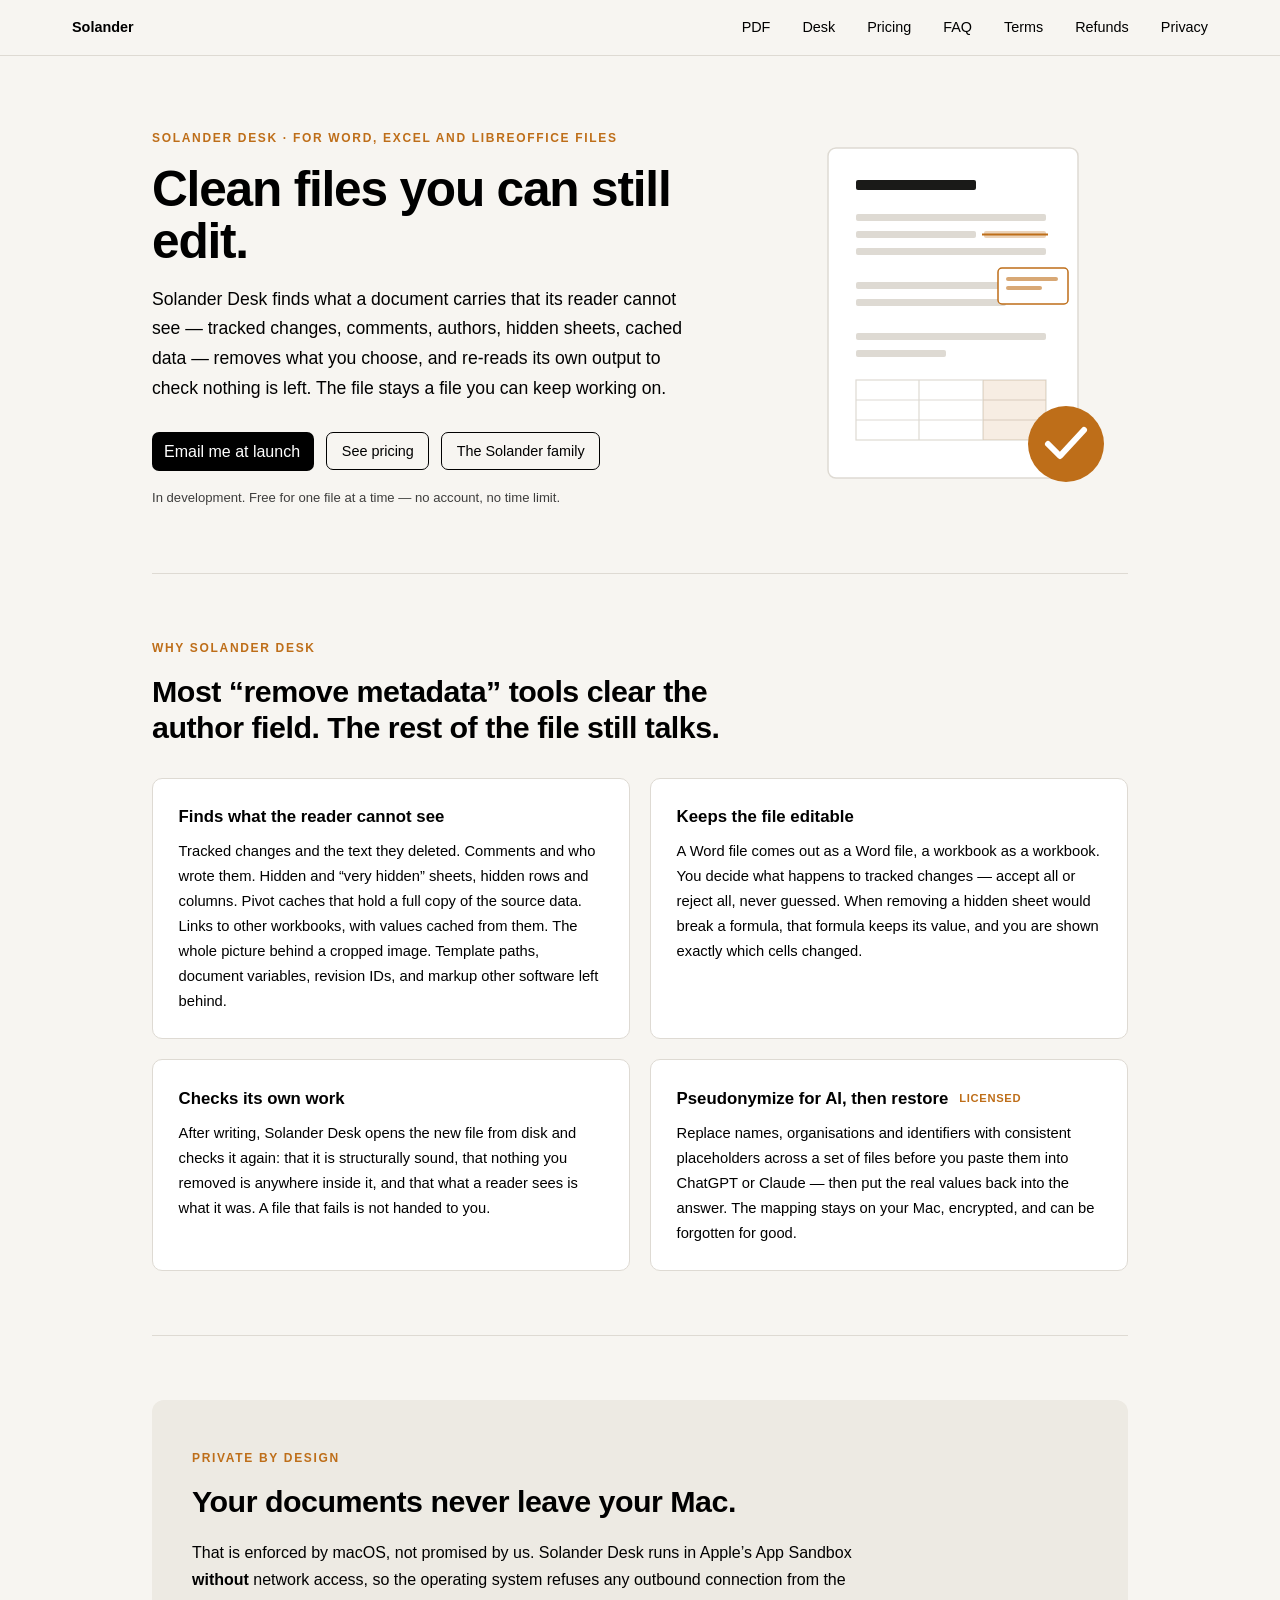
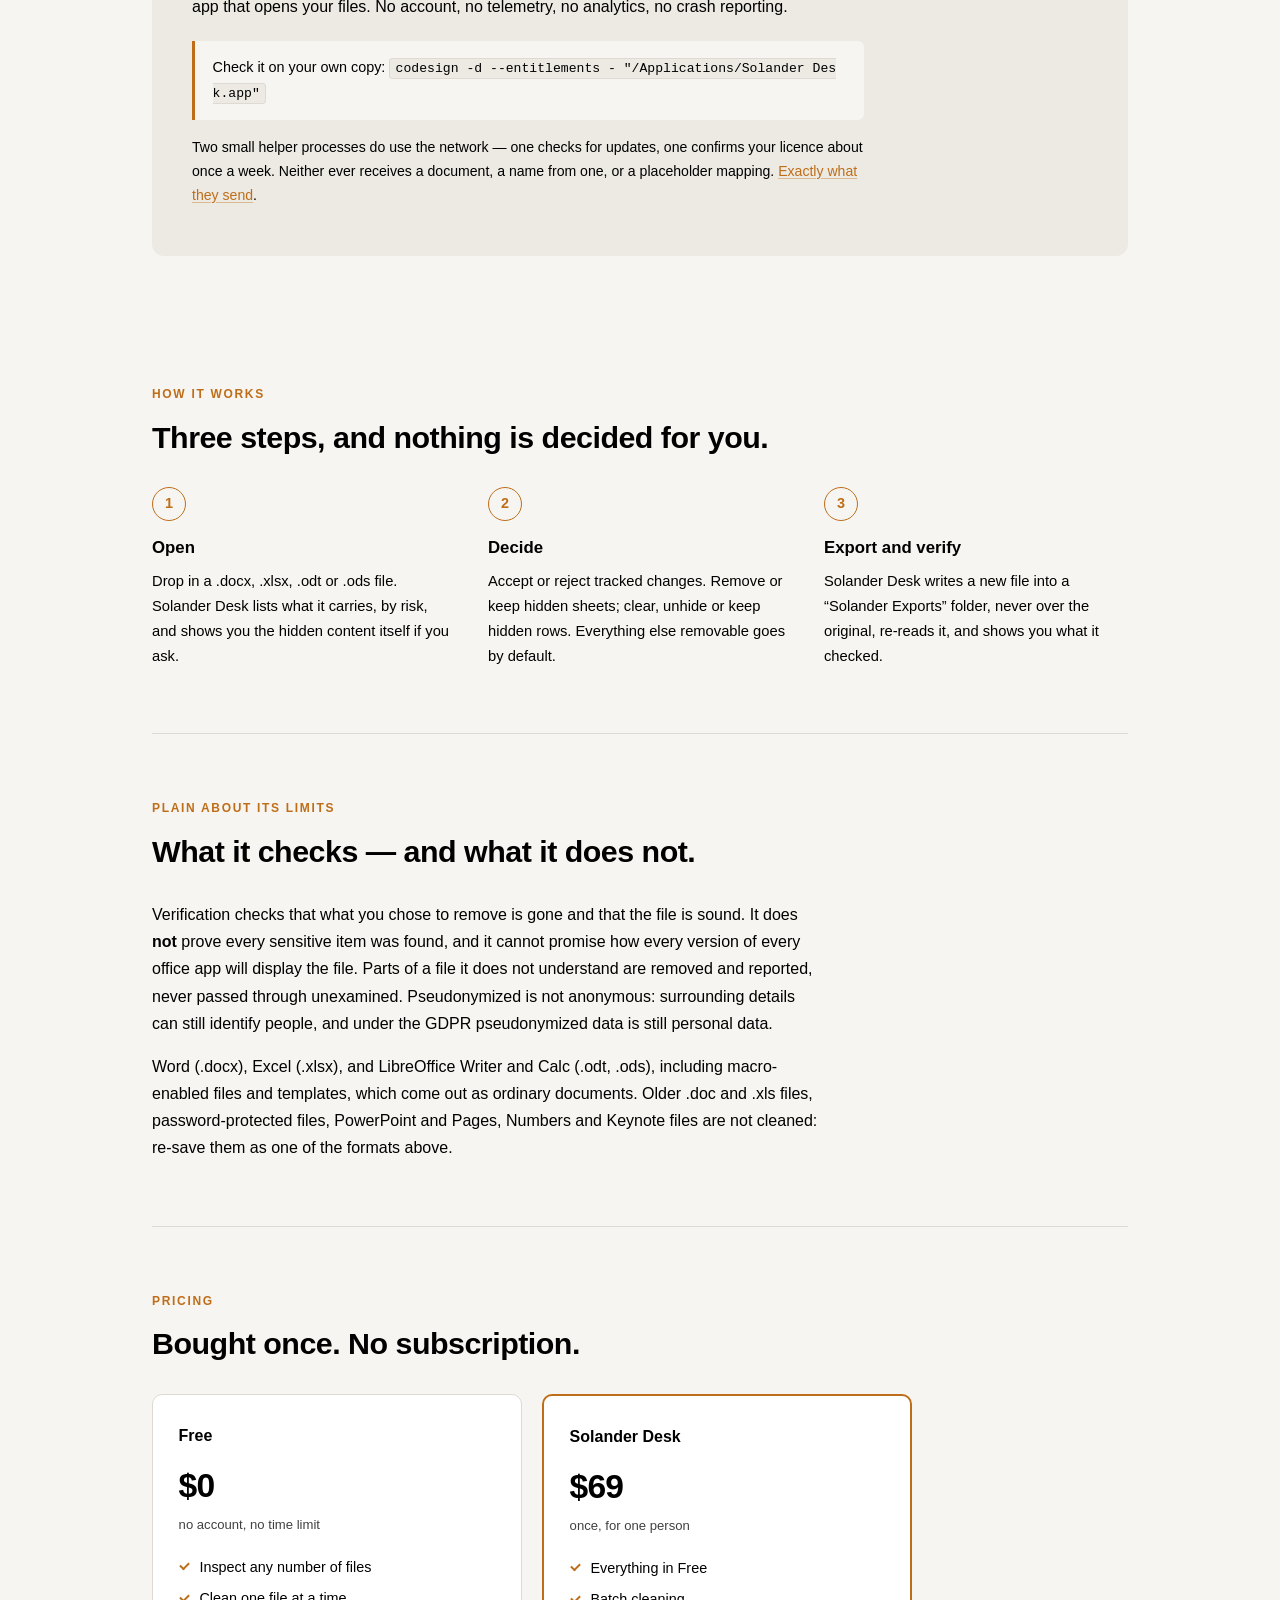
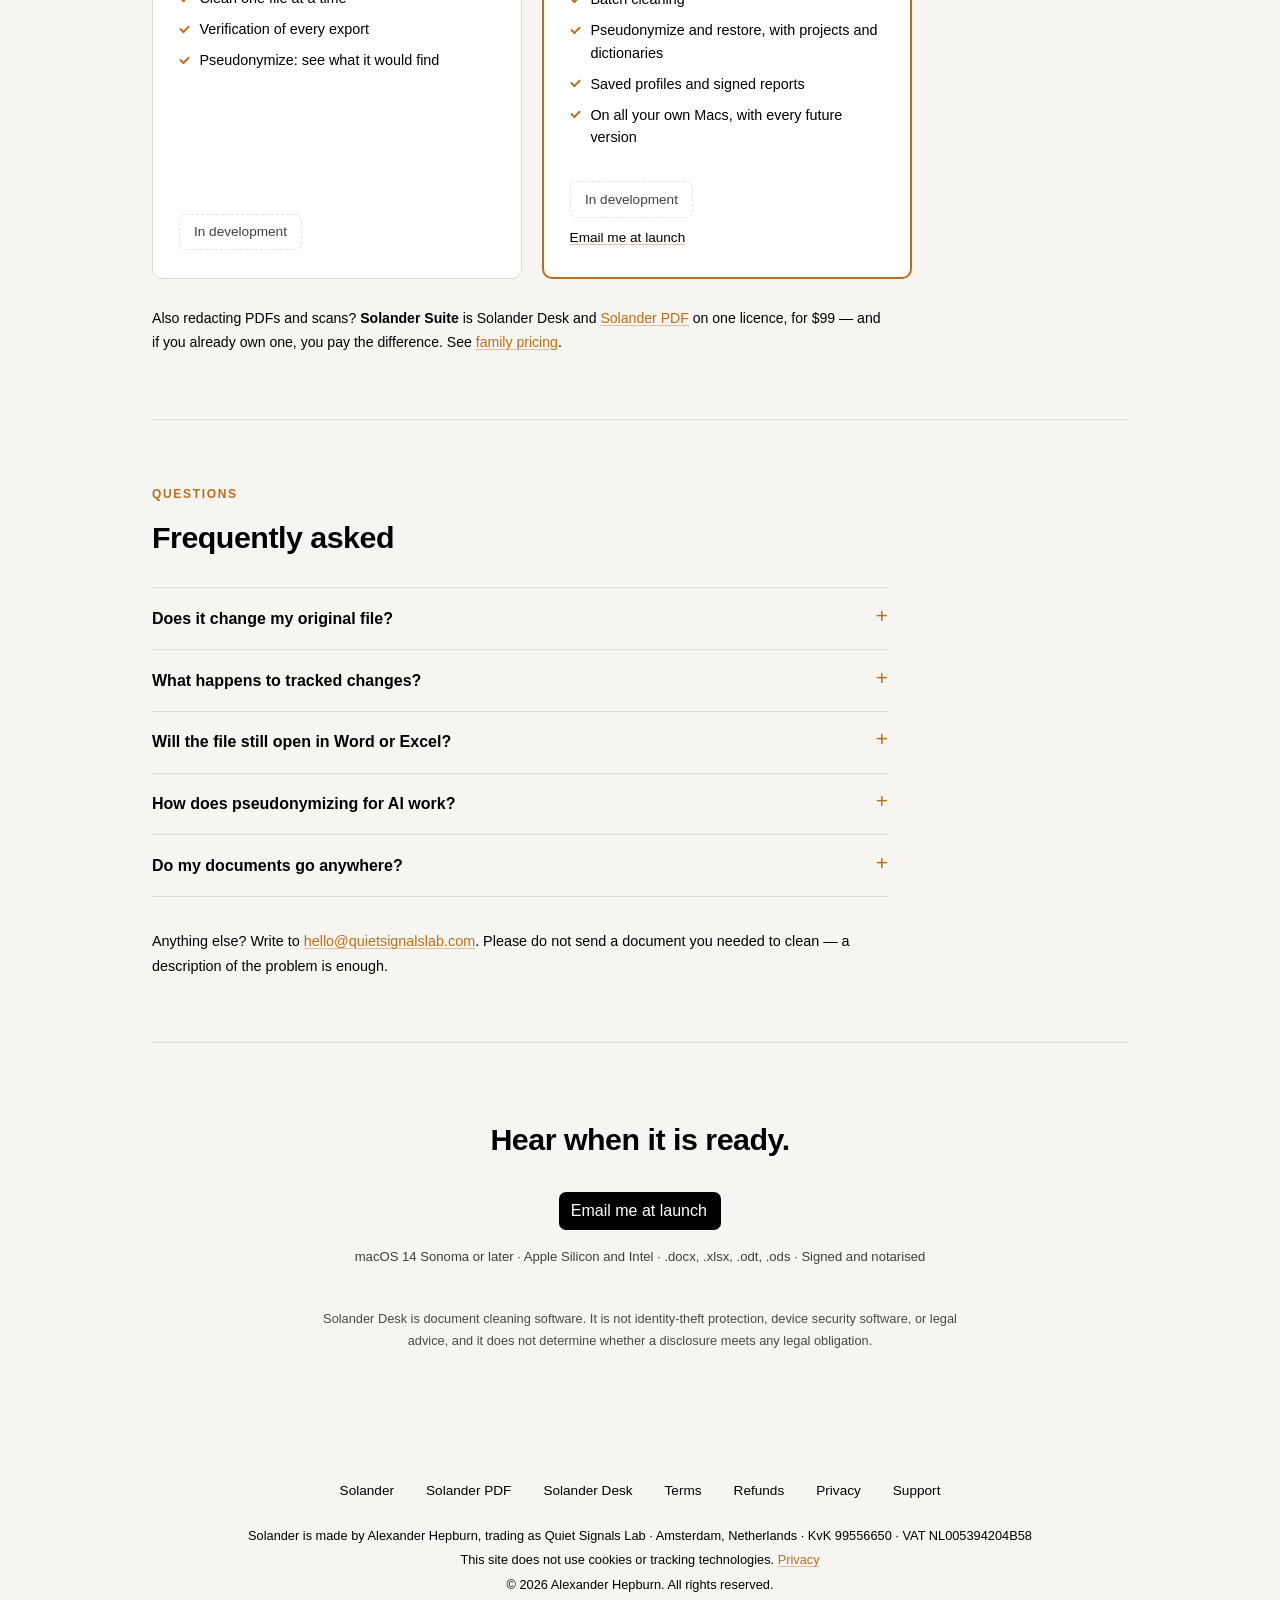
==== desk/index.html @ f5a5cd76 "The Solander family: a landing page, a page per app, and the Suite The site becomes the home of the " ====
<!DOCTYPE html>
<html lang="en">
<head>
    <meta charset="UTF-8">
    <meta name="viewport" content="width=device-width, initial-scale=1.0">
    <meta name="description" content="Solander Desk finds what Word, Excel and LibreOffice files carry that their readers cannot see — tracked changes, comments, authors, hidden sheets, cached data — removes what you choose, keeps the file editable, and checks its own work. On your Mac.">
    <meta name="author" content="Quiet Signals Lab">
    <title>Solander Desk — clean Word, Excel and LibreOffice files, and keep them editable</title>

    <link rel="icon" type="image/svg+xml" href="/assets/favicon.svg">
    <link rel="stylesheet" href="/styles.css">
    <link rel="stylesheet" href="/product.css">
</head>
<body>

<header>
  <nav>
    <a href="/" class="nav-brand">Solander</a>
    <ul class="nav-links">
      <li><a href="/pdf/">PDF</a></li>
      <li><a href="/desk/">Desk</a></li>
      <li><a href="/#pricing">Pricing</a></li>
      <li><a href="/#faq">FAQ</a></li>
      <li><a href="/terms.html">Terms</a></li>
      <li><a href="/refunds.html">Refunds</a></li>
      <li><a href="/privacy.html">Privacy</a></li>
    </ul>
  </nav>
</header>

<main class="sl">

    <!-- Hero -->
    <section class="sl-hero">
        <div>
            <p class="sl-eyebrow">Solander Desk &middot; For Word, Excel and LibreOffice files</p>
            <h1>Clean files you can still edit.</h1>
            <p class="sl-lede">Solander Desk finds what a document carries that its reader cannot see &mdash; tracked changes, comments, authors, hidden sheets, cached data &mdash; removes what you choose, and re-reads its own output to check nothing is left. The file stays a file you can keep working on.</p>
            <div class="sl-cta">
                <!-- AT LAUNCH: once the first release is published, replace the mailto below with
                       <a href="https://github.com/Quiet-Signals-Lab/solander-desk/releases/latest" class="appstore-badge">Download free for macOS</a>
                     There are two Download markers on this page (hero and closing section). -->
                <a href="mailto:hello@quietsignalslab.com?subject=Solander%20Desk%20%E2%80%94%20tell%20me%20when%20it%20launches" class="appstore-badge">Email me at launch</a>
                <a href="#pricing" class="sl-btn-quiet">See pricing</a>
                <a href="/" class="sl-btn-quiet">The Solander family</a>
            </div>
            <p class="sl-fine">In development. Free for one file at a time &mdash; no account, no time limit.</p>
        </div>

        <!-- A draft with a deletion struck through, a comment and a hidden sheet tab, and the
             check. Drawn, not a screenshot, so it cannot misrepresent the interface. -->
        <div class="sl-hero-art" aria-hidden="true">
            <svg viewBox="0 0 330 380" xmlns="http://www.w3.org/2000/svg">
                <rect x="30" y="20" width="250" height="330" rx="8" fill="#fff" stroke="#dedad3" stroke-width="1.5"/>
                <rect x="58" y="52" width="120" height="10" rx="2" fill="#1a1a18"/>
                <g fill="#dedad3">
                    <rect x="58" y="86" width="190" height="7" rx="2"/>
                    <rect x="58" y="103" width="120" height="7" rx="2"/>
                    <rect x="58" y="120" width="190" height="7" rx="2"/>
                    <rect x="58" y="154" width="190" height="7" rx="2"/>
                    <rect x="58" y="171" width="150" height="7" rx="2"/>
                    <rect x="58" y="205" width="190" height="7" rx="2"/>
                    <rect x="58" y="222" width="90" height="7" rx="2"/>
                </g>
                <!-- A tracked deletion, struck through -->
                <rect x="186" y="103" width="62" height="7" rx="2" fill="#be6e19" opacity="0.3"/>
                <line x1="184" y1="106.5" x2="250" y2="106.5" stroke="#be6e19" stroke-width="2"/>
                <!-- A comment in the margin -->
                <rect x="200" y="140" width="70" height="36" rx="4" fill="#fff" stroke="#be6e19" stroke-width="1.5"/>
                <rect x="208" y="149" width="52" height="4" rx="2" fill="#be6e19" opacity="0.6"/>
                <rect x="208" y="158" width="36" height="4" rx="2" fill="#be6e19" opacity="0.6"/>
                <!-- A table with a hidden column -->
                <g stroke="#dedad3" stroke-width="1.2" fill="none">
                    <rect x="58" y="252" width="190" height="60"/>
                    <line x1="58" y1="272" x2="248" y2="272"/>
                    <line x1="58" y1="292" x2="248" y2="292"/>
                    <line x1="121" y1="252" x2="121" y2="312"/>
                    <line x1="185" y1="252" x2="185" y2="312"/>
                </g>
                <rect x="185" y="252" width="63" height="60" fill="#be6e19" opacity="0.12"/>
                <circle cx="268" cy="316" r="38" fill="#be6e19"/>
                <path d="M250 316 l12 12 l24 -26" fill="none" stroke="#fff" stroke-width="6" stroke-linecap="round" stroke-linejoin="round"/>
            </svg>
        </div>
    </section>

    <!-- What it finds and does -->
    <section class="sl-section" id="features">
        <p class="sl-kicker">Why Solander Desk</p>
        <h2>Most &ldquo;remove metadata&rdquo; tools clear the author field. The rest of the file still talks.</h2>
        <div class="sl-grid">
            <article class="sl-card">
                <h3>Finds what the reader cannot see</h3>
                <p>Tracked changes and the text they deleted. Comments and who wrote them. Hidden and &ldquo;very hidden&rdquo; sheets, hidden rows and columns. Pivot caches that hold a full copy of the source data. Links to other workbooks, with values cached from them. The whole picture behind a cropped image. Template paths, document variables, revision IDs, and markup other software left behind.</p>
            </article>
            <article class="sl-card">
                <h3>Keeps the file editable</h3>
                <p>A Word file comes out as a Word file, a workbook as a workbook. You decide what happens to tracked changes &mdash; accept all or reject all, never guessed. When removing a hidden sheet would break a formula, that formula keeps its value, and you are shown exactly which cells changed.</p>
            </article>
            <article class="sl-card">
                <h3>Checks its own work</h3>
                <p>After writing, Solander Desk opens the new file from disk and checks it again: that it is structurally sound, that nothing you removed is anywhere inside it, and that what a reader sees is what it was. A file that fails is not handed to you.</p>
            </article>
            <article class="sl-card">
                <h3>Pseudonymize for AI, then restore <span class="sl-tag">Licensed</span></h3>
                <p>Replace names, organisations and identifiers with consistent placeholders across a set of files before you paste them into ChatGPT or Claude &mdash; then put the real values back into the answer. The mapping stays on your Mac, encrypted, and can be forgotten for good.</p>
            </article>
        </div>
    </section>

    <!-- Privacy -->
    <section class="sl-section sl-band">
        <p class="sl-kicker">Private by design</p>
        <h2>Your documents never leave your Mac.</h2>
        <div class="sl-body">
            <p>That is enforced by macOS, not promised by us. Solander Desk runs in Apple&rsquo;s App Sandbox <strong>without</strong> network access, so the operating system refuses any outbound connection from the app that opens your files. No account, no telemetry, no analytics, no crash reporting.</p>
            <p class="sl-verify">Check it on your own copy: <code>codesign -d --entitlements - &quot;/Applications/Solander Desk.app&quot;</code></p>
            <p class="sl-small">Two small helper processes do use the network &mdash; one checks for updates, one confirms your licence about once a week. Neither ever receives a document, a name from one, or a placeholder mapping. <a href="/privacy.html">Exactly what they send</a>.</p>
        </div>
    </section>

    <!-- How it works -->
    <section class="sl-section" id="how">
        <p class="sl-kicker">How it works</p>
        <h2>Three steps, and nothing is decided for you.</h2>
        <ol class="sl-steps">
            <li>
                <h3>Open</h3>
                <p>Drop in a .docx, .xlsx, .odt or .ods file. Solander Desk lists what it carries, by risk, and shows you the hidden content itself if you ask.</p>
            </li>
            <li>
                <h3>Decide</h3>
                <p>Accept or reject tracked changes. Remove or keep hidden sheets; clear, unhide or keep hidden rows. Everything else removable goes by default.</p>
            </li>
            <li>
                <h3>Export and verify</h3>
                <p>Solander Desk writes a new file into a &ldquo;Solander Exports&rdquo; folder, never over the original, re-reads it, and shows you what it checked.</p>
            </li>
        </ol>
    </section>

    <!-- Honest limits -->
    <section class="sl-section">
        <p class="sl-kicker">Plain about its limits</p>
        <h2>What it checks &mdash; and what it does not.</h2>
        <div class="sl-body">
            <p>Verification checks that what you chose to remove is gone and that the file is sound. It does <strong>not</strong> prove every sensitive item was found, and it cannot promise how every version of every office app will display the file. Parts of a file it does not understand are removed and reported, never passed through unexamined. Pseudonymized is not anonymous: surrounding details can still identify people, and under the GDPR pseudonymized data is still personal data.</p>
            <p>Word (.docx), Excel (.xlsx), and LibreOffice Writer and Calc (.odt, .ods), including macro-enabled files and templates, which come out as ordinary documents. Older .doc and .xls files, password-protected files, PowerPoint and Pages, Numbers and Keynote files are not cleaned: re-save them as one of the formats above.</p>
        </div>
    </section>

    <!-- Pricing -->
    <section class="sl-section" id="pricing">
        <p class="sl-kicker">Pricing</p>
        <h2>Bought once. No subscription.</h2>
        <div class="sl-plans">
            <div class="sl-plan">
                <h3>Free</h3>
                <p class="sl-price">$0</p>
                <p class="sl-price-sub">no account, no time limit</p>
                <ul>
                    <li>Inspect any number of files</li>
                    <li>Clean one file at a time</li>
                    <li>Verification of every export</li>
                    <li>Pseudonymize: see what it would find</li>
                </ul>
                <div class="sl-plan-action">
                    <span class="sl-soon">In development</span>
                </div>
            </div>

            <div class="sl-plan sl-plan-main">
                <h3>Solander Desk</h3>
                <p class="sl-price">$69</p>
                <p class="sl-price-sub">once, for one person</p>
                <ul>
                    <li>Everything in Free</li>
                    <li>Batch cleaning</li>
                    <li>Pseudonymize and restore, with projects and dictionaries</li>
                    <li>Saved profiles and signed reports</li>
                    <li>On all your own Macs, with every future version</li>
                </ul>
                <div class="sl-plan-action">
                    <!-- AT LAUNCH (Paddle): replace the element below with
                           <a href="https://..." class="appstore-badge">Buy $69</a>
                         using the Paddle checkout URL for the Solander Desk price. -->
                    <span class="sl-soon">In development</span>
                    <a href="mailto:hello@quietsignalslab.com?subject=Solander%20Desk%20%E2%80%94%20tell%20me%20when%20it%20launches">Email me at launch</a>
                </div>
            </div>
        </div>

        <p class="sl-note">Also redacting PDFs and scans? <strong>Solander Suite</strong> is Solander Desk and <a href="/pdf/">Solander PDF</a> on one licence, for $99 &mdash; and if you already own one, you pay the difference. See <a href="/#pricing">family pricing</a>.</p>
    </section>

    <!-- FAQ -->
    <section class="sl-section" id="faq">
        <p class="sl-kicker">Questions</p>
        <h2>Frequently asked</h2>
        <div class="sl-faq">
            <details>
                <summary>Does it change my original file?</summary>
                <p>Never. It writes a new file with the same name into a &ldquo;Solander Exports&rdquo; folder, and will not write into the folder the original is in, so the two are never mixed up.</p>
            </details>
            <details>
                <summary>What happens to tracked changes?</summary>
                <p>You choose, per file: accept all, or reject all. Either changes what the document says, so Solander Desk never picks for you, and it will not export until you have chosen.</p>
            </details>
            <details>
                <summary>Will the file still open in Word or Excel?</summary>
                <p>That is the whole point, and it is what we test hardest. Solander Desk rewrites only the parts it has to, leaves the rest byte for byte as it was, and checks the file&rsquo;s structure after writing it.</p>
            </details>
            <details>
                <summary>How does pseudonymizing for AI work?</summary>
                <p>You give Solander Desk the names and terms to replace, and review what it finds. It replaces them with placeholders like (PERSON-1) consistently across every file in a project, and copies the text for you to paste. When the answer comes back, paste it into Restore and the real names go back in &mdash; even if the AI wrote the placeholder a little differently.</p>
            </details>
            <details>
                <summary>Do my documents go anywhere?</summary>
                <p>No. The app that opens them has no network access, enforced by macOS. The placeholder mapping is stored encrypted on your Mac, with its key in your Keychain, and never sent anywhere.</p>
            </details>
        </div>
        <p class="sl-support">Anything else? Write to <a href="mailto:hello@quietsignalslab.com?subject=Solander%20Desk">hello@quietsignalslab.com</a>. Please do not send a document you needed to clean &mdash; a description of the problem is enough.</p>
    </section>

    <!-- Closing call to action -->
    <section class="sl-final">
        <h2>Hear when it is ready.</h2>
        <div class="sl-cta">
            <!-- AT LAUNCH: replace with
                 <a href="https://github.com/Quiet-Signals-Lab/solander-desk/releases/latest" class="appstore-badge">Download free for macOS</a> -->
            <a href="mailto:hello@quietsignalslab.com?subject=Solander%20Desk%20%E2%80%94%20tell%20me%20when%20it%20launches" class="appstore-badge">Email me at launch</a>
        </div>
        <p class="sl-fine">macOS 14 Sonoma or later &middot; Apple Silicon and Intel &middot; .docx, .xlsx, .odt, .ods &middot; Signed and notarised</p>
        <p class="sl-category">Solander Desk is document cleaning software. It is not identity-theft protection, device security software, or legal advice, and it does not determine whether a disclosure meets any legal obligation.</p>
    </section>

</main>

<footer>
  <div class="footer-links">
    <a href="/">Solander</a>
    <a href="/pdf/">Solander PDF</a>
    <a href="/desk/">Solander Desk</a>
    <a href="/terms.html">Terms</a>
    <a href="/refunds.html">Refunds</a>
    <a href="/privacy.html">Privacy</a>
    <a href="mailto:hello@quietsignalslab.com?subject=Solander">Support</a>
  </div>
  <div class="footer-meta">
    <p>Solander is made by Alexander Hepburn, trading as Quiet Signals Lab &middot; Amsterdam, Netherlands &middot; KvK 99556650 &middot; VAT NL005394204B58</p>
    <p>This site does not use cookies or tracking technologies. <a href="/privacy.html">Privacy</a></p>
    <p>&copy; 2026 Alexander Hepburn. All rights reserved.</p>
  </div>
</footer>

</body>
</html>
---- styles.css ----
/* ============ CSS VARIABLES ============ */
:root {
    --primary-bg: #f7f5f1;
    --primary-text: #000000;
    --secondary-text: #000000;
    --accent: #be6e19;
    --border-color: #dedad3;
    --light-bg: #edeae3;

    /* Typography */
    --display-font: 'Avenir Next', 'Avenir', -apple-system, BlinkMacSystemFont, sans-serif;
    --head-font: 'Avenir Next', 'Avenir', -apple-system, BlinkMacSystemFont, sans-serif;
    
    /* Spacing */
    --spacing-xs: 0.5rem;
    --spacing-sm: 1rem;
    --spacing-md: 1.5rem;
    --spacing-lg: 2rem;
    --spacing-xl: 2rem;
    --spacing-2xl: 2.5rem;
    
    /* Container widths */
    --max-width: 1200px;
}

* {
    margin: 0;
    padding: 0;
    box-sizing: border-box;
}

html {
    scroll-behavior: smooth;
    font-size: 16px;
}

body {
    font-family: var(--head-font);
    line-height: 1.6;
    color: var(--primary-text);
    background: var(--primary-bg);
}

/* ============ LINKS ============ */
a {
    color: var(--accent);
    text-decoration-color: color-mix(in srgb, var(--accent) 40%, transparent);
    text-underline-offset: 0.15em;
    transition: text-decoration-color 0.2s;
}

a:hover {
    text-decoration-color: var(--accent);
}

/* ============ HEADER / NAV (privacy, chatbot, and other subpages) ============ */
header {
    position: sticky;
    top: 0;
    background: var(--primary-bg);
    border-bottom: 1px solid var(--border-color);
    z-index: 100;
    backdrop-filter: blur(8px);
    background-color: rgba(247, 245, 241, 0.95);
}

nav {
    max-width: var(--max-width);
    margin: 0 auto;
    display: flex;
    justify-content: space-between;
    align-items: center;
    padding: var(--spacing-sm) var(--spacing-lg);
    font-size: 0.9rem;
}

.nav-brand {
    font-family: var(--head-font);
    font-weight: 600;
    font-size: 0.9rem;
    letter-spacing: 0;
    text-decoration: none;
    color: var(--primary-text);
}

.nav-links {
    display: flex;
    gap: var(--spacing-xl);
    list-style: none;
}

.nav-links a {
    font-family: var(--head-font);
    text-decoration: none;
    color: var(--primary-text);
    transition: color 0.2s;
    font-weight: 500;
    font-size: 0.9rem;
}

.nav-links a:hover {
    color: var(--accent);
}

/* ============ HERO SECTION (TWO-COLUMN) ============ */
.hero {
    max-width: var(--max-width);
    margin: 0 auto;
    padding: 3.5rem var(--spacing-lg) var(--spacing-lg);
    display: grid;
    grid-template-columns: 1fr 1fr;
    gap: var(--spacing-2xl);
    align-items: end;
    border-bottom: 2px solid var(--accent);
}

.hero-left {
    display: flex;
    flex-direction: column;
    justify-content: flex-start;
}

.hero h1 {
    font-family: var(--display-font);
    font-size: 4rem;
    font-weight: 700;
    line-height: 1;
    margin-bottom: var(--spacing-lg);
    letter-spacing: -1.5px;
    color: var(--primary-text);
}

.hero-meta {
    display: flex;
    flex-direction: column;
    gap: var(--spacing-xs);
    font-size: 0.95rem;
    color: var(--secondary-text);
}

.hero-meta .label {
    font-weight: 500;
    color: var(--primary-text);
}

.social-buttons {
    display: flex;
    gap: var(--spacing-sm);
    margin-top: var(--spacing-lg);
}

.social-button {
    display: inline-flex;
    align-items: center;
    justify-content: center;
    width: 44px;
    height: 44px;
    border-radius: 50%;
    background: var(--light-bg);
    border: 1px solid var(--border-color);
    text-decoration: none;
    color: var(--primary-text);
    transition: all 0.3s ease;
    font-size: 1.2rem;
}

.social-button:hover {
    background: var(--accent);
    color: white;
    border-color: var(--accent);
    transform: translateY(-2px);
    box-shadow: 0 4px 12px rgba(11, 139, 139, 0.2);
}

.hero-right {
    display: flex;
    flex-direction: column;
    justify-content: center;
}

.hero-intro {
    font-size: 0.95rem;
    line-height: 1.8;
    color: var(--secondary-text);
    margin-bottom: var(--spacing-lg);
}

.hero-intro p {
    margin-bottom: var(--spacing-md);
}

.hero-intro strong {
    color: var(--primary-text);
    font-weight: 600;
}

/* ============ SERVICES (NOW FIRST) ============ */
.services {
    max-width: var(--max-width);
    margin: 0 auto;
    padding: var(--spacing-2xl) var(--spacing-lg);
    border-bottom: 1px solid var(--border-color);
}

.section-title {
    font-family: var(--head-font);
    font-size: 1rem;
    font-weight: 600;
    letter-spacing: 0.12em;
    text-transform: uppercase;
    color: var(--accent);
    margin-bottom: var(--spacing-lg);
}

.section-title::before {
    content: '';
    display: block;
    width: 1.75rem;
    height: 2px;
    background: currentColor;
    margin-bottom: 0.5rem;
}

/* OLD CARD STYLES - COMMENTED OUT */
/*
.services-grid {
    display: grid;
    grid-template-columns: repeat(auto-fit, minmax(280px, 1fr));
    gap: var(--spacing-xl);
}

.service-card {
    padding: 0;
    border-left: 2px solid var(--accent);
    padding-left: var(--spacing-lg);
    transition: all 0.3s ease;
}

.service-card h3 {
    font-size: 1rem;
    font-weight: 700;
    margin-bottom: var(--spacing-md);
    color: var(--primary-text);
}

.service-card p {
    font-size: 0.9rem;
    color: var(--secondary-text);
    line-height: 1.7;
}
*/

/* ============ ACCORDION STYLES ============ */
.accordion {
    border-top: 1px solid var(--border-color);
    overflow: hidden;
    max-width: 1000px;
    margin: 0 auto;
}

.accordion-item {
    border-bottom: 1px solid var(--border-color);
}

.accordion-item:last-child {
    border-bottom: none;
}

.accordion-button {
    width: 100%;
    padding: 16px 0;
    background: transparent;
    border: none;
    text-align: left;
    cursor: pointer;
    display: flex;
    align-items: flex-start;
    gap: 14px;
    font-family: var(--head-font);
    font-size: 0.95rem;
    font-weight: 500;
    color: var(--primary-text);
    transition: color 200ms ease;
}

.accordion-button:hover {
    color: var(--accent);
}

.accordion-button:focus-visible {
    outline: 2px solid var(--accent);
    outline-offset: -2px;
}

.accordion-icon {
    flex-shrink: 0;
    width: 20px;
    height: 20px;
    display: flex;
    align-items: center;
    justify-content: center;
    font-size: 18px;
    font-weight: 300;
    transition: transform 300ms ease;
    margin-top: 2px;
}

.accordion-button.expanded {
    color: var(--accent);
}

.accordion-button.expanded .accordion-icon {
    transform: rotate(90deg);
}

.accordion-text {
    flex: 1;
}

.accordion-content {
    max-height: 0;
    overflow: hidden;
    transition: max-height 300ms ease, padding 300ms ease;
}

.accordion-content.expanded {
    max-height: 1000px;
}

.accordion-body {
    padding: 0 0 18px 28px;
    font-size: 0.875rem;
    line-height: 1.8;
    color: var(--secondary-text);
}

.accordion-body strong {
    font-weight: 600;
    color: var(--primary-text);
}

.accordion-body ul {
    margin: 12px 0;
    padding-left: 20px;
}

.accordion-body li {
    margin-bottom: 8px;
}

.accordion-body p {
    margin: 14px 0;
}

/* ============ SOFTWARE & WRITING ============ */
.software,
.writing {
    max-width: 900px;
    margin: 0 auto;
    padding: var(--spacing-2xl) var(--spacing-lg);
    border-bottom: 1px solid var(--border-color);
}

.about {
    max-width: 640px;
    margin: 0 auto;
    padding: var(--spacing-2xl) var(--spacing-lg);
    border-bottom: 1px solid var(--border-color);
}

/* ============ FEATURED WORK (NOW SECOND) ============ */
.featured-work {
    max-width: var(--max-width);
    margin: 0 auto;
    padding: var(--spacing-2xl) var(--spacing-lg);
    border-bottom: 1px solid var(--border-color);
}

.projects-grid {
    display: grid;
    grid-template-columns: repeat(auto-fit, minmax(320px, 1fr));
    gap: var(--spacing-lg);
    margin-bottom: var(--spacing-xl);
}

.project-card {
    background: var(--light-bg);
    border: 1px solid var(--border-color);
    border-radius: 8px;
    overflow: hidden;
    transition: all 0.3s ease;
    display: flex;
    flex-direction: column;
}

.project-card:hover {
    border-color: var(--accent);
    box-shadow: 0 8px 24px rgba(0, 0, 0, 0.08);
    transform: translateY(-4px);
}

.project-image {
    width: 100%;
    height: 200px;
    background: linear-gradient(135deg, #f5f5f5 0%, #efefef 100%);
    display: flex;
    align-items: center;
    justify-content: center;
    color: var(--secondary-text);
    font-size: 0.9rem;
}

.project-image img {
    width: 100%;
    height: 100%;
    object-fit: cover;
}

.project-content {
    padding: var(--spacing-lg);
    flex-grow: 1;
    display: flex;
    flex-direction: column;
}

.project-title {
    font-family: var(--head-font);
    font-size: 1.05rem;
    font-weight: 600;
    margin-bottom: var(--spacing-sm);
    color: var(--primary-text);
}

.project-desc {
    font-size: 0.9rem;
    color: var(--secondary-text);
    margin-bottom: var(--spacing-md);
    line-height: 1.6;
    flex-grow: 1;
}

.project-tags {
    display: flex;
    flex-wrap: wrap;
    gap: 0.5rem;
    margin-bottom: var(--spacing-md);
}

.tag {
    display: inline-block;
    background: var(--light-bg);
    color: var(--secondary-text);
    padding: 0.3rem 0.7rem;
    border-radius: 12px;
    font-size: 0.75rem;
    font-weight: 500;
}

.project-link {
    color: var(--accent);
    text-decoration: none;
    font-weight: 600;
    font-size: 0.9rem;
    transition: gap 0.2s;
    display: inline-flex;
    align-items: center;
    gap: 0.5rem;
}

.project-link:hover {
    gap: 0.75rem;
}

/* ============ PROJECT LIST (flat, publication-style) ============ */
.project-list {
    border-top: 1px solid var(--border-color);
    max-width: 1000px;
    margin: 0 auto;
}

.project-item {
    display: grid;
    grid-template-columns: 260px 1fr;
    gap: var(--spacing-xl);
    padding: var(--spacing-lg) 0;
    border-bottom: 1px solid var(--border-color);
    align-items: start;
}

.project-meta .project-title {
    font-family: var(--head-font);
    font-size: 0.95rem;
    font-weight: 600;
    margin-bottom: 0.75rem;
    color: var(--primary-text);
    line-height: 1.4;
}

.project-meta .project-tags {
    margin-bottom: 0.5rem;
}

.project-type {
    display: block;
    font-size: 0.75rem;
    color: var(--secondary-text);
    margin-top: 0.5rem;
    font-style: italic;
}

.project-detail .project-desc {
    margin-bottom: var(--spacing-sm);
    flex-grow: unset;
}

.project-detail .project-link {
    display: inline;
    font-size: 0.85rem;
    font-weight: 500;
    transition: color 0.2s;
}

.project-icon {
    width: 52px;
    height: 52px;
    border-radius: 11px;
    margin-bottom: 0.85rem;
    display: block;
}

.install-cmd {
    background: var(--light-bg);
    border-radius: 7px;
    padding: 0.65rem 0.9rem;
    margin-top: var(--spacing-sm);
    margin-bottom: var(--spacing-sm);
    font-family: ui-monospace, 'SFMono-Regular', Menlo, monospace;
    font-size: 0.78rem;
    color: var(--secondary-text);
    line-height: 1.75;
    white-space: pre;
    overflow-x: auto;
}

.appstore-badge {
    display: inline-flex;
    align-items: center;
    gap: 0.6rem;
    background: #000;
    color: #fff;
    border-radius: 7px;
    padding: 0.4rem 0.9rem 0.4rem 0.75rem;
    text-decoration: none;
    margin-top: 0.6rem;
    user-select: none;
}

.tech-stack {
    max-width: var(--max-width);
    margin: 0 auto;
    padding: var(--spacing-2xl) var(--spacing-lg);
    border-bottom: 1px solid var(--border-color);
}

.tech-grid {
    display: flex;
    flex-wrap: wrap;
    gap: var(--spacing-sm);
}

.tech-pill {
    background: var(--light-bg);
    border: 1px solid var(--border-color);
    color: var(--primary-text);
    padding: 0.5rem 1rem;
    border-radius: 20px;
    font-size: 0.85rem;
    font-weight: 500;
    transition: all 0.2s ease;
}

.tech-pill:hover {
    border-color: var(--accent);
    color: var(--accent);
}

/* ============ BIO SECTION ============ */
.bio-section {
    max-width: var(--max-width);
    margin: 0 auto;
    padding: var(--spacing-2xl) var(--spacing-lg);
    border-bottom: 1px solid var(--border-color);
}

.bio-content {
    display: grid;
    grid-template-columns: 280px 1fr 1fr;
    gap: var(--spacing-xl);
    align-items: start;
}

.bio-image {
    position: relative;
    width: 100%;
    aspect-ratio: 3/4;
    overflow: hidden;
    border-radius: 8px;
    border: 1px solid var(--border-color);
}

.bio-image img {
    width: 100%;
    height: 100%;
    object-fit: cover;
    display: block;
}

.bio-text {
    display: flex;
    flex-direction: column;
    gap: var(--spacing-md);
}

.bio-text .section-title {
    text-align: left;
    margin-bottom: var(--spacing-sm);
}

.bio-text p {
    color: var(--secondary-text);
    line-height: 1.8;
    font-size: 0.95rem;
}

.contact-box {
    display: flex;
    flex-direction: column;
    gap: var(--spacing-md);
}

.contact-box .section-title {
    text-align: left;
    margin-bottom: var(--spacing-sm);
}

.contact-text {
    color: var(--secondary-text);
    line-height: 1.8;
    font-size: 0.95rem;
}

.contact-buttons {
    display: flex;
    flex-direction: column;
    gap: var(--spacing-sm);
}

.contact-buttons .cta-button,
.contact-buttons .cta-secondary {
    display: block;
    text-align: center;
}

/* ============ CTA SECTION ============ */
.cta-section {
    max-width: var(--max-width);
    margin: 0 auto;
    padding: var(--spacing-2xl) var(--spacing-lg);
    text-align: center;
    border-bottom: 1px solid var(--border-color);
}

.cta-text {
    font-size: 1rem;
    color: var(--secondary-text);
    margin-bottom: var(--spacing-xl);
    line-height: 1.8;
    max-width: 700px;
    margin-left: auto;
    margin-right: auto;
}

.cta-buttons {
    display: flex;
    gap: var(--spacing-md);
    justify-content: center;
    flex-wrap: wrap;
}

.cta-button {
    display: inline-block;
    background: var(--accent);
    color: white;
    padding: 0.75rem 1.75rem;
    border-radius: 4px;
    text-decoration: none;
    font-weight: 600;
    font-size: 0.9rem;
    transition: all 0.3s ease;
    border: 1px solid var(--accent);
}

.cta-button:hover {
    background: #086565;
    border-color: #086565;
    transform: translateY(-2px);
    box-shadow: 0 4px 12px rgba(11, 139, 139, 0.15);
}

.cta-secondary {
    display: inline-block;
    border: 1px solid var(--border-color);
    color: var(--primary-text);
    padding: 0.75rem 1.75rem;
    border-radius: 4px;
    text-decoration: none;
    font-weight: 600;
    font-size: 0.9rem;
    transition: all 0.3s ease;
    background: transparent;
}

.cta-secondary:hover {
    border-color: var(--accent);
    color: var(--accent);
    background: rgba(11, 139, 139, 0.02);
}

/* ============ SITE QUOTE ============ */
.site-quote {
    border: none;
    max-width: var(--max-width);
    margin: 0 auto;
    padding: 3.5rem var(--spacing-lg);
    text-align: center;
}

.site-quote p {
    font-family: 'EB Garamond', Georgia, 'Times New Roman', serif;
    font-style: italic;
    font-size: clamp(1.2rem, 2.5vw, 1.6rem);
    color: var(--secondary-text);
    line-height: 1.5;
    margin-bottom: 0.75rem;
}

.site-quote cite {
    font-family: 'EB Garamond', Georgia, 'Times New Roman', serif;
    font-style: italic;
    font-size: 0.9rem;
    color: var(--border-color);
    letter-spacing: 0.03em;
}

/* ============ FOOTER ============ */
footer {
    max-width: var(--max-width);
    margin: 0 auto;
    padding: var(--spacing-lg) var(--spacing-lg);
    text-align: center;
    color: #626262;
    font-size: 0.85rem;
}

/* ============ TAB NAV ============ */
.tab-nav {
    display: flex;
    justify-content: center;
    border-bottom: 1px solid var(--border-color);
    position: sticky;
    top: 0;
    z-index: 100;
    backdrop-filter: blur(8px);
    background-color: rgba(247, 245, 241, 0.95);
}

.tab-btn {
    background: none;
    border: none;
    border-bottom: 2px solid transparent;
    padding: 1rem 1.5rem;
    margin-bottom: -1px;
    font-family: var(--head-font);
    font-size: 1rem;
    font-weight: 500;
    color: var(--secondary-text);
    cursor: pointer;
    transition: color 0.2s ease, border-color 0.2s ease;
    letter-spacing: 0;
    white-space: nowrap;
}

.tab-btn:hover {
    color: var(--primary-text);
}

.tab-btn.active {
    color: var(--accent);
    border-bottom-color: var(--accent);
}

.tab-btn:focus-visible {
    outline: 2px solid var(--accent);
    outline-offset: -2px;
}

/* ============ TAB PANELS ============ */
.tab-panels {
}

.tab-panel {
    display: none;
}

.tab-panel.active {
    display: block;
    animation: panelIn 300ms ease forwards;
}

.tab-panel.exiting {
    display: block;
    animation: panelOut 200ms ease forwards;
    pointer-events: none;
}

@keyframes panelIn {
    from {
        opacity: 0;
        transform: translateY(10px);
    }
    to {
        opacity: 1;
        transform: translateY(0);
    }
}

@keyframes panelOut {
    from {
        opacity: 1;
        transform: translateY(0);
    }
    to {
        opacity: 0;
        transform: translateY(-6px);
    }
}

/* ============ SECTION INTRO ============ */
.section-intro {
    font-size: 0.9rem;
    color: var(--secondary-text);
    line-height: 1.8;
    margin-bottom: var(--spacing-lg);
    max-width: 1000px;
    margin-left: auto;
    margin-right: auto;
}

.footer-links {
    display: flex;
    justify-content: center;
    gap: var(--spacing-lg);
    margin-bottom: var(--spacing-md);
    flex-wrap: wrap;
}

.footer-links a {
    color: var(--primary-text);
    text-decoration: none;
    transition: color 0.2s;
    font-weight: 500;
}

.footer-links a:hover {
    color: var(--accent);
}

.footer-meta {
    color: var(--secondary-text);
    font-size: 0.8rem;
}

.footer-meta p {
    margin-bottom: 0.25rem;
}

@media (max-width: 600px) {
    .tab-nav {
        justify-content: flex-start;
        overflow-x: auto;
        -webkit-overflow-scrolling: touch;
        scrollbar-width: none;
    }
    .tab-nav::-webkit-scrollbar {
        display: none;
    }
    .tab-btn {
        padding: 0.875rem 1.1rem;
    }
}

/* ============ SCROLL ANIMATIONS ============ */
.fade-in {
    opacity: 0;
    transform: translateY(20px);
}

.fade-in.visible {
    opacity: 1;
    transform: translateY(0);
    transition: opacity 0.6s ease, transform 0.6s ease;
}

/* ============ RESPONSIVE ============ */
@media (max-width: 1024px) {
    .hero {
        grid-template-columns: 1fr;
        gap: var(--spacing-xl);
        padding: var(--spacing-xl) var(--spacing-lg);
    }

    .hero h1 {
        font-size: 3.5rem;
    }

    .bio-content {
        grid-template-columns: 1fr 1fr;
        gap: var(--spacing-lg);
    }

    .bio-image {
        grid-column: 1 / -1;
        max-width: 280px;
        margin: 0 auto;
    }
}

@media (max-width: 768px) {
    .hero {
        padding: var(--spacing-xl) var(--spacing-md);
    }

    .hero h1 {
        font-size: 2.5rem;
    }

    .hero-meta {
        font-size: 0.9rem;
    }

    .section-title {
        font-size: 1.5rem;
    }

    .nav-links {
        gap: var(--spacing-lg);
    }

    .projects-grid {
        grid-template-columns: 1fr;
    }

    .project-item {
        grid-template-columns: 1fr;
        gap: var(--spacing-sm);
    }

    .services-grid {
        grid-template-columns: 1fr;
    }

    .cta-buttons {
        flex-direction: column;
        gap: var(--spacing-sm);
    }

    .cta-button,
    .cta-secondary {
        width: 100%;
        text-align: center;
    }

    .bio-content {
        grid-template-columns: 1fr;
    }

    .bio-image {
        max-width: 250px;
    }

    .bio-text .section-title,
    .contact-box .section-title {
        text-align: center;
    }
}

@media (max-width: 480px) {
    header nav {
        flex-direction: column;
        gap: var(--spacing-sm);
        padding: var(--spacing-md);
    }

    .hero {
        padding: var(--spacing-lg) var(--spacing-md);
    }

    .hero h1 {
        font-size: 2rem;
    }

    .hero-meta {
        font-size: 0.85rem;
    }

    .hero-intro {
        font-size: 0.9rem;
    }

    .section-title {
        font-size: 1.2rem;
    }

    .tech-grid {
        gap: 0.4rem;
    }

    .tech-pill {
        padding: 0.4rem 0.8rem;
        font-size: 0.75rem;
    }
}

/* ============ SOLANDER SITE: navigation on small screens ============ */
/* Six links — Features, Pricing, FAQ and the three legal pages — do not fit one line on a
   phone, and the base style never wraps, so they ran off the right edge. The legal links have
   to stay in the header rather than move to a menu: Paddle's domain review asks for Terms,
   Refunds and Privacy to be "clearly accessible via navigation". */
@media (max-width: 720px) {
    nav {
        flex-wrap: wrap;
        row-gap: 0.5rem;
    }

    .nav-links {
        flex-wrap: wrap;
        gap: 0.35rem 1.1rem;
    }
}
---- product.css ----
/* Product pages: the family landing page, Solander PDF and Solander Desk.
 *
 * One stylesheet for all three, so the products look like one family because they are drawn by
 * the same rules, not because three copies were kept in step. Same origin, loaded by <link>:
 * ci/no-external-loads.sh checks nothing comes from anywhere else.
 */

.sl {
    max-width: 1040px;
    margin: 0 auto;
    padding: 0 2rem 4rem;
}

.sl h1, .sl h2, .sl h3 {
    font-family: var(--head-font);
    color: var(--primary-text);
}

.sl p { line-height: 1.7; }

.sl code {
    font-family: ui-monospace, 'SFMono-Regular', Menlo, monospace;
    font-size: 0.82rem;
    background: var(--light-bg);
    border: 1px solid var(--border-color);
    border-radius: 4px;
    padding: 0.15em 0.4em;
    word-break: break-all;
}

/* ---- Buttons ---------------------------------------------------------------- */

.sl-cta {
    display: flex;
    flex-wrap: wrap;
    gap: 0.75rem;
    align-items: center;
    margin-top: 1.75rem;
}

.sl-cta .appstore-badge { margin-top: 0; }

.sl-btn-quiet {
    display: inline-flex;
    align-items: center;
    border: 1px solid var(--primary-text);
    border-radius: 7px;
    padding: 0.4rem 0.9rem;
    font-size: 0.9rem;
    font-weight: 500;
    color: var(--primary-text);
    text-decoration: none;
}

.sl-btn-quiet:hover { border-color: var(--accent); color: var(--accent); }

/* Stands where a Buy or Download button will. Outlined, muted and not a link, so
   nobody clicks it expecting something that is not there yet. */
.sl-soon {
    display: inline-flex;
    align-items: center;
    border: 1px dashed var(--border-color);
    border-radius: 7px;
    padding: 0.4rem 0.9rem;
    font-size: 0.85rem;
    font-weight: 500;
    color: var(--secondary-text);
    opacity: 0.75;
    white-space: nowrap;
    user-select: none;
}

/* ---- Hero ------------------------------------------------------------------- */

.sl-hero {
    display: grid;
    grid-template-columns: 1.35fr 1fr;
    gap: 3rem;
    align-items: center;
    padding: 4.5rem 0 4rem;
    border-bottom: 1px solid var(--border-color);
}

.sl-eyebrow, .sl-kicker {
    font-family: var(--head-font);
    font-size: 0.75rem;
    font-weight: 600;
    letter-spacing: 0.14em;
    text-transform: uppercase;
    color: var(--accent);
    margin-bottom: 0.9rem;
}

.sl-hero h1 {
    font-size: 3.1rem;
    font-weight: 700;
    letter-spacing: -1.2px;
    line-height: 1.05;
    margin-bottom: 1.1rem;
}

.sl-lede {
    font-size: 1.1rem;
    max-width: 34rem;
}

.sl-fine {
    font-size: 0.82rem;
    margin-top: 1rem;
    opacity: 0.75;
}

.sl-hero-art svg {
    width: 100%;
    max-width: 330px;
    height: auto;
    display: block;
    margin-left: auto;
}

/* ---- Sections --------------------------------------------------------------- */

.sl-section {
    padding: 4rem 0;
    border-bottom: 1px solid var(--border-color);
}

.sl-section > h2 {
    font-size: 1.9rem;
    font-weight: 700;
    letter-spacing: -0.5px;
    line-height: 1.2;
    max-width: 40rem;
    margin-bottom: 2rem;
}

.sl-body { max-width: 42rem; font-size: 1rem; }
.sl-body p + p { margin-top: 1rem; }

/* Differentiators */
.sl-grid {
    display: grid;
    grid-template-columns: repeat(2, 1fr);
    gap: 1.25rem;
}

.sl-card {
    background: #fff;
    border: 1px solid var(--border-color);
    border-radius: 10px;
    padding: 1.6rem 1.6rem 1.5rem;
}

.sl-card h3 {
    font-size: 1.05rem;
    font-weight: 600;
    margin-bottom: 0.5rem;
}

.sl-card p { font-size: 0.92rem; }

.sl-tag {
    display: inline-block;
    font-size: 0.7rem;
    font-weight: 600;
    letter-spacing: 0.06em;
    text-transform: uppercase;
    color: var(--accent);
    margin-left: 0.4rem;
    vertical-align: 0.15em;
}

/* Privacy band */
.sl-band {
    background: var(--light-bg);
    border-radius: 12px;
    border-bottom: none;
    padding: 3rem 2.5rem;
    margin: 4rem 0;
}

.sl-band > h2 { margin-bottom: 1.25rem; }

.sl-verify {
    margin-top: 1.25rem !important;
    padding: 0.9rem 1.1rem;
    background: var(--primary-bg);
    border-left: 3px solid var(--accent);
    border-radius: 0 6px 6px 0;
    font-size: 0.9rem;
}

.sl-small { font-size: 0.88rem; }

/* How it works */
.sl-steps {
    list-style: none;
    display: grid;
    grid-template-columns: repeat(3, 1fr);
    gap: 2rem;
    counter-reset: step;
}

.sl-steps li { counter-increment: step; }

.sl-steps li::before {
    content: counter(step);
    display: flex;
    align-items: center;
    justify-content: center;
    width: 2rem;
    height: 2rem;
    border-radius: 50%;
    border: 1.5px solid var(--accent);
    color: var(--accent);
    font-family: var(--head-font);
    font-weight: 600;
    font-size: 0.9rem;
    margin-bottom: 0.9rem;
}

.sl-steps h3 { font-size: 1.05rem; font-weight: 600; margin-bottom: 0.4rem; }
.sl-steps p { font-size: 0.92rem; }

/* Pricing */
.sl-plans {
    display: grid;
    grid-template-columns: repeat(2, 1fr);
    gap: 1.25rem;
    align-items: stretch;
    max-width: 760px;
}

.sl-plan {
    display: flex;
    flex-direction: column;
    background: #fff;
    border: 1px solid var(--border-color);
    border-radius: 10px;
    padding: 1.75rem 1.6rem;
}

.sl-plan-main { border: 2px solid var(--accent); }

.sl-plan h3 { font-size: 1rem; font-weight: 600; }

.sl-price {
    font-family: var(--head-font);
    font-size: 2.1rem;
    font-weight: 700;
    letter-spacing: -0.8px;
    line-height: 1.1;
    margin-top: 0.5rem;
}

.sl-price-sub { font-size: 0.82rem; opacity: 0.75; margin-bottom: 1.25rem; }

.sl-plan ul {
    list-style: none;
    font-size: 0.9rem;
    line-height: 1.55;
    flex: 1;
    margin-bottom: 1.5rem;
}

.sl-plan li {
    padding-left: 1.3rem;
    position: relative;
    margin-bottom: 0.55rem;
}

.sl-plan li::before {
    content: '';
    position: absolute;
    left: 0.1rem;
    top: 0.45em;
    width: 0.45rem;
    height: 0.25rem;
    border-left: 2px solid var(--accent);
    border-bottom: 2px solid var(--accent);
    transform: rotate(-45deg);
}

.sl-plan-action { display: flex; flex-direction: column; align-items: flex-start; gap: 0.6rem; }
.sl-plan-action .appstore-badge { margin-top: 0; }
.sl-plan-action a:not([class]) { font-size: 0.85rem; color: var(--primary-text); }

.sl-note {
    font-size: 0.88rem;
    max-width: 46rem;
    margin-top: 1.75rem;
}

/* FAQ */
.sl-faq { max-width: 46rem; }

.sl-faq details {
    border-top: 1px solid var(--border-color);
    padding: 1.1rem 0;
}

.sl-faq details:last-of-type { border-bottom: 1px solid var(--border-color); }

.sl-faq summary {
    cursor: pointer;
    font-weight: 600;
    font-size: 1rem;
    list-style: none;
    display: flex;
    justify-content: space-between;
    gap: 1rem;
}

.sl-faq summary::-webkit-details-marker { display: none; }
.sl-faq summary::after { content: '+'; color: var(--accent); font-weight: 400; font-size: 1.3rem; line-height: 1; }
.sl-faq details[open] summary::after { content: '−'; }
.sl-faq details p { font-size: 0.93rem; margin-top: 0.7rem; }

.sl-support { font-size: 0.9rem; margin-top: 2rem; max-width: 46rem; }

/* Closing call to action */
.sl-final {
    text-align: center;
    padding: 4.5rem 0 2rem;
}

.sl-final h2 { font-size: 1.9rem; font-weight: 700; letter-spacing: -0.5px; }
.sl-final .sl-cta { justify-content: center; }

.sl-category {
    font-size: 0.8rem;
    opacity: 0.7;
    text-align: center;
    max-width: 40rem;
    margin: 2.5rem auto 0;
}

a:focus-visible, summary:focus-visible {
    outline: 2px solid var(--accent);
    outline-offset: 3px;
    border-radius: 4px;
}

@media (max-width: 860px) {
    .sl-hero { grid-template-columns: 1fr; padding: 3rem 0; gap: 2rem; }
    .sl-hero-art svg { max-width: 220px; margin: 0 auto; }
    .sl-plans, .sl-steps { grid-template-columns: 1fr; }
}

@media (max-width: 640px) {
    .sl { padding: 0 1rem 3rem; }
    .sl-hero h1 { font-size: 2.3rem; }
    .sl-section { padding: 3rem 0; }
    .sl-section > h2, .sl-final h2 { font-size: 1.5rem; }
    .sl-grid { grid-template-columns: 1fr; }
    .sl-band { padding: 2rem 1.25rem; margin: 3rem 0; }
}


/* ---- Family -------------------------------------------------------------------- */

/* Four plans side by side on the family page: Free, PDF, Desk, Suite. */
.sl-plans-wide { grid-template-columns: repeat(4, 1fr); max-width: none; }

.sl-card-link {
    display: inline-block;
    margin-top: 1rem;
    font-size: 0.9rem;
    font-weight: 600;
    color: var(--accent);
    text-decoration: none;
}
.sl-card-link:hover { text-decoration: underline; }

.sl-card .sl-eyebrow { margin-bottom: 0.5rem; }
.sl-card-main { border: 2px solid var(--accent); }

/* "Which one?" table. */
.sl-which { width: 100%; max-width: 46rem; border-collapse: collapse; font-size: 0.93rem; }
.sl-which th, .sl-which td { text-align: left; padding: 0.75rem 0.5rem; border-top: 1px solid var(--border-color); vertical-align: top; }
.sl-which th { font-family: var(--head-font); font-weight: 600; font-size: 0.8rem; letter-spacing: 0.06em; text-transform: uppercase; color: var(--accent); border-top: none; }
.sl-which td:last-child { white-space: nowrap; font-weight: 600; }

@media (max-width: 1000px) {
    .sl-plans-wide { grid-template-columns: repeat(2, 1fr); }
}
@media (max-width: 860px) {
    .sl-plans-wide { grid-template-columns: 1fr; }
    .sl-which td:last-child { white-space: normal; }
}
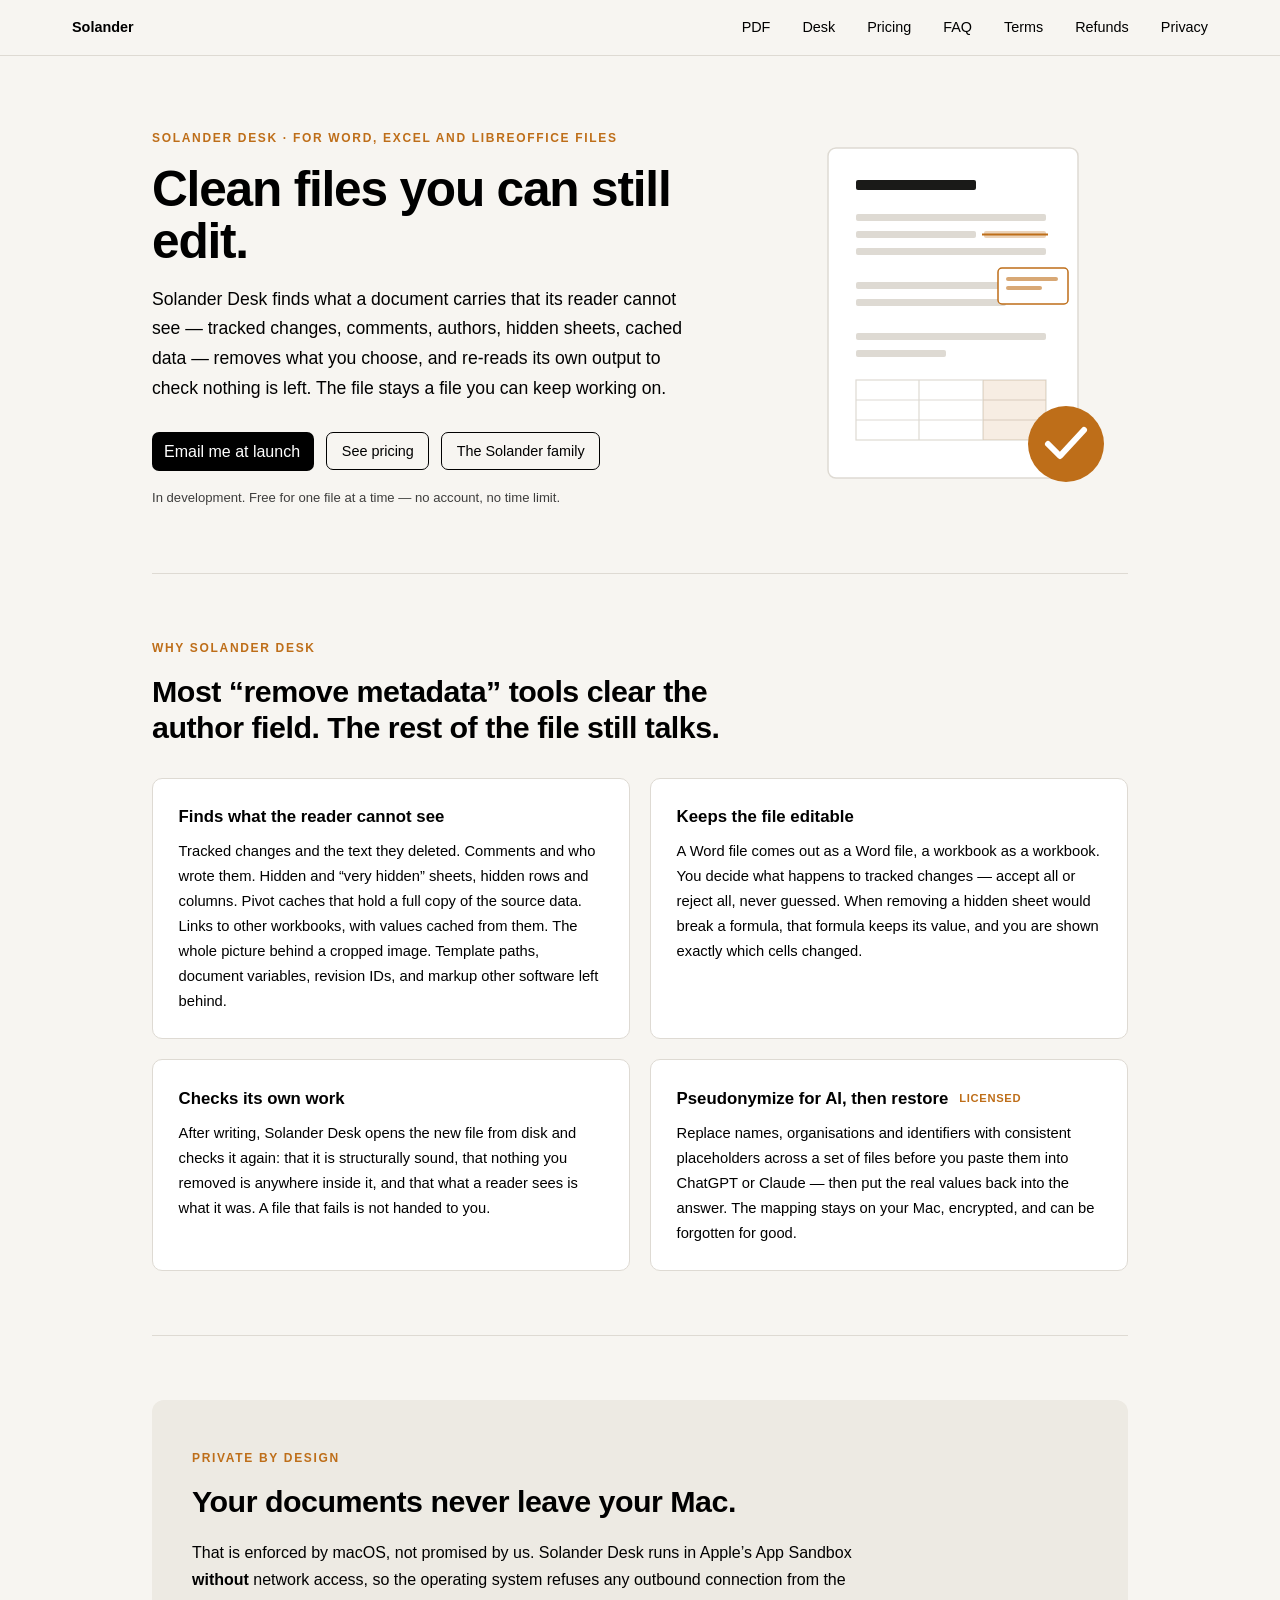
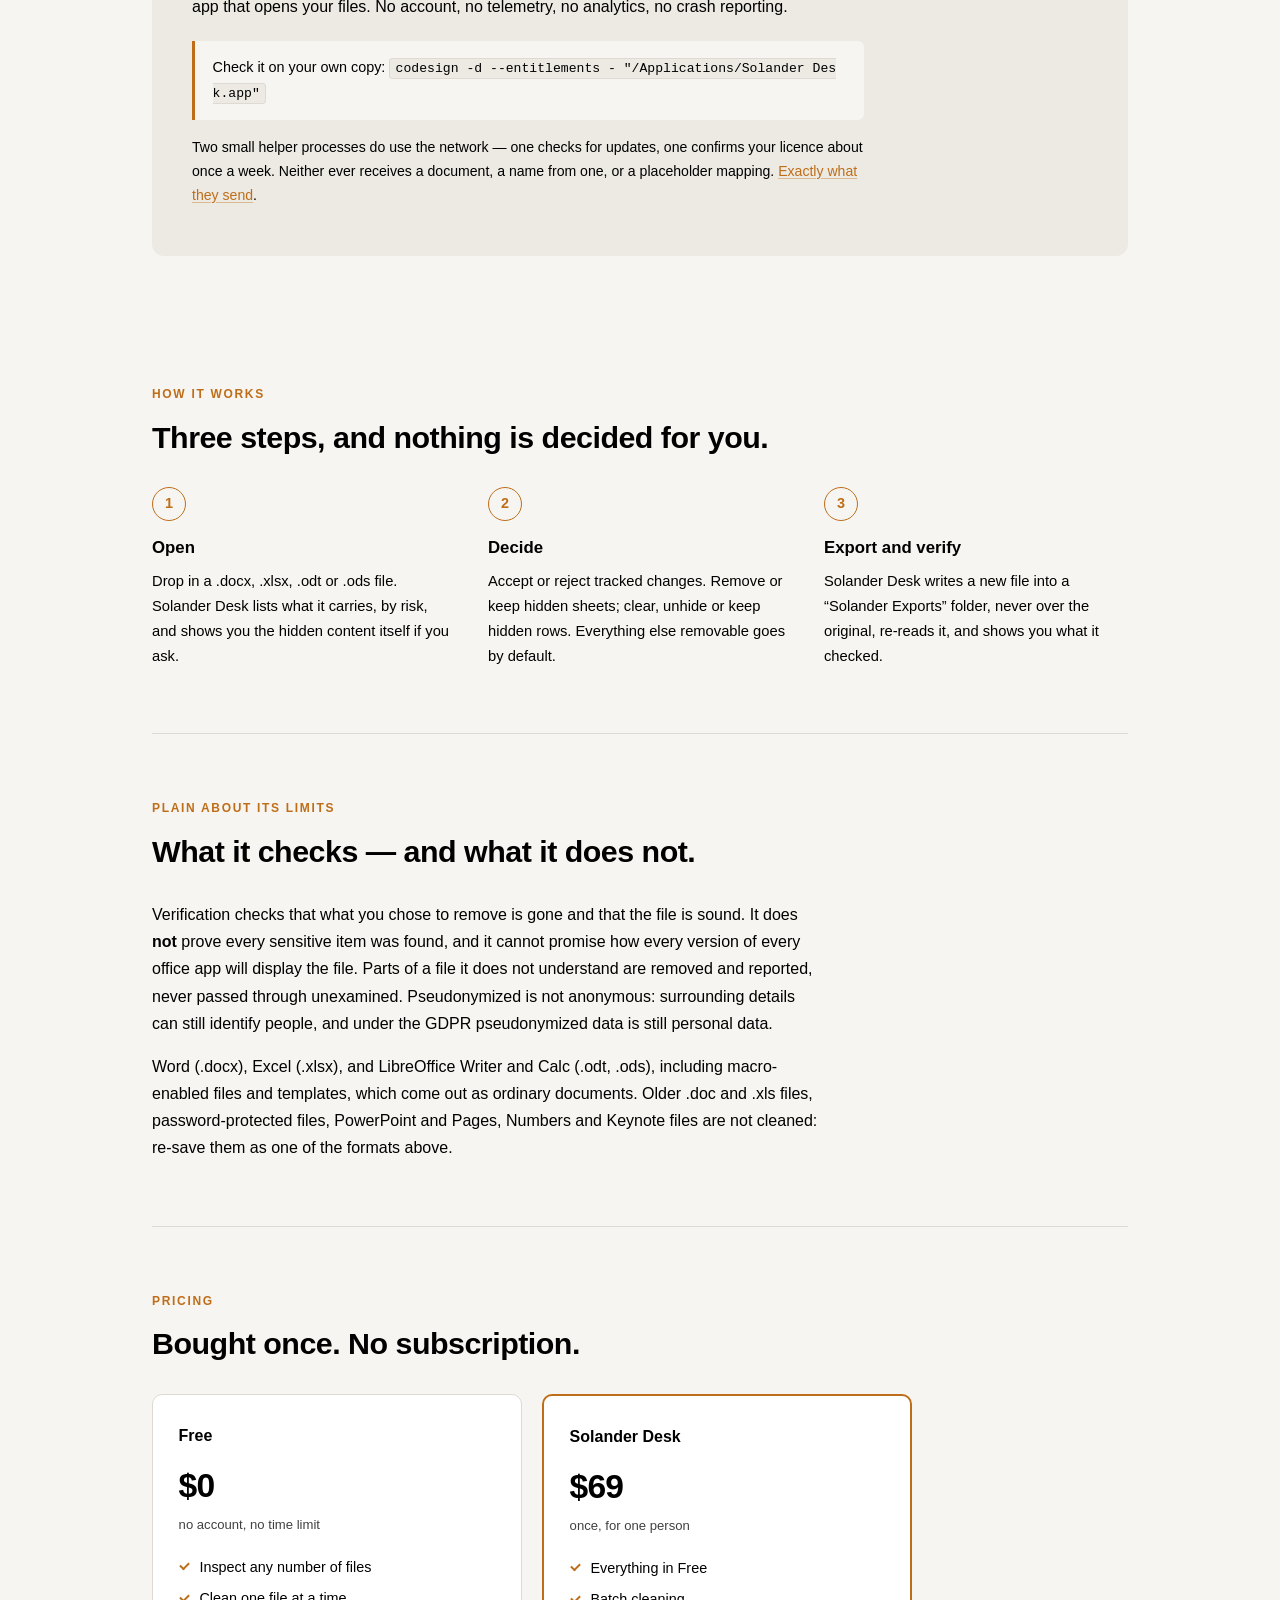
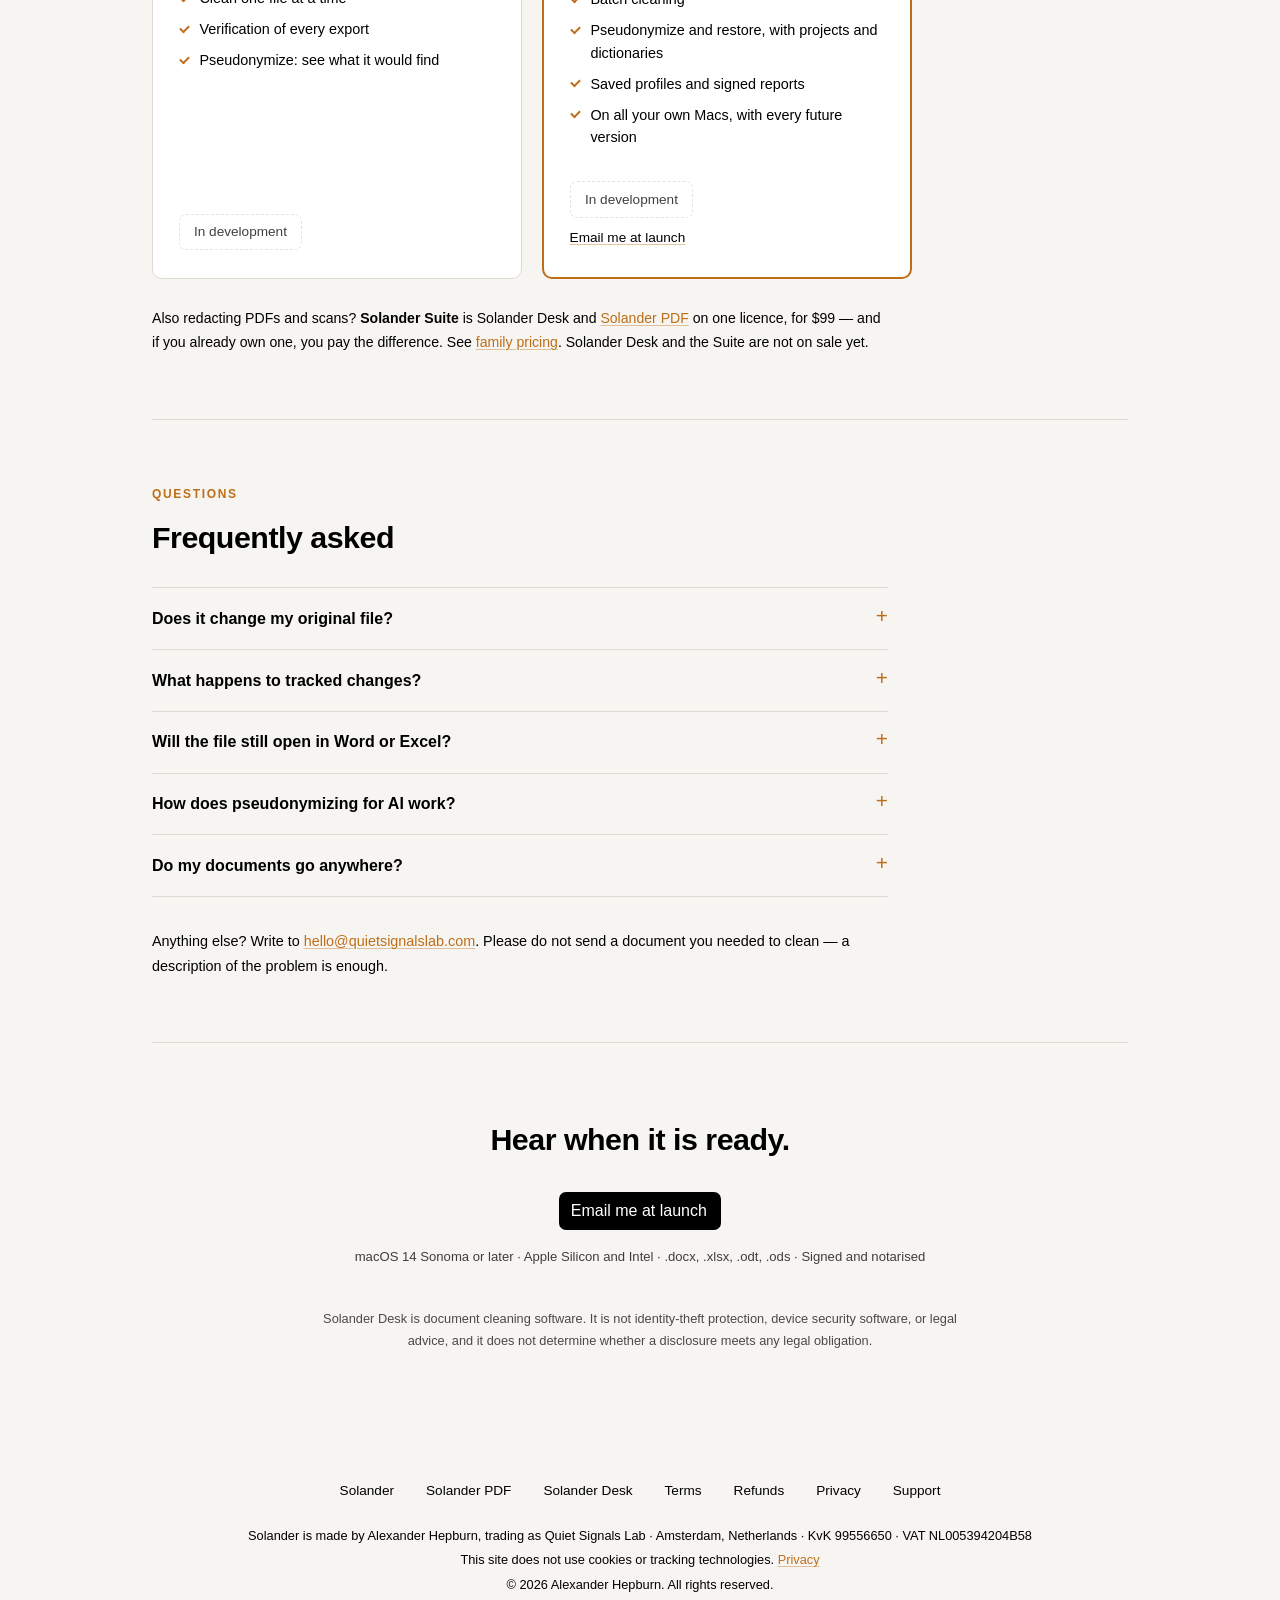
==== commit cd0c97a3: "Paddle review: sale status for Desk and the Suite, the upgrade form on this domain, family privacy a" ====
--- a/desk/index.html
+++ b/desk/index.html
@@ -183,14 +183,14 @@
                 <div class="sl-plan-action">
                     <!-- AT LAUNCH (Paddle): replace the element below with
                            <a href="https://..." class="appstore-badge">Buy $69</a>
-                         using the Paddle checkout URL for the Solander Desk price. -->
+                         using the Paddle hosted checkout link plus ?price_id=<id> for the Solander Desk price. -->
                     <span class="sl-soon">In development</span>
                     <a href="mailto:hello@quietsignalslab.com?subject=Solander%20Desk%20%E2%80%94%20tell%20me%20when%20it%20launches">Email me at launch</a>
                 </div>
             </div>
         </div>
 
-        <p class="sl-note">Also redacting PDFs and scans? <strong>Solander Suite</strong> is Solander Desk and <a href="/pdf/">Solander PDF</a> on one licence, for $99 &mdash; and if you already own one, you pay the difference. See <a href="/#pricing">family pricing</a>.</p>
+        <p class="sl-note">Also redacting PDFs and scans? <strong>Solander Suite</strong> is Solander Desk and <a href="/pdf/">Solander PDF</a> on one licence, for $99 &mdash; and if you already own one, you pay the difference. See <a href="/#pricing">family pricing</a>. Solander Desk and the Suite are not on sale yet.</p>
     </section>
 
     <!-- FAQ -->
--- a/product.css
+++ b/product.css
@@ -388,3 +388,12 @@
     .sl-plans-wide { grid-template-columns: 1fr; }
     .sl-which td:last-child { white-space: normal; }
 }
+
+/* Upgrade form. */
+.sl-form { display: grid; gap: 0.5rem; max-width: 26rem; margin-top: 2rem; }
+.sl-form label { font-size: 0.85rem; font-weight: 600; margin-top: 0.5rem; }
+.sl-form input { font: inherit; padding: 0.6rem 0.75rem; border: 1px solid var(--border-color); border-radius: 4px; background: #fff; color: var(--primary-text); }
+.sl-form input:focus { outline: 2px solid var(--accent); outline-offset: 1px; }
+.sl-form button { border: 0; justify-self: start; margin-top: 1rem; cursor: pointer; font: inherit; }
+.sl-form button:disabled { opacity: 0.6; cursor: default; }
+.sl-form [role="alert"] { color: #8c2f1e; font-size: 0.9rem; }
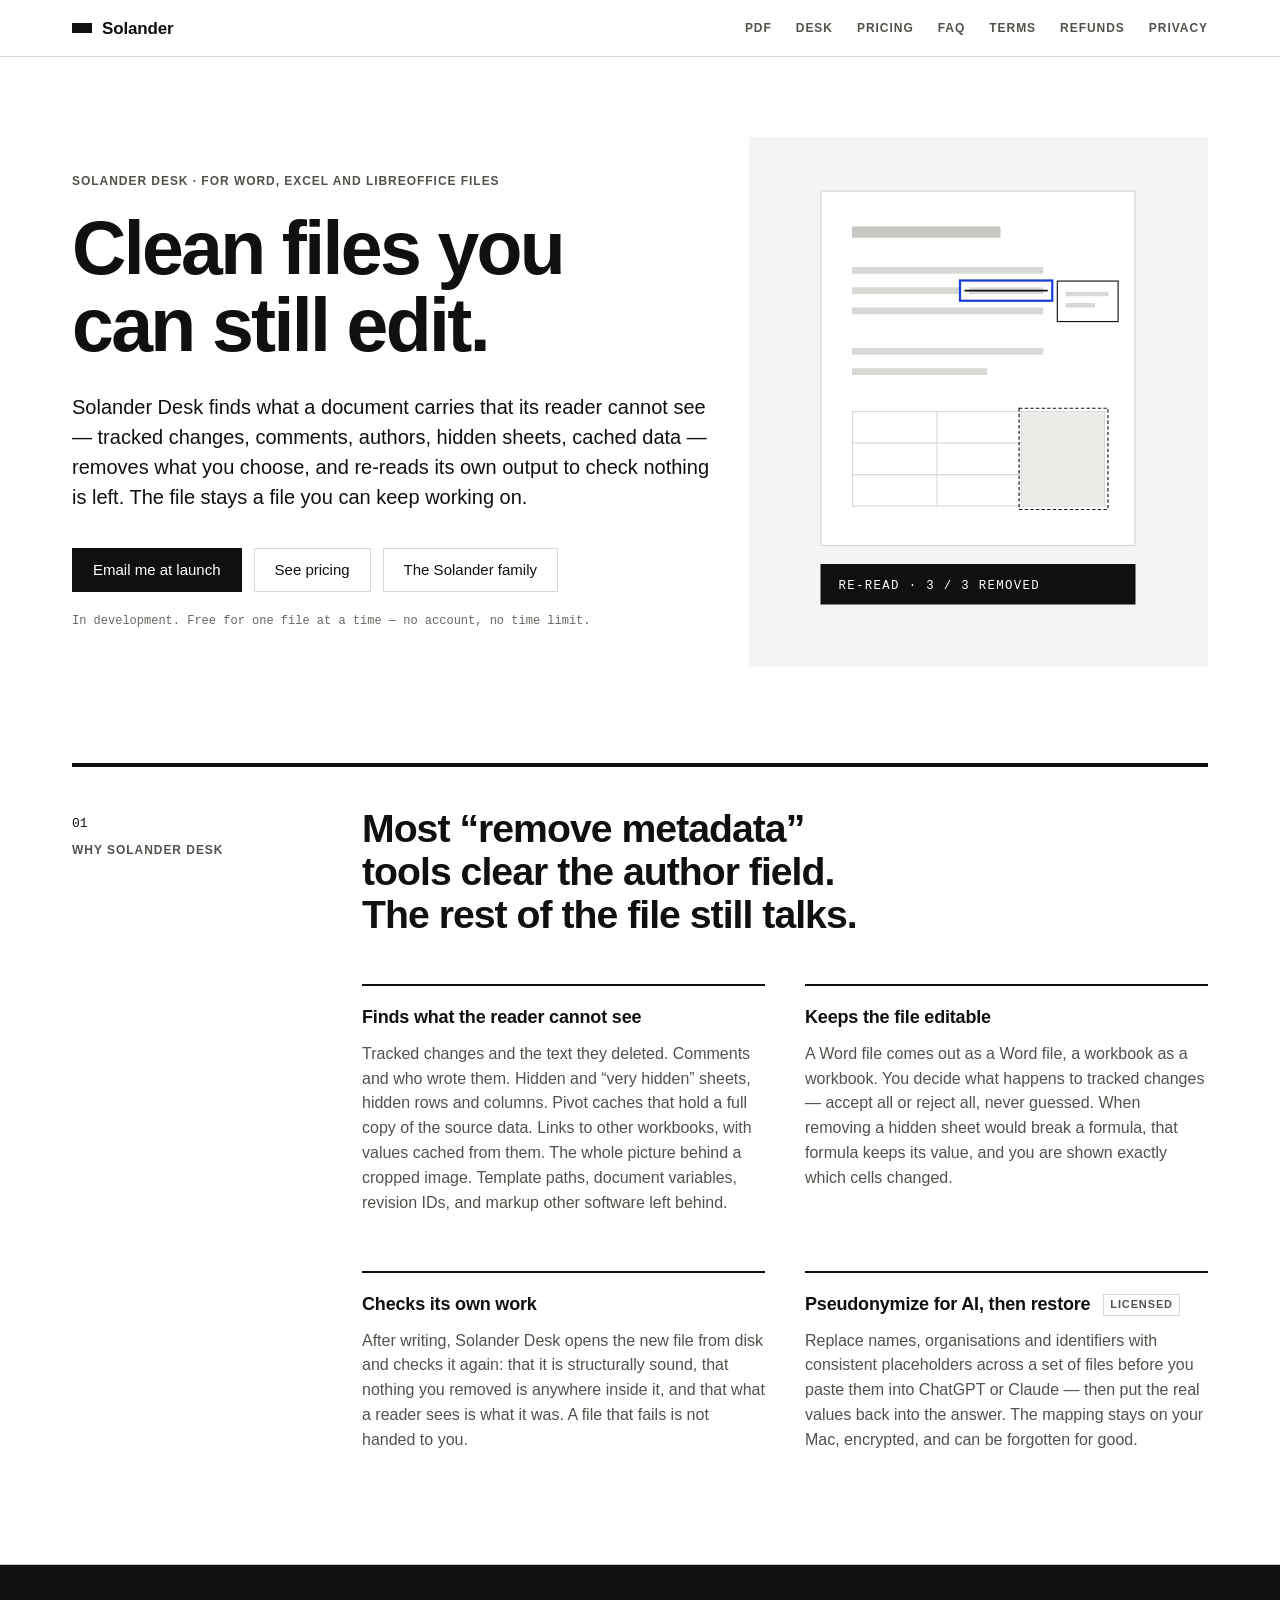
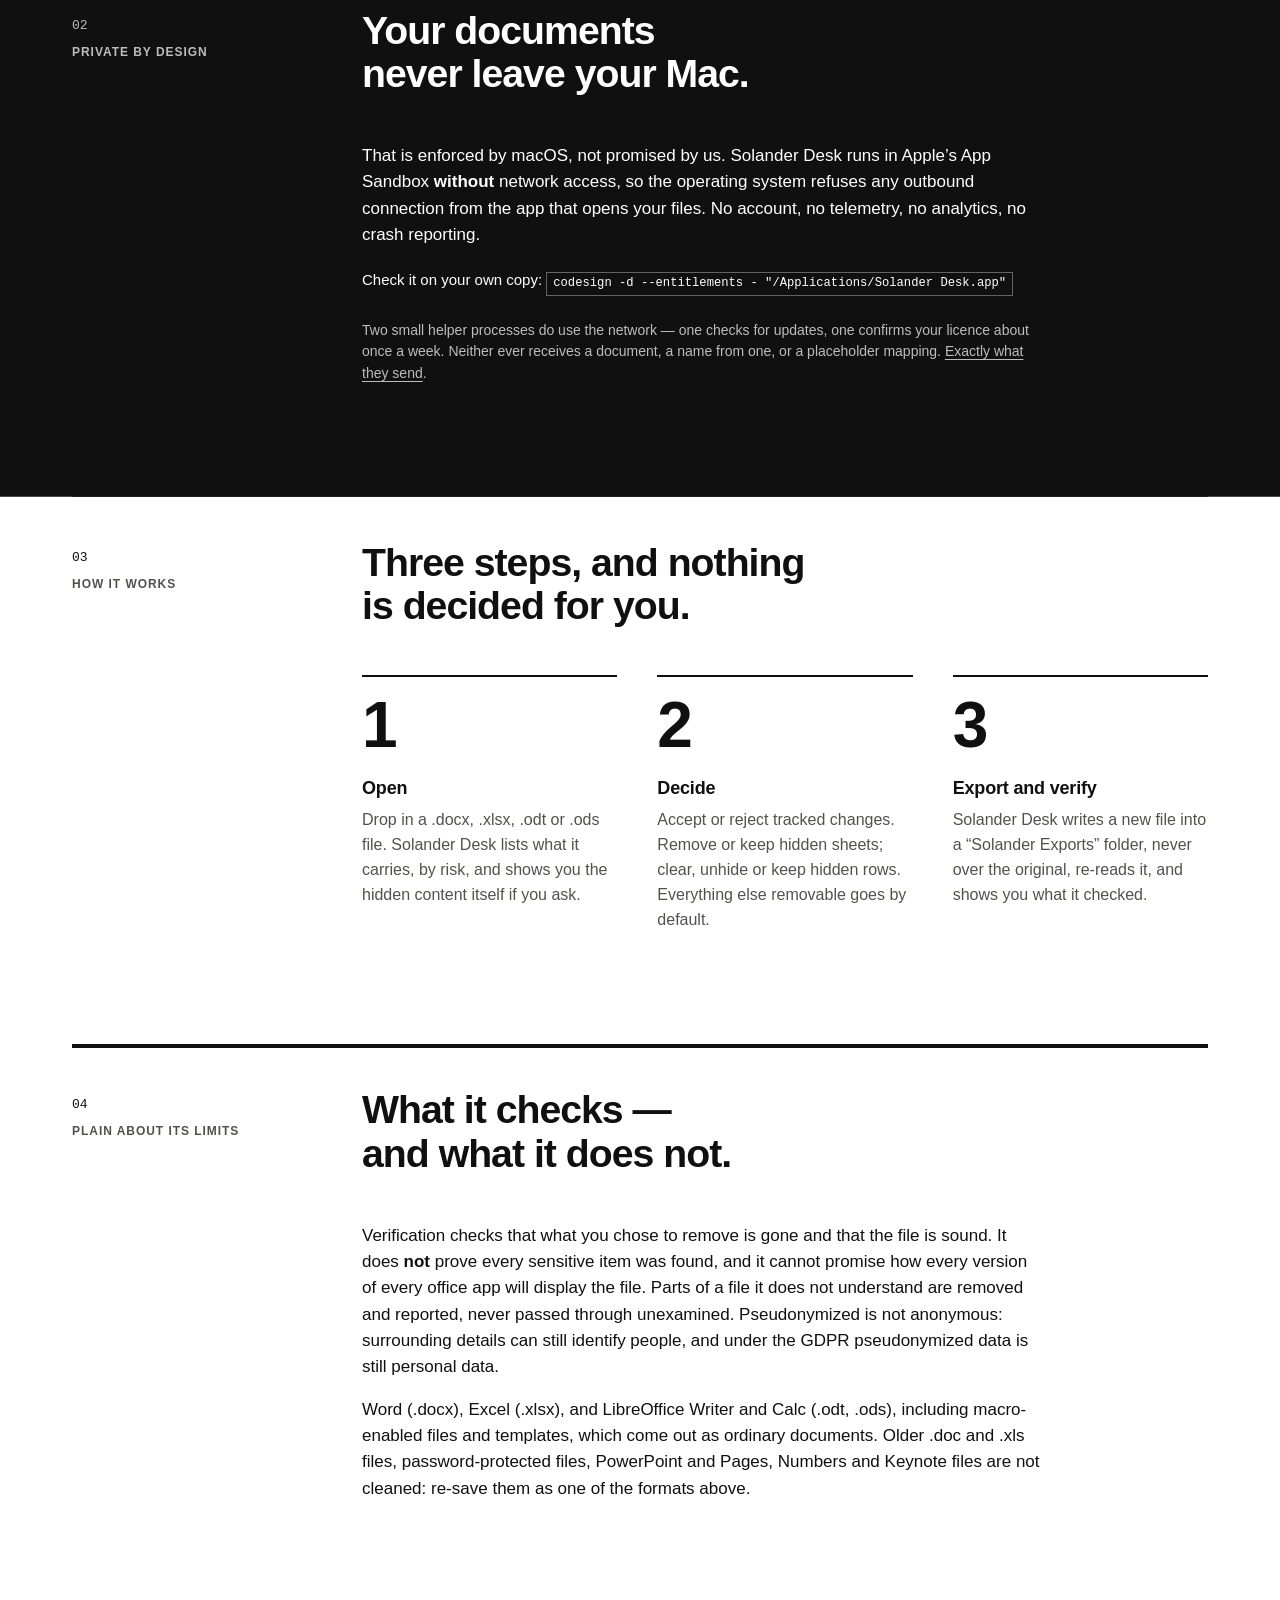
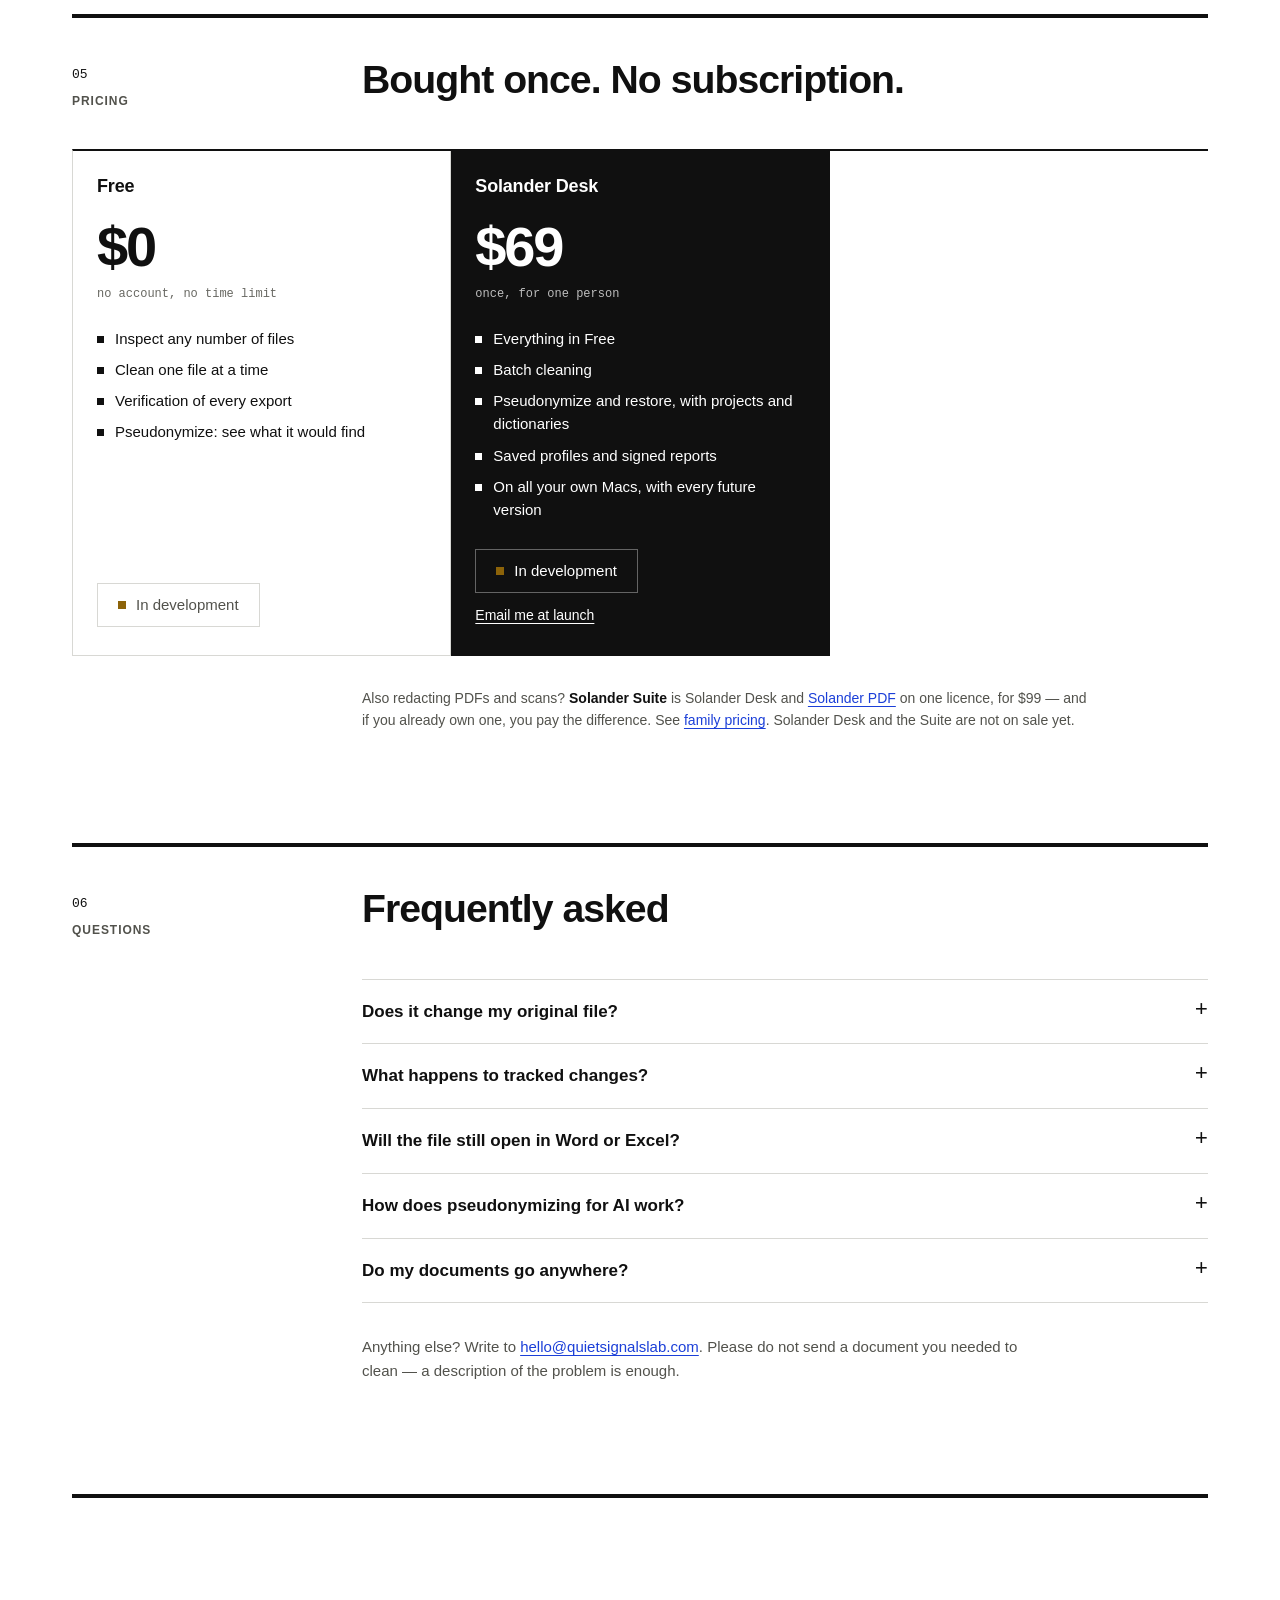
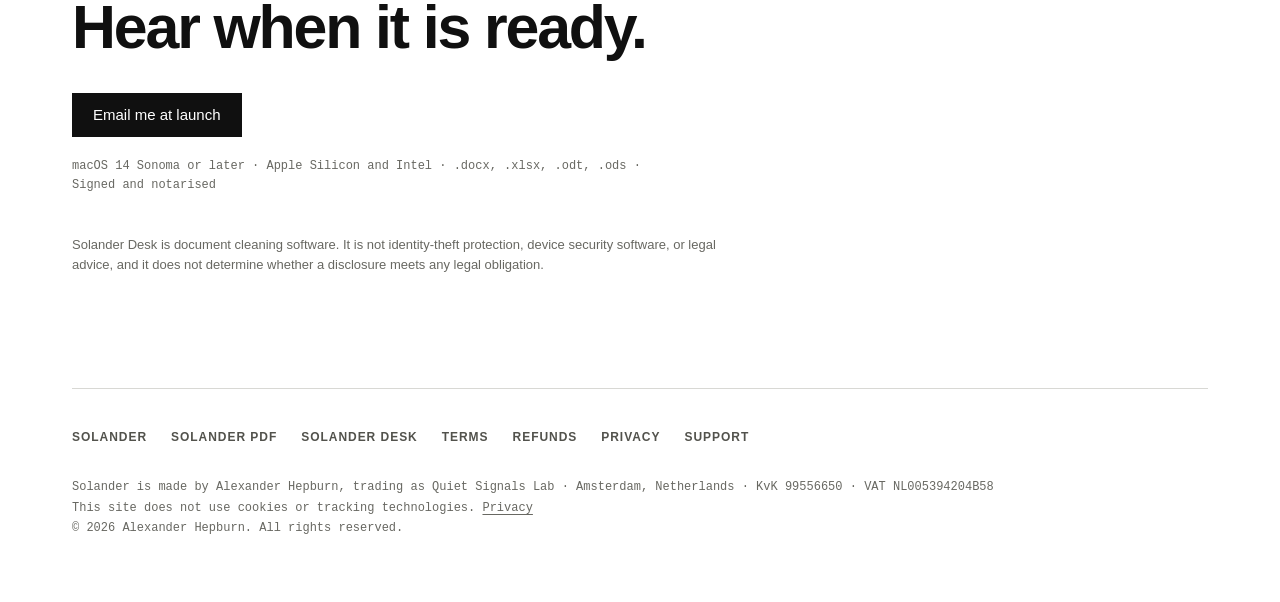
==== commit 046765a0: "The site speaks the app's design language, and Download buttons link the DMG Design: one stylesheet " ====
--- a/desk/index.html
+++ b/desk/index.html
@@ -9,7 +9,6 @@
 
     <link rel="icon" type="image/svg+xml" href="/assets/favicon.svg">
     <link rel="stylesheet" href="/styles.css">
-    <link rel="stylesheet" href="/product.css">
 </head>
 <body>
 
@@ -38,7 +37,10 @@
             <p class="sl-lede">Solander Desk finds what a document carries that its reader cannot see &mdash; tracked changes, comments, authors, hidden sheets, cached data &mdash; removes what you choose, and re-reads its own output to check nothing is left. The file stays a file you can keep working on.</p>
             <div class="sl-cta">
                 <!-- AT LAUNCH: once the first release is published, replace the mailto below with
-                       <a href="https://github.com/Quiet-Signals-Lab/solander-desk/releases/latest" class="appstore-badge">Download free for macOS</a>
+                       <a href="https://github.com/Quiet-Signals-Lab/solander/releases/download/desk-v<version>/SolanderDesk-<version>.dmg" class="appstore-badge">Download free for macOS</a>
+                     using the newest enclosure URL in desk/appcast.xml: the button downloads the DMG
+                     itself. ci/download-links.sh fails the deploy if they ever differ, so each
+                     release updates the appcast and these links in the same commit.
                      There are two Download markers on this page (hero and closing section). -->
                 <a href="mailto:hello@quietsignalslab.com?subject=Solander%20Desk%20%E2%80%94%20tell%20me%20when%20it%20launches" class="appstore-badge">Email me at launch</a>
                 <a href="#pricing" class="sl-btn-quiet">See pricing</a>
@@ -50,36 +52,37 @@
         <!-- A draft with a deletion struck through, a comment and a hidden sheet tab, and the
              check. Drawn, not a screenshot, so it cannot misrepresent the interface. -->
         <div class="sl-hero-art" aria-hidden="true">
-            <svg viewBox="0 0 330 380" xmlns="http://www.w3.org/2000/svg">
-                <rect x="30" y="20" width="250" height="330" rx="8" fill="#fff" stroke="#dedad3" stroke-width="1.5"/>
-                <rect x="58" y="52" width="120" height="10" rx="2" fill="#1a1a18"/>
-                <g fill="#dedad3">
-                    <rect x="58" y="86" width="190" height="7" rx="2"/>
-                    <rect x="58" y="103" width="120" height="7" rx="2"/>
-                    <rect x="58" y="120" width="190" height="7" rx="2"/>
-                    <rect x="58" y="154" width="190" height="7" rx="2"/>
-                    <rect x="58" y="171" width="150" height="7" rx="2"/>
-                    <rect x="58" y="205" width="190" height="7" rx="2"/>
-                    <rect x="58" y="222" width="90" height="7" rx="2"/>
+            <svg viewBox="0 0 320 400" xmlns="http://www.w3.org/2000/svg">
+                <rect x="20.5" y="12.5" width="279" height="315" fill="#FFFFFF" stroke="#D8D8D4"/>
+                <rect x="48" y="44" width="132" height="10" fill="#C8C8C3"/>
+                <g fill="#D8D8D4">
+                    <rect x="48" y="80" width="170" height="6"/>
+                    <rect x="48" y="98" width="96" height="6"/>
+                    <rect x="48" y="116" width="170" height="6"/>
+                    <rect x="48" y="152" width="170" height="6"/>
+                    <rect x="48" y="170" width="120" height="6"/>
                 </g>
-                <!-- A tracked deletion, struck through -->
-                <rect x="186" y="103" width="62" height="7" rx="2" fill="#be6e19" opacity="0.3"/>
-                <line x1="184" y1="106.5" x2="250" y2="106.5" stroke="#be6e19" stroke-width="2"/>
+                <!-- A tracked deletion: the text it removed is still in the file -->
+                <rect x="152" y="98" width="66" height="6" fill="#D8D8D4"/>
+                <line x1="148" y1="101" x2="222" y2="101" stroke="#101010" stroke-width="1.5"/>
                 <!-- A comment in the margin -->
-                <rect x="200" y="140" width="70" height="36" rx="4" fill="#fff" stroke="#be6e19" stroke-width="1.5"/>
-                <rect x="208" y="149" width="52" height="4" rx="2" fill="#be6e19" opacity="0.6"/>
-                <rect x="208" y="158" width="36" height="4" rx="2" fill="#be6e19" opacity="0.6"/>
-                <!-- A table with a hidden column -->
-                <g stroke="#dedad3" stroke-width="1.2" fill="none">
-                    <rect x="58" y="252" width="190" height="60"/>
-                    <line x1="58" y1="272" x2="248" y2="272"/>
-                    <line x1="58" y1="292" x2="248" y2="292"/>
-                    <line x1="121" y1="252" x2="121" y2="312"/>
-                    <line x1="185" y1="252" x2="185" y2="312"/>
+                <rect x="230.5" y="92.5" width="54" height="36" fill="#FFFFFF" stroke="#101010"/>
+                <rect x="238" y="102" width="38" height="4" fill="#D8D8D4"/>
+                <rect x="238" y="112" width="26" height="4" fill="#D8D8D4"/>
+                <!-- A table with a hidden column, found and not yet decided -->
+                <g stroke="#D8D8D4" fill="none">
+                    <rect x="48.5" y="208.5" width="224" height="84"/>
+                    <line x1="48" y1="236.5" x2="272" y2="236.5"/>
+                    <line x1="48" y1="264.5" x2="272" y2="264.5"/>
+                    <line x1="123.5" y1="208" x2="123.5" y2="292"/>
+                    <line x1="198.5" y1="208" x2="198.5" y2="292"/>
                 </g>
-                <rect x="185" y="252" width="63" height="60" fill="#be6e19" opacity="0.12"/>
-                <circle cx="268" cy="316" r="38" fill="#be6e19"/>
-                <path d="M250 316 l12 12 l24 -26" fill="none" stroke="#fff" stroke-width="6" stroke-linecap="round" stroke-linejoin="round"/>
+                <rect x="199" y="209" width="73" height="83" fill="#ECECE8"/>
+                <rect x="196.5" y="205.5" width="79" height="90" fill="none" stroke="#101010" stroke-dasharray="3 2"/>
+                <!-- Your selection -->
+                <rect x="144" y="92" width="82" height="18" fill="none" stroke="#1B3FD8" stroke-width="2"/>
+                <rect x="20" y="344" width="280" height="36" fill="#101010"/>
+                <text x="36" y="366" fill="#FFFFFF" font-family="ui-monospace, SF Mono, Menlo, monospace" font-size="11" letter-spacing="1.2">RE-READ &#183; 3 / 3 REMOVED</text>
             </svg>
         </div>
     </section>
@@ -227,7 +230,7 @@
         <h2>Hear when it is ready.</h2>
         <div class="sl-cta">
             <!-- AT LAUNCH: replace with
-                 <a href="https://github.com/Quiet-Signals-Lab/solander-desk/releases/latest" class="appstore-badge">Download free for macOS</a> -->
+                 <a href="https://github.com/Quiet-Signals-Lab/solander/releases/download/desk-v<version>/SolanderDesk-<version>.dmg" class="appstore-badge">Download free for macOS</a> -->
             <a href="mailto:hello@quietsignalslab.com?subject=Solander%20Desk%20%E2%80%94%20tell%20me%20when%20it%20launches" class="appstore-badge">Email me at launch</a>
         </div>
         <p class="sl-fine">macOS 14 Sonoma or later &middot; Apple Silicon and Intel &middot; .docx, .xlsx, .odt, .ods &middot; Signed and notarised</p>
--- a/styles.css
+++ b/styles.css
@@ -1,1049 +1,468 @@
-/* ============ CSS VARIABLES ============ */
+/* Solander — the site's one stylesheet.
+ *
+ * The site speaks the app's design language (Apps/Shared/DesignSystem.swift in the source
+ * repo), so the tokens below are the app's, value for value, in both appearances. Change one
+ * there, change it here.
+ *
+ * The rules, carried over from the app and read through Bauhaus:
+ * - Colour carries meaning, never mood. Ink and paper do the work. Blue is what you can act on
+ *   (links, focus; in the app, your selection). Amber is "look at this, not yet" (in the app,
+ *   text nobody could read). Red is a failure and appears only when something failed.
+ * - One grid: twelve columns, and a 4px module under every dimension.
+ * - Type from the system, as in the app: SF Pro for words, SF Mono for machine data and
+ *   numbers. Hierarchy from weight, case and space. Nothing loaded from anywhere.
+ * - No ornament: no shadows, gradients or rounded corners. Planes are separated by rules: a
+ *   heavy ink rule opens a section, a hairline divides within one.
+ * - The motif is the redaction itself: a black rectangle. The square marker is the app's
+ *   finding marker.
+ */
+
 :root {
-    --primary-bg: #f7f5f1;
-    --primary-text: #000000;
-    --secondary-text: #000000;
-    --accent: #be6e19;
-    --border-color: #dedad3;
-    --light-bg: #edeae3;
-
-    /* Typography */
-    --display-font: 'Avenir Next', 'Avenir', -apple-system, BlinkMacSystemFont, sans-serif;
-    --head-font: 'Avenir Next', 'Avenir', -apple-system, BlinkMacSystemFont, sans-serif;
-    
-    /* Spacing */
-    --spacing-xs: 0.5rem;
-    --spacing-sm: 1rem;
-    --spacing-md: 1.5rem;
-    --spacing-lg: 2rem;
-    --spacing-xl: 2rem;
-    --spacing-2xl: 2.5rem;
-    
-    /* Container widths */
-    --max-width: 1200px;
-}
-
-* {
-    margin: 0;
-    padding: 0;
-    box-sizing: border-box;
-}
-
-html {
-    scroll-behavior: smooth;
-    font-size: 16px;
-}
+    color-scheme: light dark;
+
+    --ink: #101010;
+    --ink-2: #52524C;
+    --ink-3: #686862;
+    --paper: #FFFFFF;
+    --ground: #F4F4F2;
+    --panel: #FAFAF8;
+    --rule: #D8D8D4;
+    --highlight: #ECECE8;
+    --selected: #1B3FD8;
+    --failure: #C81E1E;
+    --attention: #8C6309;
+
+    --sans: -apple-system, BlinkMacSystemFont, "SF Pro Text", "Helvetica Neue", Helvetica, Arial, sans-serif;
+    --display: -apple-system, BlinkMacSystemFont, "SF Pro Display", "Helvetica Neue", Helvetica, Arial, sans-serif;
+    --mono: ui-monospace, "SF Mono", SFMono-Regular, Menlo, Consolas, monospace;
+
+    --gutter: 32px;
+    --max: 1200px;
+    --heavy: 4px;
+}
+
+@media (prefers-color-scheme: dark) {
+    :root {
+        --ink: #F0F0EC;
+        --ink-2: #B0B0A9;
+        --ink-3: #8C8C85;
+        --paper: #1A1A19;
+        --ground: #0E0E0D;
+        --panel: #161615;
+        --rule: #343432;
+        --highlight: #242422;
+        --selected: #6B86F5;
+        --failure: #F06A6A;
+        --attention: #E8B92E;
+    }
+}
+
+/* ---- Base ------------------------------------------------------------------------ */
+
+*, *::before, *::after { box-sizing: border-box; margin: 0; padding: 0; }
+
+html { -webkit-text-size-adjust: 100%; scroll-behavior: smooth; }
 
 body {
-    font-family: var(--head-font);
-    line-height: 1.6;
-    color: var(--primary-text);
-    background: var(--primary-bg);
-}
-
-/* ============ LINKS ============ */
-a {
-    color: var(--accent);
-    text-decoration-color: color-mix(in srgb, var(--accent) 40%, transparent);
-    text-underline-offset: 0.15em;
-    transition: text-decoration-color 0.2s;
-}
-
-a:hover {
-    text-decoration-color: var(--accent);
-}
-
-/* ============ HEADER / NAV (privacy, chatbot, and other subpages) ============ */
-header {
-    position: sticky;
-    top: 0;
-    background: var(--primary-bg);
-    border-bottom: 1px solid var(--border-color);
-    z-index: 100;
-    backdrop-filter: blur(8px);
-    background-color: rgba(247, 245, 241, 0.95);
-}
+    background: var(--paper);
+    color: var(--ink);
+    font: 400 17px/1.55 var(--sans);
+    -webkit-font-smoothing: antialiased;
+}
+
+a { color: var(--selected); text-decoration: underline; text-underline-offset: 3px; text-decoration-thickness: 1px; }
+a:hover { text-decoration-thickness: 2px; }
+:focus-visible { outline: 2px solid var(--selected); outline-offset: 2px; }
+
+strong { font-weight: 600; }
+
+code, .sc-mono {
+    font-family: var(--mono);
+    font-size: 0.8125em;
+    background: var(--ground);
+    border: 1px solid var(--rule);
+    padding: 1px 6px;
+    overflow-wrap: anywhere;
+}
+
+/* The app's section label: uppercase, tracked, semibold, secondary ink. */
+.sl-kicker, .sl-eyebrow, .page-label, .nav-links a, .footer-links a, .sl-which th, .sl-tag {
+    font: 600 12px/1.4 var(--sans);
+    letter-spacing: 0.08em;
+    text-transform: uppercase;
+    color: var(--ink-2);
+}
+
+/* ---- Header ---------------------------------------------------------------------- */
+
+header { border-bottom: 1px solid var(--rule); background: var(--paper); }
 
 nav {
-    max-width: var(--max-width);
+    max-width: var(--max);
     margin: 0 auto;
+    padding: 0 var(--gutter);
+    min-height: 56px;
+    display: flex;
+    align-items: center;
+    justify-content: space-between;
+    gap: 8px 32px;
+    flex-wrap: wrap;
+}
+
+.nav-brand {
+    display: inline-flex;
+    align-items: center;
+    gap: 10px;
+    font: 700 17px/1 var(--display);
+    letter-spacing: -0.01em;
+    color: var(--ink);
+    text-decoration: none;
+}
+/* A redaction: the brand mark is the thing the product makes. */
+.nav-brand::before { content: ""; width: 20px; height: 10px; background: var(--ink); }
+
+.nav-links { list-style: none; display: flex; flex-wrap: wrap; gap: 4px 24px; }
+.nav-links a { text-decoration: none; display: inline-block; padding: 8px 0; }
+.nav-links a:hover { color: var(--ink); }
+
+/* ---- Page frame ------------------------------------------------------------------ */
+
+main.sl {
+    max-width: var(--max);
+    margin: 0 auto;
+    padding: 0 var(--gutter);
+    counter-reset: section;
+}
+
+h1, h2, h3 { font-family: var(--display); color: inherit; text-wrap: balance; }
+
+h1 {
+    font-size: clamp(2.5rem, 1.5rem + 4vw, 4.75rem);
+    font-weight: 700;
+    line-height: 1.02;
+    letter-spacing: -0.035em;
+}
+
+h2 {
+    font-size: clamp(1.75rem, 1.25rem + 1.5vw, 2.5rem);
+    font-weight: 700;
+    line-height: 1.1;
+    letter-spacing: -0.025em;
+    max-width: 26ch;
+}
+
+h3 { font-size: 1.125rem; font-weight: 600; line-height: 1.3; letter-spacing: -0.01em; }
+
+/* ---- Hero ------------------------------------------------------------------------ */
+
+.sl-hero {
+    display: grid;
+    grid-template-columns: repeat(12, minmax(0, 1fr));
+    column-gap: 24px;
+    align-items: center;
+    padding: 80px 0 96px;
+}
+.sl-hero > :first-child { grid-column: 1 / 8; }
+.sl-hero-art { grid-column: 8 / -1; }
+
+.sl-eyebrow { margin-bottom: 20px; }
+.sl-hero h1 { margin-bottom: 28px; }
+
+.sl-lede { font-size: 1.25rem; line-height: 1.5; max-width: 34em; }
+
+.sl-cta { display: flex; flex-wrap: wrap; gap: 12px; margin-top: 36px; }
+
+.sl-fine {
+    font: 400 12px/1.6 var(--mono);
+    color: var(--ink-3);
+    margin-top: 20px;
+    max-width: 48em;
+}
+
+/* The drawn page sits on the ground, as a document sits on the app's canvas. */
+.sl-hero-art {
+    background: var(--ground);
+    padding: 40px 32px;
+    display: flex;
+    justify-content: center;
+}
+.sl-hero-art svg { width: 100%; max-width: 360px; height: auto; display: block; }
+
+/* ---- Buttons --------------------------------------------------------------------- */
+
+/* Square, flat, one weight of border: the app's SolanderButtonStyle at a size a finger
+ * can hit. `.appstore-badge` is the prominent one. */
+.appstore-badge, .sl-btn-quiet, .sl-soon {
+    display: inline-flex;
+    align-items: center;
+    gap: 10px;
+    min-height: 44px;
+    padding: 0 20px;
+    font: 500 15px/1.2 var(--sans);
+    text-decoration: none;
+    border: 1px solid var(--ink);
+}
+.appstore-badge { background: var(--ink); color: var(--paper); }
+.appstore-badge:hover { text-decoration: none; opacity: 0.85; }
+.sl-btn-quiet { background: var(--paper); color: var(--ink); border-color: var(--rule); }
+.sl-btn-quiet:hover { border-color: var(--ink); }
+
+/* Where a Buy or Download button will stand. Not a link. Amber, the app's "not yet
+ * resolved" colour, on the marker only. */
+.sl-soon { border-color: var(--rule); color: var(--ink-2); cursor: default; }
+.sl-soon::before { content: ""; width: 8px; height: 8px; background: var(--attention); flex: none; }
+
+/* ---- Sections -------------------------------------------------------------------- */
+
+/* Asymmetric: the numbered label holds the left quarter, the content the rest. */
+.sl-section {
+    display: grid;
+    grid-template-columns: repeat(12, minmax(0, 1fr));
+    column-gap: 24px;
+    border-top: var(--heavy) solid var(--ink);
+    padding: 40px 0 112px;
+    counter-increment: section;
+}
+/* A page with no hero (the upgrade page) still needs air between the nav and the rule. */
+main.sl > .sl-section:first-child { margin-top: 64px; }
+.sl-section > * { grid-column: 4 / -1; }
+.sl-section > .sl-kicker { grid-column: 1 / 4; padding-top: 10px; padding-right: 24px; }
+.sl-section > h2 { margin-bottom: 48px; }
+
+.sl-kicker::before {
+    content: counter(section, decimal-leading-zero);
+    display: block;
+    font: 500 13px/1 var(--mono);
+    letter-spacing: 0;
+    color: var(--ink);
+    margin-bottom: 12px;
+}
+
+.sl-body { max-width: 40em; }
+.sl-body p + p { margin-top: 16px; }
+
+/* Features: columns under a rule, no boxes. */
+.sl-grid { display: grid; grid-template-columns: repeat(2, minmax(0, 1fr)); gap: 56px 40px; }
+.sl-card { border-top: 2px solid var(--ink); padding-top: 20px; }
+.sl-card .sl-eyebrow { margin-bottom: 12px; font-size: 12px; color: var(--ink-2); }
+.sl-card h3 { margin-bottom: 12px; }
+.sl-card p { color: var(--ink-2); font-size: 16px; }
+.sl-card-link { display: inline-block; margin-top: 20px; font-weight: 500; }
+
+.sl-tag {
+    display: inline-block;
+    font-size: 11px;
+    border: 1px solid var(--rule);
+    padding: 2px 6px;
+    margin-left: 8px;
+    vertical-align: 2px;
+}
+
+/* "Which one do I need?" */
+.sl-which { width: 100%; border-collapse: collapse; font-size: 16px; }
+.sl-which th { text-align: left; padding: 0 0 12px; border-bottom: 2px solid var(--ink); }
+.sl-which td { padding: 16px 0; border-bottom: 1px solid var(--rule); vertical-align: top; }
+.sl-which th:last-child, .sl-which td:last-child { padding-left: 24px; }
+.sl-which td:last-child { font-weight: 600; white-space: nowrap; }
+
+/* Private by design: the one inverted plane, ink edge to edge. */
+.sl-band {
+    background: var(--ink);
+    color: var(--paper);
+    border-top-color: var(--ink);
+    box-shadow: 0 0 0 100vmax var(--ink);
+    clip-path: inset(0 -100vmax);
+}
+.sl-band .sl-kicker, .sl-band .sl-kicker::before, .sl-band .sl-small { color: inherit; }
+.sl-band .sl-kicker, .sl-band .sl-small { opacity: 0.72; }
+.sl-band a { color: inherit; }
+/* The band's own edge divides it from what follows; a rule under it would only notch it. */
+.sl-band + .sl-section { border-top-color: transparent; }
+.sl-band code { background: transparent; border-color: color-mix(in srgb, var(--paper) 35%, var(--ink)); }
+
+.sl-verify { font-size: 15px; line-height: 2.1; margin: 24px 0; }
+/* A command is copied whole, so it scrolls inside its box rather than breaking. */
+.sl-verify code { display: inline-block; max-width: 100%; overflow-x: auto; white-space: nowrap; vertical-align: bottom; line-height: 1.6; }
+.sl-small { font-size: 14px; color: var(--ink-2); }
+
+/* How it works: numbered like a poster. */
+.sl-steps { list-style: none; counter-reset: step; display: grid; grid-template-columns: repeat(3, minmax(0, 1fr)); gap: 40px; }
+.sl-steps li { counter-increment: step; border-top: 2px solid var(--ink); padding-top: 16px; }
+.sl-steps li::before {
+    content: counter(step);
+    display: block;
+    font: 700 64px/1 var(--display);
+    letter-spacing: -0.04em;
+    margin-bottom: 20px;
+}
+.sl-steps h3 { margin-bottom: 8px; }
+.sl-steps p { color: var(--ink-2); font-size: 16px; }
+
+/* ---- Pricing --------------------------------------------------------------------- */
+
+.sl-section > .sl-plans { grid-column: 1 / -1; }
+.sl-plans {
+    display: grid;
+    grid-template-columns: repeat(3, minmax(0, 1fr));
+    border-top: 2px solid var(--ink);
+    border-left: 1px solid var(--rule);
+}
+.sl-plans-wide { grid-template-columns: repeat(4, minmax(0, 1fr)); }
+
+.sl-plan {
+    display: flex;
+    flex-direction: column;
+    padding: 24px 24px 28px;
+    border-right: 1px solid var(--rule);
+    border-bottom: 1px solid var(--rule);
+}
+.sl-price {
+    font: 700 56px/1 var(--display);
+    letter-spacing: -0.04em;
+    font-variant-numeric: tabular-nums;
+    margin-top: 20px;
+}
+.sl-price-sub { font: 400 12px/1.5 var(--mono); color: var(--ink-3); margin: 10px 0 24px; }
+
+.sl-plan ul { list-style: none; font-size: 15px; }
+.sl-plan li { position: relative; padding-left: 18px; }
+.sl-plan li + li { margin-top: 8px; }
+.sl-plan li::before { content: ""; position: absolute; left: 0; top: 0.6em; width: 7px; height: 7px; background: currentColor; }
+
+.sl-plan-action { margin-top: auto; padding-top: 28px; display: flex; flex-direction: column; align-items: flex-start; gap: 12px; }
+.sl-plan-action a:not([class]) { font-size: 14px; }
+
+/* The Suite: the inverted column. */
+.sl-plan-main { background: var(--ink); color: var(--paper); border-color: var(--ink); }
+.sl-plan-main .sl-price-sub { color: inherit; opacity: 0.72; }
+.sl-plan-main a:not([class]) { color: inherit; }
+.sl-plan-main .appstore-badge { background: var(--paper); color: var(--ink); border-color: var(--paper); }
+.sl-plan-main .sl-soon { color: inherit; border-color: color-mix(in srgb, var(--paper) 35%, var(--ink)); }
+
+.sl-note { font-size: 14px; color: var(--ink-2); max-width: 52em; margin-top: 32px; }
+.sl-note strong { color: var(--ink); }
+
+/* ---- FAQ ------------------------------------------------------------------------- */
+
+.sl-faq details { border-top: 1px solid var(--rule); }
+.sl-faq details:last-of-type { border-bottom: 1px solid var(--rule); }
+.sl-faq summary {
+    list-style: none;
+    cursor: pointer;
     display: flex;
     justify-content: space-between;
-    align-items: center;
-    padding: var(--spacing-sm) var(--spacing-lg);
-    font-size: 0.9rem;
-}
-
-.nav-brand {
-    font-family: var(--head-font);
-    font-weight: 600;
-    font-size: 0.9rem;
-    letter-spacing: 0;
-    text-decoration: none;
-    color: var(--primary-text);
-}
-
-.nav-links {
-    display: flex;
-    gap: var(--spacing-xl);
-    list-style: none;
-}
-
-.nav-links a {
-    font-family: var(--head-font);
-    text-decoration: none;
-    color: var(--primary-text);
-    transition: color 0.2s;
-    font-weight: 500;
-    font-size: 0.9rem;
-}
-
-.nav-links a:hover {
-    color: var(--accent);
-}
-
-/* ============ HERO SECTION (TWO-COLUMN) ============ */
-.hero {
-    max-width: var(--max-width);
-    margin: 0 auto;
-    padding: 3.5rem var(--spacing-lg) var(--spacing-lg);
-    display: grid;
-    grid-template-columns: 1fr 1fr;
-    gap: var(--spacing-2xl);
-    align-items: end;
-    border-bottom: 2px solid var(--accent);
-}
-
-.hero-left {
-    display: flex;
-    flex-direction: column;
-    justify-content: flex-start;
-}
-
-.hero h1 {
-    font-family: var(--display-font);
-    font-size: 4rem;
-    font-weight: 700;
-    line-height: 1;
-    margin-bottom: var(--spacing-lg);
-    letter-spacing: -1.5px;
-    color: var(--primary-text);
-}
-
-.hero-meta {
-    display: flex;
-    flex-direction: column;
-    gap: var(--spacing-xs);
-    font-size: 0.95rem;
-    color: var(--secondary-text);
-}
-
-.hero-meta .label {
-    font-weight: 500;
-    color: var(--primary-text);
-}
-
-.social-buttons {
-    display: flex;
-    gap: var(--spacing-sm);
-    margin-top: var(--spacing-lg);
-}
-
-.social-button {
-    display: inline-flex;
-    align-items: center;
-    justify-content: center;
-    width: 44px;
-    height: 44px;
-    border-radius: 50%;
-    background: var(--light-bg);
-    border: 1px solid var(--border-color);
-    text-decoration: none;
-    color: var(--primary-text);
-    transition: all 0.3s ease;
-    font-size: 1.2rem;
-}
-
-.social-button:hover {
-    background: var(--accent);
-    color: white;
-    border-color: var(--accent);
-    transform: translateY(-2px);
-    box-shadow: 0 4px 12px rgba(11, 139, 139, 0.2);
-}
-
-.hero-right {
-    display: flex;
-    flex-direction: column;
-    justify-content: center;
-}
-
-.hero-intro {
-    font-size: 0.95rem;
-    line-height: 1.8;
-    color: var(--secondary-text);
-    margin-bottom: var(--spacing-lg);
-}
-
-.hero-intro p {
-    margin-bottom: var(--spacing-md);
-}
-
-.hero-intro strong {
-    color: var(--primary-text);
-    font-weight: 600;
-}
-
-/* ============ SERVICES (NOW FIRST) ============ */
-.services {
-    max-width: var(--max-width);
-    margin: 0 auto;
-    padding: var(--spacing-2xl) var(--spacing-lg);
-    border-bottom: 1px solid var(--border-color);
-}
-
-.section-title {
-    font-family: var(--head-font);
-    font-size: 1rem;
-    font-weight: 600;
-    letter-spacing: 0.12em;
+    gap: 24px;
+    padding: 20px 0;
+    font: 600 17px/1.4 var(--display);
+}
+.sl-faq summary::-webkit-details-marker { display: none; }
+.sl-faq summary::after { content: "+"; font: 400 22px/1 var(--mono); }
+.sl-faq details[open] summary::after { content: "\2212"; }
+.sl-faq details p { color: var(--ink-2); max-width: 44em; padding-bottom: 24px; }
+.sl-support { font-size: 15px; color: var(--ink-2); margin-top: 32px; max-width: 46em; }
+
+/* ---- Closing --------------------------------------------------------------------- */
+
+.sl-final { border-top: var(--heavy) solid var(--ink); padding: 96px 0 112px; }
+.sl-final h2 { font-size: clamp(2.25rem, 1.4rem + 3vw, 4rem); letter-spacing: -0.035em; max-width: 18ch; }
+.sl-final .sl-cta { margin-top: 32px; }
+.sl-category { font-size: 13px; color: var(--ink-3); max-width: 52em; margin-top: 40px; }
+
+/* ---- Forms (the upgrade page) ---------------------------------------------------- */
+
+.sl-form { display: grid; gap: 8px; max-width: 26rem; margin-top: 40px; }
+.sl-form label { font-size: 14px; font-weight: 600; margin-top: 12px; }
+.sl-form input {
+    font: 400 16px/1.4 var(--sans);
+    padding: 11px 12px;
+    border: 1px solid var(--rule);
+    border-radius: 0;
+    background: var(--paper);
+    color: var(--ink);
+}
+.sl-form input:focus { outline: 2px solid var(--selected); outline-offset: -1px; border-color: var(--selected); }
+.sl-form button { justify-self: start; margin-top: 20px; cursor: pointer; }
+.sl-form button:disabled { opacity: 0.6; cursor: default; }
+.sl-form [role="alert"] { color: var(--failure); font-size: 15px; margin-top: 8px; }
+
+/* ---- Legal pages ----------------------------------------------------------------- */
+
+.prose { max-width: var(--max); margin: 0 auto; padding: 64px var(--gutter) 112px; }
+.prose > * { max-width: 44rem; }
+.prose .page-label { margin-bottom: 16px; }
+.prose h1 { font-size: clamp(2.25rem, 1.6rem + 2.4vw, 3.5rem); margin-bottom: 16px; max-width: 16em; }
+.prose .page-meta {
+    font: 400 12px/1.6 var(--mono);
+    color: var(--ink-3);
+    padding-bottom: 32px;
+    border-bottom: var(--heavy) solid var(--ink);
+    max-width: none;
+    margin-bottom: 40px;
+}
+.prose .lede { font-size: 1.1875rem; line-height: 1.55; margin-bottom: 16px; }
+/* The app's SectionLabel: uppercase, tracked, hairline beneath. */
+.prose h2 {
+    font: 600 12px/1.4 var(--sans);
+    letter-spacing: 0.08em;
     text-transform: uppercase;
-    color: var(--accent);
-    margin-bottom: var(--spacing-lg);
-}
-
-.section-title::before {
-    content: '';
-    display: block;
-    width: 1.75rem;
-    height: 2px;
-    background: currentColor;
-    margin-bottom: 0.5rem;
-}
-
-/* OLD CARD STYLES - COMMENTED OUT */
-/*
-.services-grid {
-    display: grid;
-    grid-template-columns: repeat(auto-fit, minmax(280px, 1fr));
-    gap: var(--spacing-xl);
-}
-
-.service-card {
-    padding: 0;
-    border-left: 2px solid var(--accent);
-    padding-left: var(--spacing-lg);
-    transition: all 0.3s ease;
-}
-
-.service-card h3 {
-    font-size: 1rem;
-    font-weight: 700;
-    margin-bottom: var(--spacing-md);
-    color: var(--primary-text);
-}
-
-.service-card p {
-    font-size: 0.9rem;
-    color: var(--secondary-text);
-    line-height: 1.7;
-}
-*/
-
-/* ============ ACCORDION STYLES ============ */
-.accordion {
-    border-top: 1px solid var(--border-color);
-    overflow: hidden;
-    max-width: 1000px;
-    margin: 0 auto;
-}
-
-.accordion-item {
-    border-bottom: 1px solid var(--border-color);
-}
-
-.accordion-item:last-child {
-    border-bottom: none;
-}
-
-.accordion-button {
-    width: 100%;
-    padding: 16px 0;
-    background: transparent;
-    border: none;
-    text-align: left;
-    cursor: pointer;
-    display: flex;
-    align-items: flex-start;
-    gap: 14px;
-    font-family: var(--head-font);
-    font-size: 0.95rem;
-    font-weight: 500;
-    color: var(--primary-text);
-    transition: color 200ms ease;
-}
-
-.accordion-button:hover {
-    color: var(--accent);
-}
-
-.accordion-button:focus-visible {
-    outline: 2px solid var(--accent);
-    outline-offset: -2px;
-}
-
-.accordion-icon {
-    flex-shrink: 0;
-    width: 20px;
-    height: 20px;
-    display: flex;
-    align-items: center;
-    justify-content: center;
-    font-size: 18px;
-    font-weight: 300;
-    transition: transform 300ms ease;
-    margin-top: 2px;
-}
-
-.accordion-button.expanded {
-    color: var(--accent);
-}
-
-.accordion-button.expanded .accordion-icon {
-    transform: rotate(90deg);
-}
-
-.accordion-text {
-    flex: 1;
-}
-
-.accordion-content {
-    max-height: 0;
-    overflow: hidden;
-    transition: max-height 300ms ease, padding 300ms ease;
-}
-
-.accordion-content.expanded {
-    max-height: 1000px;
-}
-
-.accordion-body {
-    padding: 0 0 18px 28px;
-    font-size: 0.875rem;
-    line-height: 1.8;
-    color: var(--secondary-text);
-}
-
-.accordion-body strong {
-    font-weight: 600;
-    color: var(--primary-text);
-}
-
-.accordion-body ul {
-    margin: 12px 0;
-    padding-left: 20px;
-}
-
-.accordion-body li {
-    margin-bottom: 8px;
-}
-
-.accordion-body p {
-    margin: 14px 0;
-}
-
-/* ============ SOFTWARE & WRITING ============ */
-.software,
-.writing {
-    max-width: 900px;
-    margin: 0 auto;
-    padding: var(--spacing-2xl) var(--spacing-lg);
-    border-bottom: 1px solid var(--border-color);
-}
-
-.about {
-    max-width: 640px;
-    margin: 0 auto;
-    padding: var(--spacing-2xl) var(--spacing-lg);
-    border-bottom: 1px solid var(--border-color);
-}
-
-/* ============ FEATURED WORK (NOW SECOND) ============ */
-.featured-work {
-    max-width: var(--max-width);
-    margin: 0 auto;
-    padding: var(--spacing-2xl) var(--spacing-lg);
-    border-bottom: 1px solid var(--border-color);
-}
-
-.projects-grid {
-    display: grid;
-    grid-template-columns: repeat(auto-fit, minmax(320px, 1fr));
-    gap: var(--spacing-lg);
-    margin-bottom: var(--spacing-xl);
-}
-
-.project-card {
-    background: var(--light-bg);
-    border: 1px solid var(--border-color);
-    border-radius: 8px;
-    overflow: hidden;
-    transition: all 0.3s ease;
-    display: flex;
-    flex-direction: column;
-}
-
-.project-card:hover {
-    border-color: var(--accent);
-    box-shadow: 0 8px 24px rgba(0, 0, 0, 0.08);
-    transform: translateY(-4px);
-}
-
-.project-image {
-    width: 100%;
-    height: 200px;
-    background: linear-gradient(135deg, #f5f5f5 0%, #efefef 100%);
-    display: flex;
-    align-items: center;
-    justify-content: center;
-    color: var(--secondary-text);
-    font-size: 0.9rem;
-}
-
-.project-image img {
-    width: 100%;
-    height: 100%;
-    object-fit: cover;
-}
-
-.project-content {
-    padding: var(--spacing-lg);
-    flex-grow: 1;
-    display: flex;
-    flex-direction: column;
-}
-
-.project-title {
-    font-family: var(--head-font);
-    font-size: 1.05rem;
-    font-weight: 600;
-    margin-bottom: var(--spacing-sm);
-    color: var(--primary-text);
-}
-
-.project-desc {
-    font-size: 0.9rem;
-    color: var(--secondary-text);
-    margin-bottom: var(--spacing-md);
-    line-height: 1.6;
-    flex-grow: 1;
-}
-
-.project-tags {
+    color: var(--ink-2);
+    padding-bottom: 8px;
+    border-bottom: 1px solid var(--rule);
+    margin: 48px 0 16px;
+}
+.prose p { line-height: 1.65; margin-bottom: 16px; }
+.prose ul, .prose ol { margin: 0 0 16px 20px; line-height: 1.65; }
+
+.constraint-box {
+    background: var(--ground);
+    border-left: var(--heavy) solid var(--ink);
+    padding: 16px 20px;
+    margin: 24px 0;
+    font-size: 15px;
+    line-height: 1.65;
+}
+.constraint-box strong { display: block; margin-bottom: 4px; }
+.constraint-box code { background: var(--paper); }
+
+/* ---- Footer ---------------------------------------------------------------------- */
+
+footer { max-width: var(--max); margin: 0 auto; padding: 0 var(--gutter) 64px; }
+.footer-links {
     display: flex;
     flex-wrap: wrap;
-    gap: 0.5rem;
-    margin-bottom: var(--spacing-md);
-}
-
-.tag {
-    display: inline-block;
-    background: var(--light-bg);
-    color: var(--secondary-text);
-    padding: 0.3rem 0.7rem;
-    border-radius: 12px;
-    font-size: 0.75rem;
-    font-weight: 500;
-}
-
-.project-link {
-    color: var(--accent);
-    text-decoration: none;
-    font-weight: 600;
-    font-size: 0.9rem;
-    transition: gap 0.2s;
-    display: inline-flex;
-    align-items: center;
-    gap: 0.5rem;
-}
-
-.project-link:hover {
-    gap: 0.75rem;
-}
-
-/* ============ PROJECT LIST (flat, publication-style) ============ */
-.project-list {
-    border-top: 1px solid var(--border-color);
-    max-width: 1000px;
-    margin: 0 auto;
-}
-
-.project-item {
-    display: grid;
-    grid-template-columns: 260px 1fr;
-    gap: var(--spacing-xl);
-    padding: var(--spacing-lg) 0;
-    border-bottom: 1px solid var(--border-color);
-    align-items: start;
-}
-
-.project-meta .project-title {
-    font-family: var(--head-font);
-    font-size: 0.95rem;
-    font-weight: 600;
-    margin-bottom: 0.75rem;
-    color: var(--primary-text);
-    line-height: 1.4;
-}
-
-.project-meta .project-tags {
-    margin-bottom: 0.5rem;
-}
-
-.project-type {
-    display: block;
-    font-size: 0.75rem;
-    color: var(--secondary-text);
-    margin-top: 0.5rem;
-    font-style: italic;
-}
-
-.project-detail .project-desc {
-    margin-bottom: var(--spacing-sm);
-    flex-grow: unset;
-}
-
-.project-detail .project-link {
-    display: inline;
-    font-size: 0.85rem;
-    font-weight: 500;
-    transition: color 0.2s;
-}
-
-.project-icon {
-    width: 52px;
-    height: 52px;
-    border-radius: 11px;
-    margin-bottom: 0.85rem;
-    display: block;
-}
-
-.install-cmd {
-    background: var(--light-bg);
-    border-radius: 7px;
-    padding: 0.65rem 0.9rem;
-    margin-top: var(--spacing-sm);
-    margin-bottom: var(--spacing-sm);
-    font-family: ui-monospace, 'SFMono-Regular', Menlo, monospace;
-    font-size: 0.78rem;
-    color: var(--secondary-text);
-    line-height: 1.75;
-    white-space: pre;
-    overflow-x: auto;
-}
-
-.appstore-badge {
-    display: inline-flex;
-    align-items: center;
-    gap: 0.6rem;
-    background: #000;
-    color: #fff;
-    border-radius: 7px;
-    padding: 0.4rem 0.9rem 0.4rem 0.75rem;
-    text-decoration: none;
-    margin-top: 0.6rem;
-    user-select: none;
-}
-
-.tech-stack {
-    max-width: var(--max-width);
-    margin: 0 auto;
-    padding: var(--spacing-2xl) var(--spacing-lg);
-    border-bottom: 1px solid var(--border-color);
-}
-
-.tech-grid {
-    display: flex;
-    flex-wrap: wrap;
-    gap: var(--spacing-sm);
-}
-
-.tech-pill {
-    background: var(--light-bg);
-    border: 1px solid var(--border-color);
-    color: var(--primary-text);
-    padding: 0.5rem 1rem;
-    border-radius: 20px;
-    font-size: 0.85rem;
-    font-weight: 500;
-    transition: all 0.2s ease;
-}
-
-.tech-pill:hover {
-    border-color: var(--accent);
-    color: var(--accent);
-}
-
-/* ============ BIO SECTION ============ */
-.bio-section {
-    max-width: var(--max-width);
-    margin: 0 auto;
-    padding: var(--spacing-2xl) var(--spacing-lg);
-    border-bottom: 1px solid var(--border-color);
-}
-
-.bio-content {
-    display: grid;
-    grid-template-columns: 280px 1fr 1fr;
-    gap: var(--spacing-xl);
-    align-items: start;
-}
-
-.bio-image {
-    position: relative;
-    width: 100%;
-    aspect-ratio: 3/4;
-    overflow: hidden;
-    border-radius: 8px;
-    border: 1px solid var(--border-color);
-}
-
-.bio-image img {
-    width: 100%;
-    height: 100%;
-    object-fit: cover;
-    display: block;
-}
-
-.bio-text {
-    display: flex;
-    flex-direction: column;
-    gap: var(--spacing-md);
-}
-
-.bio-text .section-title {
-    text-align: left;
-    margin-bottom: var(--spacing-sm);
-}
-
-.bio-text p {
-    color: var(--secondary-text);
-    line-height: 1.8;
-    font-size: 0.95rem;
-}
-
-.contact-box {
-    display: flex;
-    flex-direction: column;
-    gap: var(--spacing-md);
-}
-
-.contact-box .section-title {
-    text-align: left;
-    margin-bottom: var(--spacing-sm);
-}
-
-.contact-text {
-    color: var(--secondary-text);
-    line-height: 1.8;
-    font-size: 0.95rem;
-}
-
-.contact-buttons {
-    display: flex;
-    flex-direction: column;
-    gap: var(--spacing-sm);
-}
-
-.contact-buttons .cta-button,
-.contact-buttons .cta-secondary {
-    display: block;
-    text-align: center;
-}
-
-/* ============ CTA SECTION ============ */
-.cta-section {
-    max-width: var(--max-width);
-    margin: 0 auto;
-    padding: var(--spacing-2xl) var(--spacing-lg);
-    text-align: center;
-    border-bottom: 1px solid var(--border-color);
-}
-
-.cta-text {
-    font-size: 1rem;
-    color: var(--secondary-text);
-    margin-bottom: var(--spacing-xl);
-    line-height: 1.8;
-    max-width: 700px;
-    margin-left: auto;
-    margin-right: auto;
-}
-
-.cta-buttons {
-    display: flex;
-    gap: var(--spacing-md);
-    justify-content: center;
-    flex-wrap: wrap;
-}
-
-.cta-button {
-    display: inline-block;
-    background: var(--accent);
-    color: white;
-    padding: 0.75rem 1.75rem;
-    border-radius: 4px;
-    text-decoration: none;
-    font-weight: 600;
-    font-size: 0.9rem;
-    transition: all 0.3s ease;
-    border: 1px solid var(--accent);
-}
-
-.cta-button:hover {
-    background: #086565;
-    border-color: #086565;
-    transform: translateY(-2px);
-    box-shadow: 0 4px 12px rgba(11, 139, 139, 0.15);
-}
-
-.cta-secondary {
-    display: inline-block;
-    border: 1px solid var(--border-color);
-    color: var(--primary-text);
-    padding: 0.75rem 1.75rem;
-    border-radius: 4px;
-    text-decoration: none;
-    font-weight: 600;
-    font-size: 0.9rem;
-    transition: all 0.3s ease;
-    background: transparent;
-}
-
-.cta-secondary:hover {
-    border-color: var(--accent);
-    color: var(--accent);
-    background: rgba(11, 139, 139, 0.02);
-}
-
-/* ============ SITE QUOTE ============ */
-.site-quote {
-    border: none;
-    max-width: var(--max-width);
-    margin: 0 auto;
-    padding: 3.5rem var(--spacing-lg);
-    text-align: center;
-}
-
-.site-quote p {
-    font-family: 'EB Garamond', Georgia, 'Times New Roman', serif;
-    font-style: italic;
-    font-size: clamp(1.2rem, 2.5vw, 1.6rem);
-    color: var(--secondary-text);
-    line-height: 1.5;
-    margin-bottom: 0.75rem;
-}
-
-.site-quote cite {
-    font-family: 'EB Garamond', Georgia, 'Times New Roman', serif;
-    font-style: italic;
-    font-size: 0.9rem;
-    color: var(--border-color);
-    letter-spacing: 0.03em;
-}
-
-/* ============ FOOTER ============ */
-footer {
-    max-width: var(--max-width);
-    margin: 0 auto;
-    padding: var(--spacing-lg) var(--spacing-lg);
-    text-align: center;
-    color: #626262;
-    font-size: 0.85rem;
-}
-
-/* ============ TAB NAV ============ */
-.tab-nav {
-    display: flex;
-    justify-content: center;
-    border-bottom: 1px solid var(--border-color);
-    position: sticky;
-    top: 0;
-    z-index: 100;
-    backdrop-filter: blur(8px);
-    background-color: rgba(247, 245, 241, 0.95);
-}
-
-.tab-btn {
-    background: none;
-    border: none;
-    border-bottom: 2px solid transparent;
-    padding: 1rem 1.5rem;
-    margin-bottom: -1px;
-    font-family: var(--head-font);
-    font-size: 1rem;
-    font-weight: 500;
-    color: var(--secondary-text);
-    cursor: pointer;
-    transition: color 0.2s ease, border-color 0.2s ease;
-    letter-spacing: 0;
-    white-space: nowrap;
-}
-
-.tab-btn:hover {
-    color: var(--primary-text);
-}
-
-.tab-btn.active {
-    color: var(--accent);
-    border-bottom-color: var(--accent);
-}
-
-.tab-btn:focus-visible {
-    outline: 2px solid var(--accent);
-    outline-offset: -2px;
-}
-
-/* ============ TAB PANELS ============ */
-.tab-panels {
-}
-
-.tab-panel {
-    display: none;
-}
-
-.tab-panel.active {
-    display: block;
-    animation: panelIn 300ms ease forwards;
-}
-
-.tab-panel.exiting {
-    display: block;
-    animation: panelOut 200ms ease forwards;
-    pointer-events: none;
-}
-
-@keyframes panelIn {
-    from {
-        opacity: 0;
-        transform: translateY(10px);
-    }
-    to {
-        opacity: 1;
-        transform: translateY(0);
-    }
-}
-
-@keyframes panelOut {
-    from {
-        opacity: 1;
-        transform: translateY(0);
-    }
-    to {
-        opacity: 0;
-        transform: translateY(-6px);
-    }
-}
-
-/* ============ SECTION INTRO ============ */
-.section-intro {
-    font-size: 0.9rem;
-    color: var(--secondary-text);
-    line-height: 1.8;
-    margin-bottom: var(--spacing-lg);
-    max-width: 1000px;
-    margin-left: auto;
-    margin-right: auto;
-}
-
-.footer-links {
-    display: flex;
-    justify-content: center;
-    gap: var(--spacing-lg);
-    margin-bottom: var(--spacing-md);
-    flex-wrap: wrap;
-}
-
-.footer-links a {
-    color: var(--primary-text);
-    text-decoration: none;
-    transition: color 0.2s;
-    font-weight: 500;
-}
-
-.footer-links a:hover {
-    color: var(--accent);
-}
-
-.footer-meta {
-    color: var(--secondary-text);
-    font-size: 0.8rem;
-}
-
-.footer-meta p {
-    margin-bottom: 0.25rem;
+    gap: 4px 24px;
+    margin-bottom: 24px;
+    padding-top: 32px;
+    border-top: 1px solid var(--rule);
+}
+.footer-links a { text-decoration: none; display: inline-block; padding: 8px 0; }
+.footer-links a:hover { color: var(--ink); }
+.footer-meta { font: 400 12px/1.7 var(--mono); color: var(--ink-3); }
+.footer-meta a { color: inherit; }
+
+/* ---- Narrow ---------------------------------------------------------------------- */
+
+@media (max-width: 1100px) {
+    .sl-plans-wide { grid-template-columns: repeat(2, minmax(0, 1fr)); }
+}
+
+@media (max-width: 860px) {
+    .sl-hero { padding: 48px 0 64px; row-gap: 48px; }
+    .sl-hero > :first-child, .sl-hero-art,
+    .sl-section > *, .sl-section > .sl-kicker { grid-column: 1 / -1; }
+    .sl-section { padding: 32px 0 80px; }
+    .sl-section > .sl-kicker { padding: 0 0 16px; }
+    .sl-section > h2 { margin-bottom: 32px; }
+    .sl-grid, .sl-steps { grid-template-columns: 1fr; gap: 40px; }
+    .sl-plans, .sl-plans-wide { grid-template-columns: 1fr; }
+    .sl-which td:last-child { white-space: normal; }
+    .sl-final { padding: 64px 0 80px; }
 }
 
 @media (max-width: 600px) {
-    .tab-nav {
-        justify-content: flex-start;
-        overflow-x: auto;
-        -webkit-overflow-scrolling: touch;
-        scrollbar-width: none;
-    }
-    .tab-nav::-webkit-scrollbar {
-        display: none;
-    }
-    .tab-btn {
-        padding: 0.875rem 1.1rem;
-    }
-}
-
-/* ============ SCROLL ANIMATIONS ============ */
-.fade-in {
-    opacity: 0;
-    transform: translateY(20px);
-}
-
-.fade-in.visible {
-    opacity: 1;
-    transform: translateY(0);
-    transition: opacity 0.6s ease, transform 0.6s ease;
-}
-
-/* ============ RESPONSIVE ============ */
-@media (max-width: 1024px) {
-    .hero {
-        grid-template-columns: 1fr;
-        gap: var(--spacing-xl);
-        padding: var(--spacing-xl) var(--spacing-lg);
-    }
-
-    .hero h1 {
-        font-size: 3.5rem;
-    }
-
-    .bio-content {
-        grid-template-columns: 1fr 1fr;
-        gap: var(--spacing-lg);
-    }
-
-    .bio-image {
-        grid-column: 1 / -1;
-        max-width: 280px;
-        margin: 0 auto;
-    }
-}
-
-@media (max-width: 768px) {
-    .hero {
-        padding: var(--spacing-xl) var(--spacing-md);
-    }
-
-    .hero h1 {
-        font-size: 2.5rem;
-    }
-
-    .hero-meta {
-        font-size: 0.9rem;
-    }
-
-    .section-title {
-        font-size: 1.5rem;
-    }
-
-    .nav-links {
-        gap: var(--spacing-lg);
-    }
-
-    .projects-grid {
-        grid-template-columns: 1fr;
-    }
-
-    .project-item {
-        grid-template-columns: 1fr;
-        gap: var(--spacing-sm);
-    }
-
-    .services-grid {
-        grid-template-columns: 1fr;
-    }
-
-    .cta-buttons {
-        flex-direction: column;
-        gap: var(--spacing-sm);
-    }
-
-    .cta-button,
-    .cta-secondary {
-        width: 100%;
-        text-align: center;
-    }
-
-    .bio-content {
-        grid-template-columns: 1fr;
-    }
-
-    .bio-image {
-        max-width: 250px;
-    }
-
-    .bio-text .section-title,
-    .contact-box .section-title {
-        text-align: center;
-    }
-}
-
-@media (max-width: 480px) {
-    header nav {
-        flex-direction: column;
-        gap: var(--spacing-sm);
-        padding: var(--spacing-md);
-    }
-
-    .hero {
-        padding: var(--spacing-lg) var(--spacing-md);
-    }
-
-    .hero h1 {
-        font-size: 2rem;
-    }
-
-    .hero-meta {
-        font-size: 0.85rem;
-    }
-
-    .hero-intro {
-        font-size: 0.9rem;
-    }
-
-    .section-title {
-        font-size: 1.2rem;
-    }
-
-    .tech-grid {
-        gap: 0.4rem;
-    }
-
-    .tech-pill {
-        padding: 0.4rem 0.8rem;
-        font-size: 0.75rem;
-    }
-}
-
-/* ============ SOLANDER SITE: navigation on small screens ============ */
-/* Six links — Features, Pricing, FAQ and the three legal pages — do not fit one line on a
-   phone, and the base style never wraps, so they ran off the right edge. The legal links have
-   to stay in the header rather than move to a menu: Paddle's domain review asks for Terms,
-   Refunds and Privacy to be "clearly accessible via navigation". */
-@media (max-width: 720px) {
-    nav {
-        flex-wrap: wrap;
-        row-gap: 0.5rem;
-    }
-
-    .nav-links {
-        flex-wrap: wrap;
-        gap: 0.35rem 1.1rem;
-    }
-}
+    :root { --gutter: 16px; }
+    body { font-size: 16px; }
+    .sl-lede { font-size: 1.125rem; }
+    .sl-hero-art { padding: 24px 16px; }
+    .prose { padding-top: 40px; }
+}
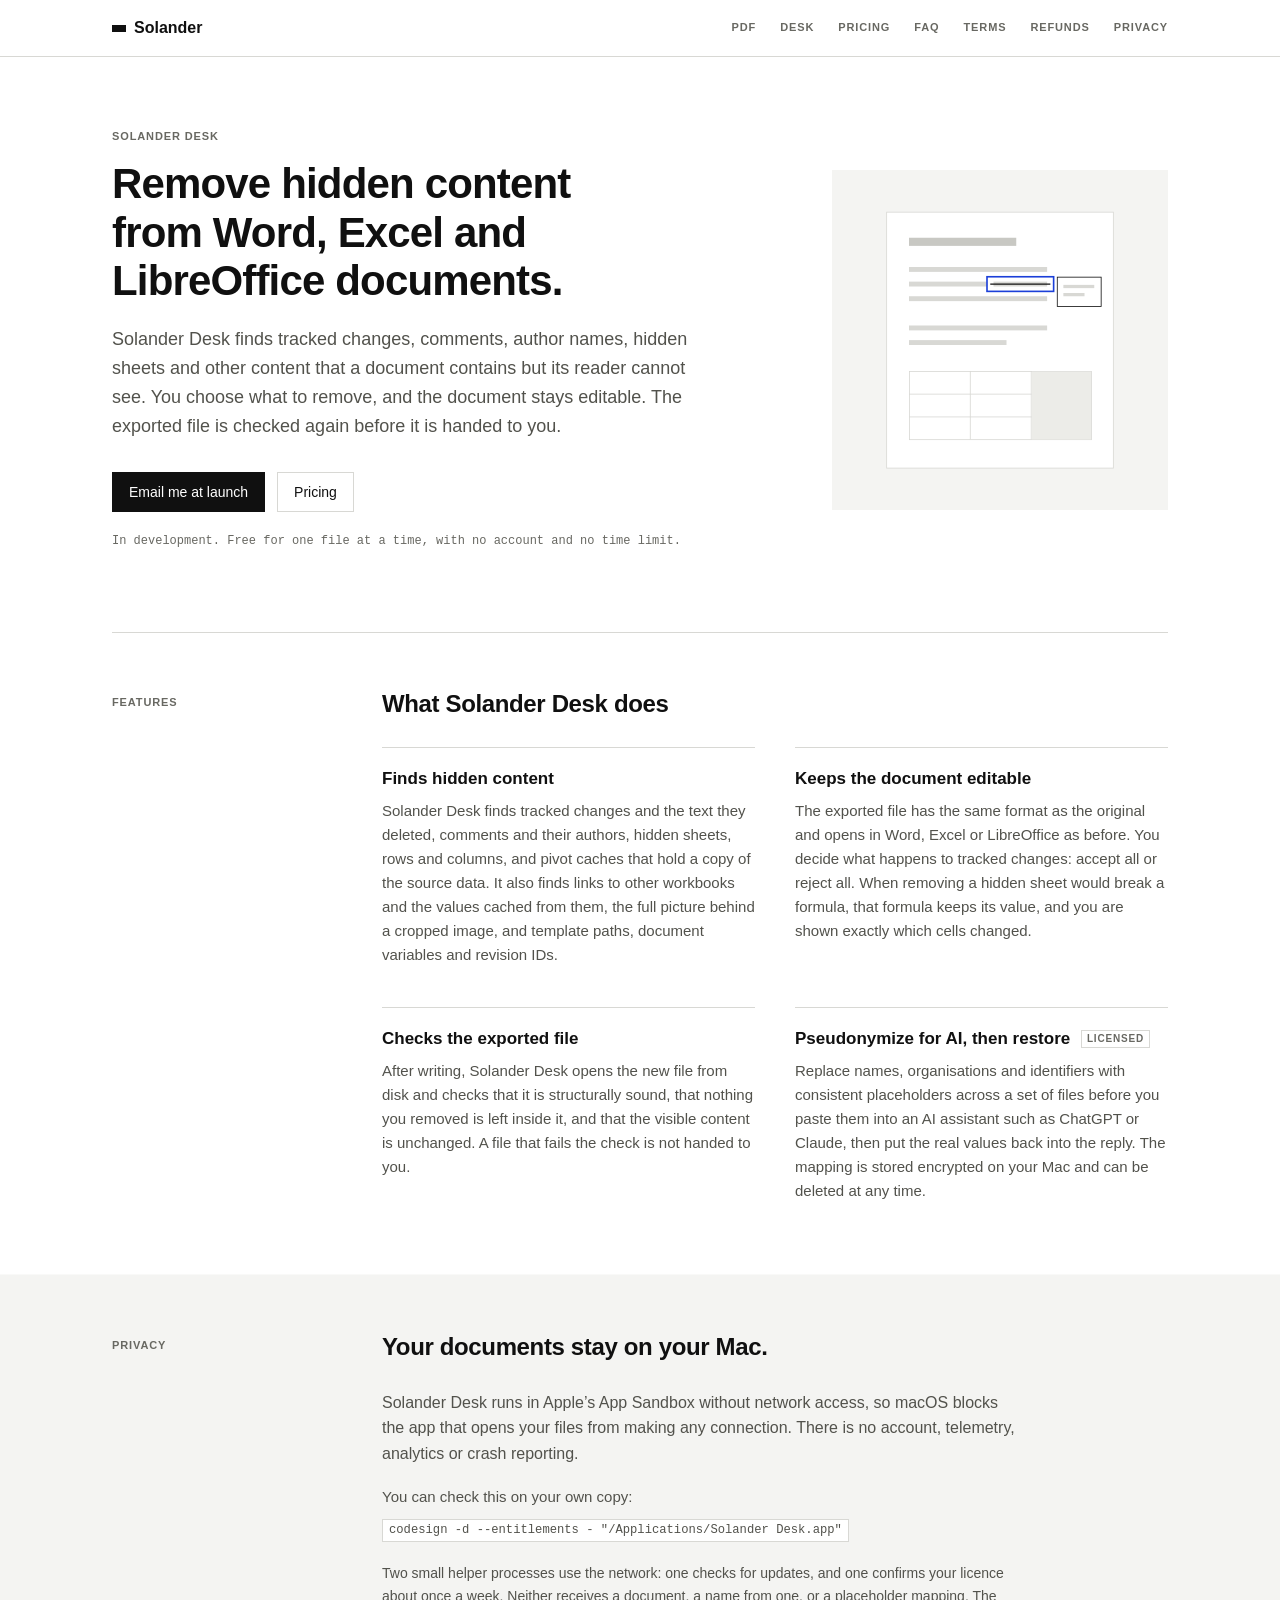
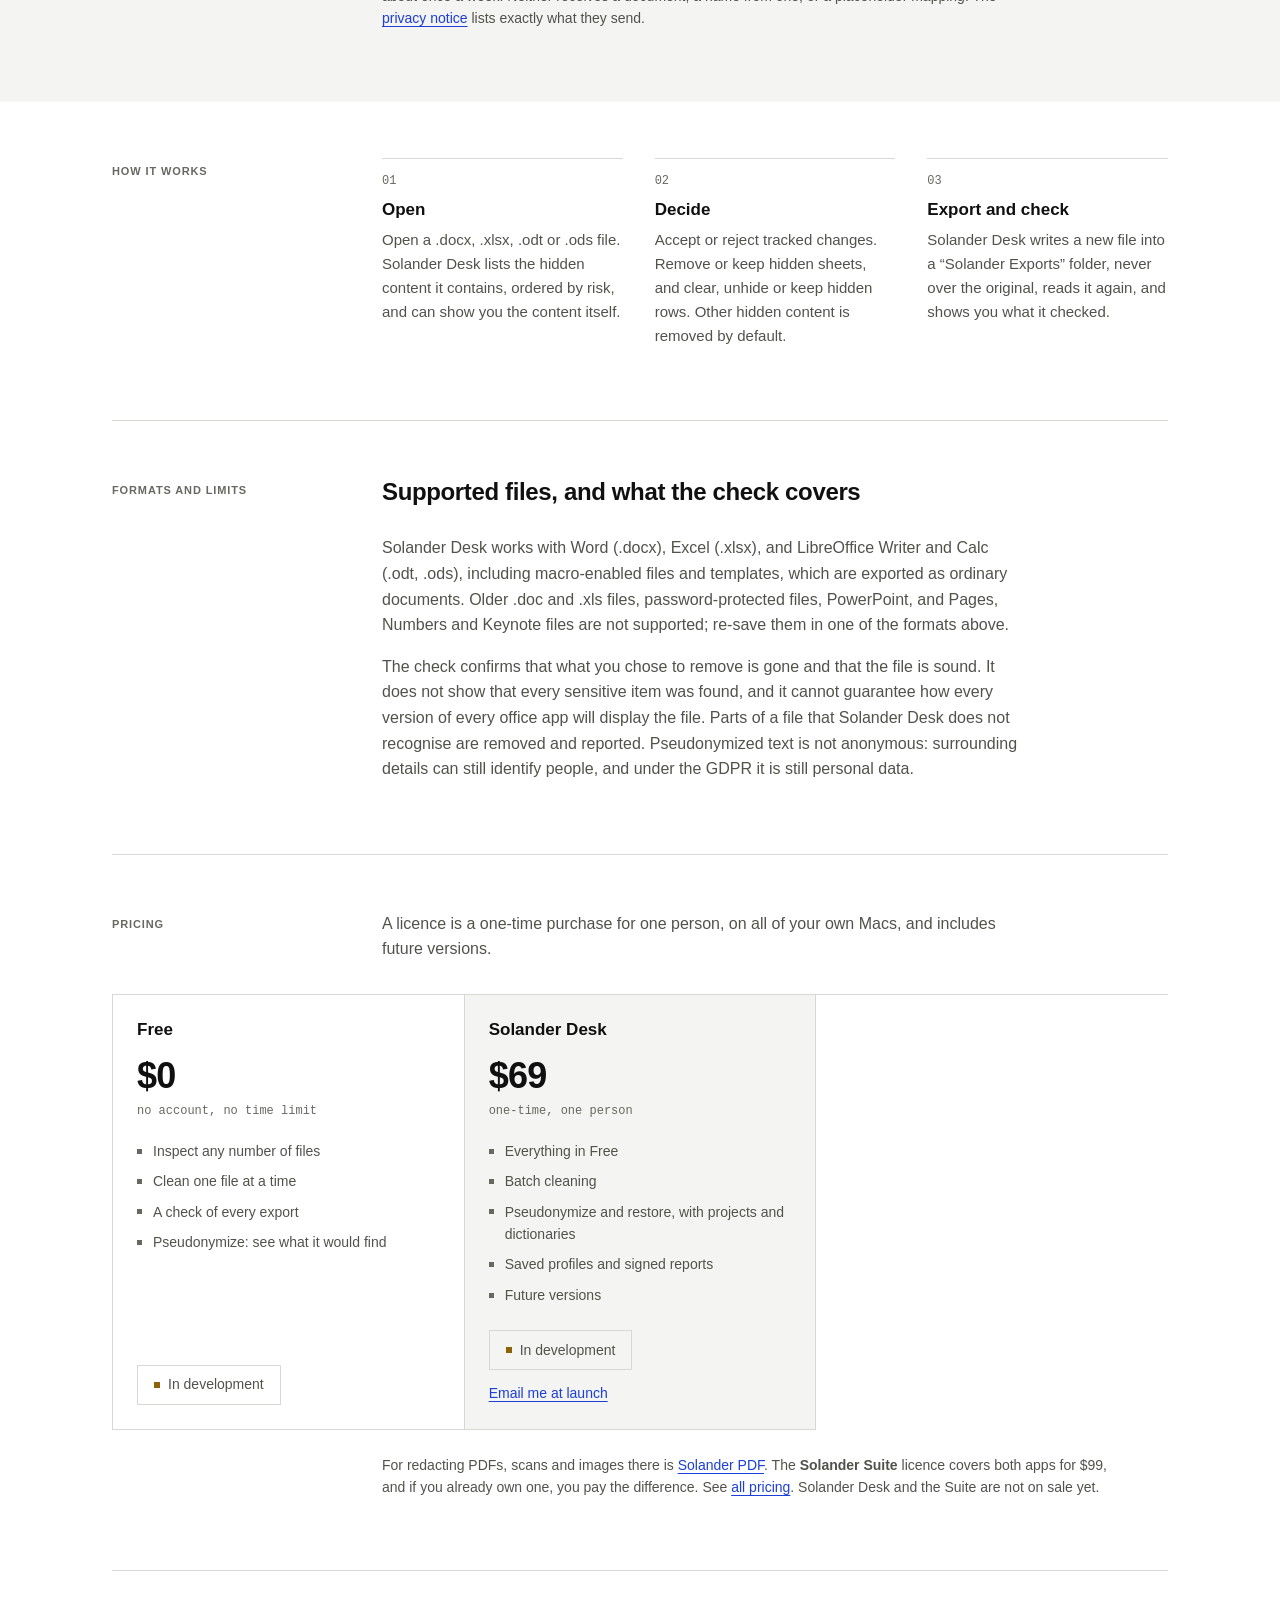
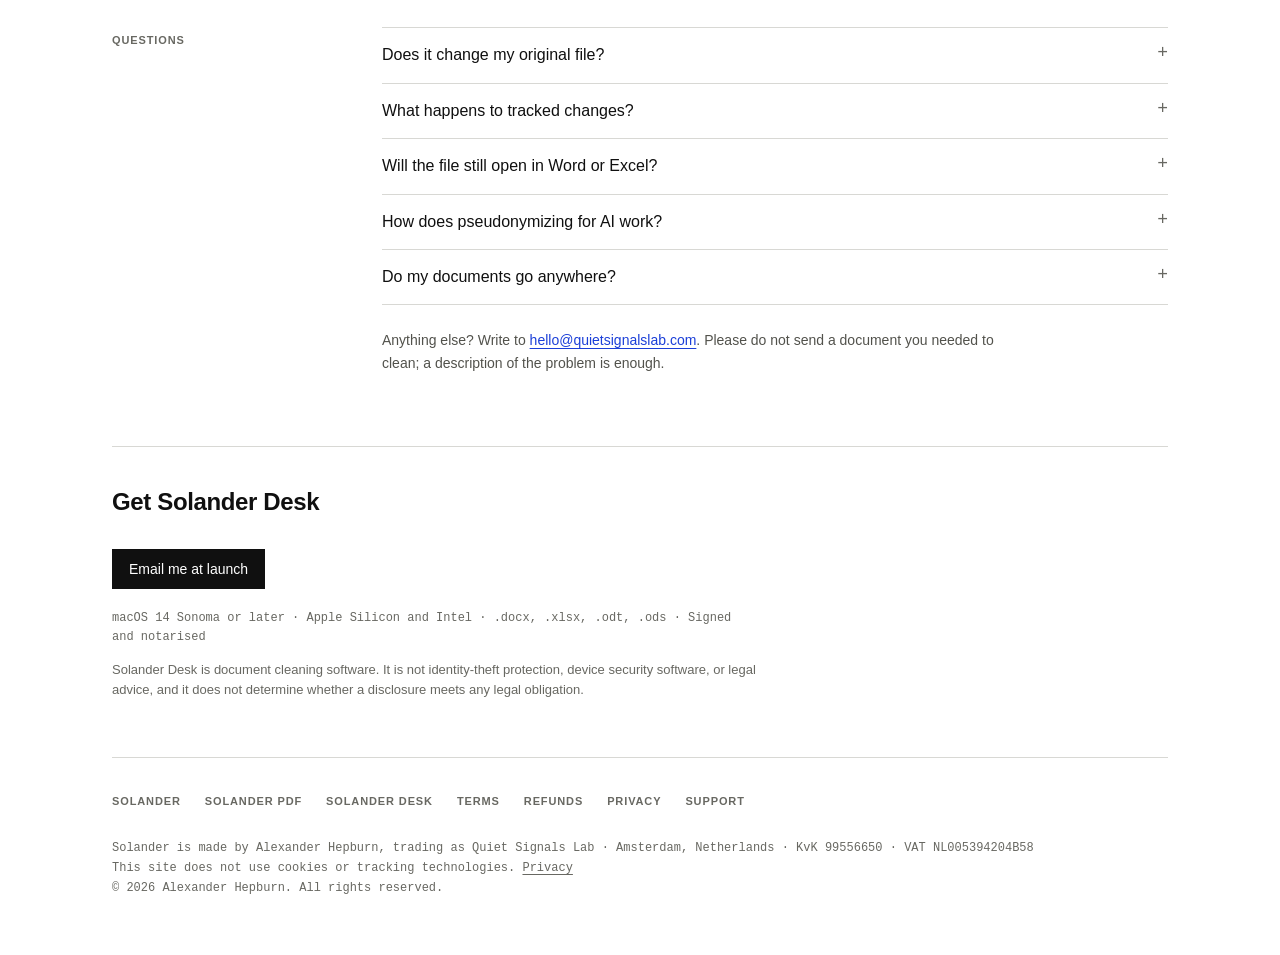
==== commit 7c49ecdf: "Plain descriptions and a quieter design Copy: simple descriptive sentences instead of slogans. Solan" ====
--- a/desk/index.html
+++ b/desk/index.html
@@ -3,9 +3,9 @@
 <head>
     <meta charset="UTF-8">
     <meta name="viewport" content="width=device-width, initial-scale=1.0">
-    <meta name="description" content="Solander Desk finds what Word, Excel and LibreOffice files carry that their readers cannot see — tracked changes, comments, authors, hidden sheets, cached data — removes what you choose, keeps the file editable, and checks its own work. On your Mac.">
+    <meta name="description" content="Solander Desk removes hidden content from Word, Excel and LibreOffice documents on your Mac: tracked changes, comments, author names, hidden sheets and cached data. You choose what to remove, the document stays editable, and the exported file is checked.">
     <meta name="author" content="Quiet Signals Lab">
-    <title>Solander Desk — clean Word, Excel and LibreOffice files, and keep them editable</title>
+    <title>Solander Desk — remove hidden content from Word, Excel and LibreOffice documents</title>
 
     <link rel="icon" type="image/svg+xml" href="/assets/favicon.svg">
     <link rel="stylesheet" href="/styles.css">
@@ -32,9 +32,9 @@
     <!-- Hero -->
     <section class="sl-hero">
         <div>
-            <p class="sl-eyebrow">Solander Desk &middot; For Word, Excel and LibreOffice files</p>
-            <h1>Clean files you can still edit.</h1>
-            <p class="sl-lede">Solander Desk finds what a document carries that its reader cannot see &mdash; tracked changes, comments, authors, hidden sheets, cached data &mdash; removes what you choose, and re-reads its own output to check nothing is left. The file stays a file you can keep working on.</p>
+            <p class="sl-eyebrow">Solander Desk</p>
+            <h1>Remove hidden content from Word, Excel and LibreOffice documents.</h1>
+            <p class="sl-lede">Solander Desk finds tracked changes, comments, author names, hidden sheets and other content that a document contains but its reader cannot see. You choose what to remove, and the document stays editable. The exported file is checked again before it is handed to you.</p>
             <div class="sl-cta">
                 <!-- AT LAUNCH: once the first release is published, replace the mailto below with
                        <a href="https://github.com/Quiet-Signals-Lab/solander/releases/download/desk-v<version>/SolanderDesk-<version>.dmg" class="appstore-badge">Download free for macOS</a>
@@ -43,16 +43,15 @@
                      release updates the appcast and these links in the same commit.
                      There are two Download markers on this page (hero and closing section). -->
                 <a href="mailto:hello@quietsignalslab.com?subject=Solander%20Desk%20%E2%80%94%20tell%20me%20when%20it%20launches" class="appstore-badge">Email me at launch</a>
-                <a href="#pricing" class="sl-btn-quiet">See pricing</a>
-                <a href="/" class="sl-btn-quiet">The Solander family</a>
+                <a href="#pricing" class="sl-btn-quiet">Pricing</a>
             </div>
-            <p class="sl-fine">In development. Free for one file at a time &mdash; no account, no time limit.</p>
+            <p class="sl-fine">In development. Free for one file at a time, with no account and no time limit.</p>
         </div>
 
         <!-- A draft with a deletion struck through, a comment and a hidden sheet tab, and the
              check. Drawn, not a screenshot, so it cannot misrepresent the interface. -->
         <div class="sl-hero-art" aria-hidden="true">
-            <svg viewBox="0 0 320 400" xmlns="http://www.w3.org/2000/svg">
+            <svg viewBox="0 0 320 340" xmlns="http://www.w3.org/2000/svg">
                 <rect x="20.5" y="12.5" width="279" height="315" fill="#FFFFFF" stroke="#D8D8D4"/>
                 <rect x="48" y="44" width="132" height="10" fill="#C8C8C3"/>
                 <g fill="#D8D8D4">
@@ -78,84 +77,80 @@
                     <line x1="198.5" y1="208" x2="198.5" y2="292"/>
                 </g>
                 <rect x="199" y="209" width="73" height="83" fill="#ECECE8"/>
-                <rect x="196.5" y="205.5" width="79" height="90" fill="none" stroke="#101010" stroke-dasharray="3 2"/>
                 <!-- Your selection -->
                 <rect x="144" y="92" width="82" height="18" fill="none" stroke="#1B3FD8" stroke-width="2"/>
-                <rect x="20" y="344" width="280" height="36" fill="#101010"/>
-                <text x="36" y="366" fill="#FFFFFF" font-family="ui-monospace, SF Mono, Menlo, monospace" font-size="11" letter-spacing="1.2">RE-READ &#183; 3 / 3 REMOVED</text>
             </svg>
         </div>
     </section>
 
     <!-- What it finds and does -->
     <section class="sl-section" id="features">
-        <p class="sl-kicker">Why Solander Desk</p>
-        <h2>Most &ldquo;remove metadata&rdquo; tools clear the author field. The rest of the file still talks.</h2>
+        <p class="sl-kicker">Features</p>
+        <h2>What Solander Desk does</h2>
         <div class="sl-grid">
             <article class="sl-card">
-                <h3>Finds what the reader cannot see</h3>
-                <p>Tracked changes and the text they deleted. Comments and who wrote them. Hidden and &ldquo;very hidden&rdquo; sheets, hidden rows and columns. Pivot caches that hold a full copy of the source data. Links to other workbooks, with values cached from them. The whole picture behind a cropped image. Template paths, document variables, revision IDs, and markup other software left behind.</p>
-            </article>
-            <article class="sl-card">
-                <h3>Keeps the file editable</h3>
-                <p>A Word file comes out as a Word file, a workbook as a workbook. You decide what happens to tracked changes &mdash; accept all or reject all, never guessed. When removing a hidden sheet would break a formula, that formula keeps its value, and you are shown exactly which cells changed.</p>
-            </article>
-            <article class="sl-card">
-                <h3>Checks its own work</h3>
-                <p>After writing, Solander Desk opens the new file from disk and checks it again: that it is structurally sound, that nothing you removed is anywhere inside it, and that what a reader sees is what it was. A file that fails is not handed to you.</p>
+                <h3>Finds hidden content</h3>
+                <p>Solander Desk finds tracked changes and the text they deleted, comments and their authors, hidden sheets, rows and columns, and pivot caches that hold a copy of the source data. It also finds links to other workbooks and the values cached from them, the full picture behind a cropped image, and template paths, document variables and revision IDs.</p>
+            </article>
+            <article class="sl-card">
+                <h3>Keeps the document editable</h3>
+                <p>The exported file has the same format as the original and opens in Word, Excel or LibreOffice as before. You decide what happens to tracked changes: accept all or reject all. When removing a hidden sheet would break a formula, that formula keeps its value, and you are shown exactly which cells changed.</p>
+            </article>
+            <article class="sl-card">
+                <h3>Checks the exported file</h3>
+                <p>After writing, Solander Desk opens the new file from disk and checks that it is structurally sound, that nothing you removed is left inside it, and that the visible content is unchanged. A file that fails the check is not handed to you.</p>
             </article>
             <article class="sl-card">
                 <h3>Pseudonymize for AI, then restore <span class="sl-tag">Licensed</span></h3>
-                <p>Replace names, organisations and identifiers with consistent placeholders across a set of files before you paste them into ChatGPT or Claude &mdash; then put the real values back into the answer. The mapping stays on your Mac, encrypted, and can be forgotten for good.</p>
+                <p>Replace names, organisations and identifiers with consistent placeholders across a set of files before you paste them into an AI assistant such as ChatGPT or Claude, then put the real values back into the reply. The mapping is stored encrypted on your Mac and can be deleted at any time.</p>
             </article>
         </div>
     </section>
 
     <!-- Privacy -->
     <section class="sl-section sl-band">
-        <p class="sl-kicker">Private by design</p>
-        <h2>Your documents never leave your Mac.</h2>
+        <p class="sl-kicker">Privacy</p>
+        <h2>Your documents stay on your Mac.</h2>
         <div class="sl-body">
-            <p>That is enforced by macOS, not promised by us. Solander Desk runs in Apple&rsquo;s App Sandbox <strong>without</strong> network access, so the operating system refuses any outbound connection from the app that opens your files. No account, no telemetry, no analytics, no crash reporting.</p>
-            <p class="sl-verify">Check it on your own copy: <code>codesign -d --entitlements - &quot;/Applications/Solander Desk.app&quot;</code></p>
-            <p class="sl-small">Two small helper processes do use the network &mdash; one checks for updates, one confirms your licence about once a week. Neither ever receives a document, a name from one, or a placeholder mapping. <a href="/privacy.html">Exactly what they send</a>.</p>
+            <p>Solander Desk runs in Apple&rsquo;s App Sandbox without network access, so macOS blocks the app that opens your files from making any connection. There is no account, telemetry, analytics or crash reporting.</p>
+            <p class="sl-verify">You can check this on your own copy: <code>codesign -d --entitlements - &quot;/Applications/Solander Desk.app&quot;</code></p>
+            <p class="sl-small">Two small helper processes use the network: one checks for updates, and one confirms your licence about once a week. Neither receives a document, a name from one, or a placeholder mapping. The <a href="/privacy.html">privacy notice</a> lists exactly what they send.</p>
         </div>
     </section>
 
     <!-- How it works -->
     <section class="sl-section" id="how">
         <p class="sl-kicker">How it works</p>
-        <h2>Three steps, and nothing is decided for you.</h2>
         <ol class="sl-steps">
             <li>
                 <h3>Open</h3>
-                <p>Drop in a .docx, .xlsx, .odt or .ods file. Solander Desk lists what it carries, by risk, and shows you the hidden content itself if you ask.</p>
+                <p>Open a .docx, .xlsx, .odt or .ods file. Solander Desk lists the hidden content it contains, ordered by risk, and can show you the content itself.</p>
             </li>
             <li>
                 <h3>Decide</h3>
-                <p>Accept or reject tracked changes. Remove or keep hidden sheets; clear, unhide or keep hidden rows. Everything else removable goes by default.</p>
+                <p>Accept or reject tracked changes. Remove or keep hidden sheets, and clear, unhide or keep hidden rows. Other hidden content is removed by default.</p>
             </li>
             <li>
-                <h3>Export and verify</h3>
-                <p>Solander Desk writes a new file into a &ldquo;Solander Exports&rdquo; folder, never over the original, re-reads it, and shows you what it checked.</p>
+                <h3>Export and check</h3>
+                <p>Solander Desk writes a new file into a &ldquo;Solander Exports&rdquo; folder, never over the original, reads it again, and shows you what it checked.</p>
             </li>
         </ol>
     </section>
 
     <!-- Honest limits -->
     <section class="sl-section">
-        <p class="sl-kicker">Plain about its limits</p>
-        <h2>What it checks &mdash; and what it does not.</h2>
+        <p class="sl-kicker">Formats and limits</p>
+        <h2>Supported files, and what the check covers</h2>
         <div class="sl-body">
-            <p>Verification checks that what you chose to remove is gone and that the file is sound. It does <strong>not</strong> prove every sensitive item was found, and it cannot promise how every version of every office app will display the file. Parts of a file it does not understand are removed and reported, never passed through unexamined. Pseudonymized is not anonymous: surrounding details can still identify people, and under the GDPR pseudonymized data is still personal data.</p>
-            <p>Word (.docx), Excel (.xlsx), and LibreOffice Writer and Calc (.odt, .ods), including macro-enabled files and templates, which come out as ordinary documents. Older .doc and .xls files, password-protected files, PowerPoint and Pages, Numbers and Keynote files are not cleaned: re-save them as one of the formats above.</p>
+            <p>Solander Desk works with Word (.docx), Excel (.xlsx), and LibreOffice Writer and Calc (.odt, .ods), including macro-enabled files and templates, which are exported as ordinary documents. Older .doc and .xls files, password-protected files, PowerPoint, and Pages, Numbers and Keynote files are not supported; re-save them in one of the formats above.</p>
+            <p>The check confirms that what you chose to remove is gone and that the file is sound. It does not show that every sensitive item was found, and it cannot guarantee how every version of every office app will display the file. Parts of a file that Solander Desk does not recognise are removed and reported. Pseudonymized text is not anonymous: surrounding details can still identify people, and under the GDPR it is still personal data.</p>
         </div>
     </section>
 
     <!-- Pricing -->
     <section class="sl-section" id="pricing">
         <p class="sl-kicker">Pricing</p>
-        <h2>Bought once. No subscription.</h2>
+        <p class="sl-intro">A licence is a one-time purchase for one person, on all of your own Macs, and includes future versions.</p>
         <div class="sl-plans">
             <div class="sl-plan">
                 <h3>Free</h3>
@@ -164,7 +159,7 @@
                 <ul>
                     <li>Inspect any number of files</li>
                     <li>Clean one file at a time</li>
-                    <li>Verification of every export</li>
+                    <li>A check of every export</li>
                     <li>Pseudonymize: see what it would find</li>
                 </ul>
                 <div class="sl-plan-action">
@@ -175,13 +170,13 @@
             <div class="sl-plan sl-plan-main">
                 <h3>Solander Desk</h3>
                 <p class="sl-price">$69</p>
-                <p class="sl-price-sub">once, for one person</p>
+                <p class="sl-price-sub">one-time, one person</p>
                 <ul>
                     <li>Everything in Free</li>
                     <li>Batch cleaning</li>
                     <li>Pseudonymize and restore, with projects and dictionaries</li>
                     <li>Saved profiles and signed reports</li>
-                    <li>On all your own Macs, with every future version</li>
+                    <li>Future versions</li>
                 </ul>
                 <div class="sl-plan-action">
                     <!-- AT LAUNCH (Paddle): replace the element below with
@@ -193,41 +188,40 @@
             </div>
         </div>
 
-        <p class="sl-note">Also redacting PDFs and scans? <strong>Solander Suite</strong> is Solander Desk and <a href="/pdf/">Solander PDF</a> on one licence, for $99 &mdash; and if you already own one, you pay the difference. See <a href="/#pricing">family pricing</a>. Solander Desk and the Suite are not on sale yet.</p>
+        <p class="sl-note">For redacting PDFs, scans and images there is <a href="/pdf/">Solander PDF</a>. The <strong>Solander Suite</strong> licence covers both apps for $99, and if you already own one, you pay the difference. See <a href="/#pricing">all pricing</a>. Solander Desk and the Suite are not on sale yet.</p>
     </section>
 
     <!-- FAQ -->
     <section class="sl-section" id="faq">
         <p class="sl-kicker">Questions</p>
-        <h2>Frequently asked</h2>
         <div class="sl-faq">
             <details>
                 <summary>Does it change my original file?</summary>
-                <p>Never. It writes a new file with the same name into a &ldquo;Solander Exports&rdquo; folder, and will not write into the folder the original is in, so the two are never mixed up.</p>
+                <p>No. It writes a new file with the same name into a &ldquo;Solander Exports&rdquo; folder, and never into the folder the original is in, so the two are not mixed up.</p>
             </details>
             <details>
                 <summary>What happens to tracked changes?</summary>
-                <p>You choose, per file: accept all, or reject all. Either changes what the document says, so Solander Desk never picks for you, and it will not export until you have chosen.</p>
+                <p>You choose, per file: accept all, or reject all. Either one changes what the document says, so Solander Desk does not choose for you, and it will not export until you have chosen.</p>
             </details>
             <details>
                 <summary>Will the file still open in Word or Excel?</summary>
-                <p>That is the whole point, and it is what we test hardest. Solander Desk rewrites only the parts it has to, leaves the rest byte for byte as it was, and checks the file&rsquo;s structure after writing it.</p>
+                <p>Yes. Solander Desk rewrites only the parts it has to, leaves the rest of the file exactly as it was, and checks the file&rsquo;s structure after writing it.</p>
             </details>
             <details>
                 <summary>How does pseudonymizing for AI work?</summary>
-                <p>You give Solander Desk the names and terms to replace, and review what it finds. It replaces them with placeholders like (PERSON-1) consistently across every file in a project, and copies the text for you to paste. When the answer comes back, paste it into Restore and the real names go back in &mdash; even if the AI wrote the placeholder a little differently.</p>
+                <p>You give Solander Desk the names and terms to replace, and review what it finds. It replaces them with placeholders like (PERSON-1) consistently across every file in a project, and copies the text for you to paste. When the reply comes back, paste it into Restore and the real names are put back, even if the AI wrote a placeholder slightly differently.</p>
             </details>
             <details>
                 <summary>Do my documents go anywhere?</summary>
                 <p>No. The app that opens them has no network access, enforced by macOS. The placeholder mapping is stored encrypted on your Mac, with its key in your Keychain, and never sent anywhere.</p>
             </details>
         </div>
-        <p class="sl-support">Anything else? Write to <a href="mailto:hello@quietsignalslab.com?subject=Solander%20Desk">hello@quietsignalslab.com</a>. Please do not send a document you needed to clean &mdash; a description of the problem is enough.</p>
+        <p class="sl-support">Anything else? Write to <a href="mailto:hello@quietsignalslab.com?subject=Solander%20Desk">hello@quietsignalslab.com</a>. Please do not send a document you needed to clean; a description of the problem is enough.</p>
     </section>
 
     <!-- Closing call to action -->
     <section class="sl-final">
-        <h2>Hear when it is ready.</h2>
+        <h2>Get Solander Desk</h2>
         <div class="sl-cta">
             <!-- AT LAUNCH: replace with
                  <a href="https://github.com/Quiet-Signals-Lab/solander/releases/download/desk-v<version>/SolanderDesk-<version>.dmg" class="appstore-badge">Download free for macOS</a> -->
--- a/styles.css
+++ b/styles.css
@@ -4,17 +4,16 @@
  * repo), so the tokens below are the app's, value for value, in both appearances. Change one
  * there, change it here.
  *
- * The rules, carried over from the app and read through Bauhaus:
- * - Colour carries meaning, never mood. Ink and paper do the work. Blue is what you can act on
- *   (links, focus; in the app, your selection). Amber is "look at this, not yet" (in the app,
- *   text nobody could read). Red is a failure and appears only when something failed.
+ * The rules, carried over from the app:
+ * - Quiet. Hierarchy comes from weight, size and space, not from contrast. Headings are
+ *   modest, paragraphs are secondary ink, and there are no large black areas.
+ * - Colour carries meaning, never mood. Blue is what you can act on (links, focus; in the app,
+ *   your selection). Amber is "not yet" (in the app, text nobody could read). Red is a failure.
  * - One grid: twelve columns, and a 4px module under every dimension.
- * - Type from the system, as in the app: SF Pro for words, SF Mono for machine data and
- *   numbers. Hierarchy from weight, case and space. Nothing loaded from anywhere.
- * - No ornament: no shadows, gradients or rounded corners. Planes are separated by rules: a
- *   heavy ink rule opens a section, a hairline divides within one.
- * - The motif is the redaction itself: a black rectangle. The square marker is the app's
- *   finding marker.
+ * - Type from the system, as in the app: SF Pro for words, SF Mono for machine data. Nothing
+ *   loaded from anywhere.
+ * - No ornament: no shadows, gradients or rounded corners. Planes are separated by hairlines,
+ *   or set on the app's ground grey.
  */
 
 :root {
@@ -37,8 +36,7 @@
     --mono: ui-monospace, "SF Mono", SFMono-Regular, Menlo, Consolas, monospace;
 
     --gutter: 32px;
-    --max: 1200px;
-    --heavy: 4px;
+    --max: 1120px;
 }
 
 @media (prefers-color-scheme: dark) {
@@ -66,12 +64,11 @@
 body {
     background: var(--paper);
     color: var(--ink);
-    font: 400 17px/1.55 var(--sans);
+    font: 400 16px/1.6 var(--sans);
     -webkit-font-smoothing: antialiased;
 }
 
 a { color: var(--selected); text-decoration: underline; text-underline-offset: 3px; text-decoration-thickness: 1px; }
-a:hover { text-decoration-thickness: 2px; }
 :focus-visible { outline: 2px solid var(--selected); outline-offset: 2px; }
 
 strong { font-weight: 600; }
@@ -86,16 +83,16 @@
 }
 
 /* The app's section label: uppercase, tracked, semibold, secondary ink. */
-.sl-kicker, .sl-eyebrow, .page-label, .nav-links a, .footer-links a, .sl-which th, .sl-tag {
-    font: 600 12px/1.4 var(--sans);
+.sl-kicker, .sl-eyebrow, .page-label, .nav-links a, .footer-links a, .sl-tag {
+    font: 600 11px/1.4 var(--sans);
     letter-spacing: 0.08em;
     text-transform: uppercase;
-    color: var(--ink-2);
+    color: var(--ink-3);
 }
 
 /* ---- Header ---------------------------------------------------------------------- */
 
-header { border-bottom: 1px solid var(--rule); background: var(--paper); }
+header { border-bottom: 1px solid var(--rule); }
 
 nav {
     max-width: var(--max);
@@ -112,14 +109,13 @@
 .nav-brand {
     display: inline-flex;
     align-items: center;
-    gap: 10px;
-    font: 700 17px/1 var(--display);
-    letter-spacing: -0.01em;
+    gap: 8px;
+    font: 600 16px/1 var(--display);
     color: var(--ink);
     text-decoration: none;
 }
 /* A redaction: the brand mark is the thing the product makes. */
-.nav-brand::before { content: ""; width: 20px; height: 10px; background: var(--ink); }
+.nav-brand::before { content: ""; width: 14px; height: 7px; background: var(--ink); }
 
 .nav-links { list-style: none; display: flex; flex-wrap: wrap; gap: 4px 24px; }
 .nav-links a { text-decoration: none; display: inline-block; padding: 8px 0; }
@@ -127,31 +123,14 @@
 
 /* ---- Page frame ------------------------------------------------------------------ */
 
-main.sl {
-    max-width: var(--max);
-    margin: 0 auto;
-    padding: 0 var(--gutter);
-    counter-reset: section;
-}
-
-h1, h2, h3 { font-family: var(--display); color: inherit; text-wrap: balance; }
-
-h1 {
-    font-size: clamp(2.5rem, 1.5rem + 4vw, 4.75rem);
-    font-weight: 700;
-    line-height: 1.02;
-    letter-spacing: -0.035em;
-}
-
-h2 {
-    font-size: clamp(1.75rem, 1.25rem + 1.5vw, 2.5rem);
-    font-weight: 700;
-    line-height: 1.1;
-    letter-spacing: -0.025em;
-    max-width: 26ch;
-}
-
-h3 { font-size: 1.125rem; font-weight: 600; line-height: 1.3; letter-spacing: -0.01em; }
+main.sl { max-width: var(--max); margin: 0 auto; padding: 0 var(--gutter); }
+
+h1, h2, h3 { font-family: var(--display); font-weight: 600; color: var(--ink); text-wrap: balance; }
+h1 { font-size: clamp(1.875rem, 1.4rem + 1.6vw, 2.625rem); line-height: 1.15; letter-spacing: -0.02em; }
+h2 { font-size: 1.5rem; line-height: 1.25; letter-spacing: -0.015em; }
+h3 { font-size: 1.0625rem; line-height: 1.35; }
+
+p, li { color: var(--ink-2); }
 
 /* ---- Hero ------------------------------------------------------------------------ */
 
@@ -160,143 +139,126 @@
     grid-template-columns: repeat(12, minmax(0, 1fr));
     column-gap: 24px;
     align-items: center;
-    padding: 80px 0 96px;
+    padding: 72px 0 80px;
 }
 .sl-hero > :first-child { grid-column: 1 / 8; }
-.sl-hero-art { grid-column: 8 / -1; }
-
-.sl-eyebrow { margin-bottom: 20px; }
-.sl-hero h1 { margin-bottom: 28px; }
-
-.sl-lede { font-size: 1.25rem; line-height: 1.5; max-width: 34em; }
-
-.sl-cta { display: flex; flex-wrap: wrap; gap: 12px; margin-top: 36px; }
-
-.sl-fine {
-    font: 400 12px/1.6 var(--mono);
-    color: var(--ink-3);
-    margin-top: 20px;
-    max-width: 48em;
-}
-
-/* The drawn page sits on the ground, as a document sits on the app's canvas. */
-.sl-hero-art {
-    background: var(--ground);
-    padding: 40px 32px;
-    display: flex;
-    justify-content: center;
-}
-.sl-hero-art svg { width: 100%; max-width: 360px; height: auto; display: block; }
+.sl-hero-art { grid-column: 9 / -1; }
+/* The family page has no drawing in its hero: the two apps below carry one each. */
+.sl-hero-text > :first-child { grid-column: 1 / 10; }
+
+.sl-eyebrow { margin-bottom: 16px; }
+.sl-hero h1 { margin-bottom: 20px; }
+
+.sl-lede { font-size: 1.125rem; line-height: 1.6; max-width: 36em; }
+
+.sl-cta { display: flex; flex-wrap: wrap; gap: 12px; margin-top: 32px; }
+
+.sl-fine { font: 400 12px/1.6 var(--mono); color: var(--ink-3); margin-top: 20px; max-width: 52em; }
+
+/* A drawn page on the ground, as a document sits on the app's canvas. */
+.sl-hero-art, .sl-card-art { background: var(--ground); padding: 32px; display: flex; justify-content: center; }
+.sl-hero-art svg, .sl-card-art svg { width: 100%; max-width: 260px; height: auto; display: block; }
 
 /* ---- Buttons --------------------------------------------------------------------- */
 
-/* Square, flat, one weight of border: the app's SolanderButtonStyle at a size a finger
- * can hit. `.appstore-badge` is the prominent one. */
+/* Square and flat, as the app's SolanderButtonStyle; one prominent action per group. */
 .appstore-badge, .sl-btn-quiet, .sl-soon {
     display: inline-flex;
     align-items: center;
-    gap: 10px;
-    min-height: 44px;
-    padding: 0 20px;
-    font: 500 15px/1.2 var(--sans);
+    gap: 8px;
+    min-height: 40px;
+    padding: 0 16px;
+    font: 500 14px/1.2 var(--sans);
     text-decoration: none;
     border: 1px solid var(--ink);
 }
 .appstore-badge { background: var(--ink); color: var(--paper); }
-.appstore-badge:hover { text-decoration: none; opacity: 0.85; }
+.appstore-badge:hover { opacity: 0.85; }
 .sl-btn-quiet { background: var(--paper); color: var(--ink); border-color: var(--rule); }
-.sl-btn-quiet:hover { border-color: var(--ink); }
-
-/* Where a Buy or Download button will stand. Not a link. Amber, the app's "not yet
- * resolved" colour, on the marker only. */
-.sl-soon { border-color: var(--rule); color: var(--ink-2); cursor: default; }
-.sl-soon::before { content: ""; width: 8px; height: 8px; background: var(--attention); flex: none; }
+.sl-btn-quiet:hover { border-color: var(--ink-3); }
+
+/* Where a Buy or Download button will stand. Not a link. Amber on the marker only. */
+.sl-soon { background: transparent; border-color: var(--rule); color: var(--ink-2); cursor: default; }
+.sl-soon::before { content: ""; width: 6px; height: 6px; background: var(--attention); flex: none; }
 
 /* ---- Sections -------------------------------------------------------------------- */
 
-/* Asymmetric: the numbered label holds the left quarter, the content the rest. */
+/* The label holds the left quarter, the content the rest. */
 .sl-section {
     display: grid;
     grid-template-columns: repeat(12, minmax(0, 1fr));
     column-gap: 24px;
-    border-top: var(--heavy) solid var(--ink);
-    padding: 40px 0 112px;
-    counter-increment: section;
-}
+    border-top: 1px solid var(--rule);
+    padding: 56px 0 72px;
+}
+.sl-section > * { grid-column: 4 / -1; }
+.sl-section > .sl-kicker { grid-column: 1 / 4; padding-top: 6px; padding-right: 24px; }
+.sl-section > h2 { margin-bottom: 12px; }
+.sl-section > h2 + :not(p) { margin-top: 16px; }
+.sl-intro { max-width: 40em; margin-bottom: 32px; }
 /* A page with no hero (the upgrade page) still needs air between the nav and the rule. */
-main.sl > .sl-section:first-child { margin-top: 64px; }
-.sl-section > * { grid-column: 4 / -1; }
-.sl-section > .sl-kicker { grid-column: 1 / 4; padding-top: 10px; padding-right: 24px; }
-.sl-section > h2 { margin-bottom: 48px; }
-
-.sl-kicker::before {
-    content: counter(section, decimal-leading-zero);
-    display: block;
-    font: 500 13px/1 var(--mono);
-    letter-spacing: 0;
-    color: var(--ink);
-    margin-bottom: 12px;
-}
+main.sl > .sl-section:first-child { margin-top: 48px; }
 
 .sl-body { max-width: 40em; }
 .sl-body p + p { margin-top: 16px; }
 
-/* Features: columns under a rule, no boxes. */
-.sl-grid { display: grid; grid-template-columns: repeat(2, minmax(0, 1fr)); gap: 56px 40px; }
-.sl-card { border-top: 2px solid var(--ink); padding-top: 20px; }
-.sl-card .sl-eyebrow { margin-bottom: 12px; font-size: 12px; color: var(--ink-2); }
-.sl-card h3 { margin-bottom: 12px; }
-.sl-card p { color: var(--ink-2); font-size: 16px; }
-.sl-card-link { display: inline-block; margin-top: 20px; font-weight: 500; }
+/* Features: columns under a hairline, no boxes. */
+.sl-grid { display: grid; grid-template-columns: repeat(2, minmax(0, 1fr)); gap: 40px 40px; }
+.sl-card { border-top: 1px solid var(--rule); padding-top: 20px; }
+.sl-card h3 { margin-bottom: 8px; }
+.sl-card p { font-size: 15px; }
+.sl-card-link { display: inline-block; margin-top: 16px; font-size: 15px; }
+
+/* The two apps on the family page: a drawing each, then what the app does. */
+.sl-apps { display: grid; grid-template-columns: repeat(2, minmax(0, 1fr)); gap: 40px; }
+.sl-apps .sl-card { border-top: 0; padding-top: 0; }
+.sl-card-art { margin-bottom: 24px; padding: 28px; }
+.sl-card-art svg { max-width: 200px; }
+.sl-card .sl-eyebrow { margin-bottom: 8px; font-size: 11px; color: var(--ink-3); }
+.sl-card .sl-use { margin-bottom: 16px; }
+.sl-card ul { list-style: none; font-size: 15px; }
+.sl-card li, .sl-plan li { position: relative; padding-left: 16px; }
+.sl-card li + li, .sl-plan li + li { margin-top: 8px; }
+.sl-card li::before, .sl-plan li::before {
+    content: ""; position: absolute; left: 0; top: 0.62em; width: 5px; height: 5px; background: var(--ink-3);
+}
 
 .sl-tag {
     display: inline-block;
-    font-size: 11px;
+    font-size: 10px;
     border: 1px solid var(--rule);
-    padding: 2px 6px;
-    margin-left: 8px;
+    padding: 1px 5px;
+    margin-left: 6px;
     vertical-align: 2px;
 }
 
-/* "Which one do I need?" */
-.sl-which { width: 100%; border-collapse: collapse; font-size: 16px; }
-.sl-which th { text-align: left; padding: 0 0 12px; border-bottom: 2px solid var(--ink); }
-.sl-which td { padding: 16px 0; border-bottom: 1px solid var(--rule); vertical-align: top; }
-.sl-which th:last-child, .sl-which td:last-child { padding-left: 24px; }
-.sl-which td:last-child { font-weight: 600; white-space: nowrap; }
-
-/* Private by design: the one inverted plane, ink edge to edge. */
+/* Privacy: set on the ground, edge to edge. */
 .sl-band {
-    background: var(--ink);
-    color: var(--paper);
-    border-top-color: var(--ink);
-    box-shadow: 0 0 0 100vmax var(--ink);
+    background: var(--ground);
+    border-top-color: transparent;
+    box-shadow: 0 0 0 100vmax var(--ground);
     clip-path: inset(0 -100vmax);
 }
-.sl-band .sl-kicker, .sl-band .sl-kicker::before, .sl-band .sl-small { color: inherit; }
-.sl-band .sl-kicker, .sl-band .sl-small { opacity: 0.72; }
-.sl-band a { color: inherit; }
-/* The band's own edge divides it from what follows; a rule under it would only notch it. */
 .sl-band + .sl-section { border-top-color: transparent; }
-.sl-band code { background: transparent; border-color: color-mix(in srgb, var(--paper) 35%, var(--ink)); }
-
-.sl-verify { font-size: 15px; line-height: 2.1; margin: 24px 0; }
+.sl-band code { background: var(--paper); }
+
+.sl-verify { font-size: 15px; line-height: 2; margin: 20px 0; }
 /* A command is copied whole, so it scrolls inside its box rather than breaking. */
 .sl-verify code { display: inline-block; max-width: 100%; overflow-x: auto; white-space: nowrap; vertical-align: bottom; line-height: 1.6; }
-.sl-small { font-size: 14px; color: var(--ink-2); }
-
-/* How it works: numbered like a poster. */
-.sl-steps { list-style: none; counter-reset: step; display: grid; grid-template-columns: repeat(3, minmax(0, 1fr)); gap: 40px; }
-.sl-steps li { counter-increment: step; border-top: 2px solid var(--ink); padding-top: 16px; }
+.sl-small { font-size: 14px; }
+
+/* How it works. */
+.sl-steps { list-style: none; counter-reset: step; display: grid; grid-template-columns: repeat(3, minmax(0, 1fr)); gap: 32px; }
+.sl-steps li { counter-increment: step; border-top: 1px solid var(--rule); padding-top: 16px; }
 .sl-steps li::before {
-    content: counter(step);
+    content: counter(step, decimal-leading-zero);
     display: block;
-    font: 700 64px/1 var(--display);
-    letter-spacing: -0.04em;
-    margin-bottom: 20px;
-}
-.sl-steps h3 { margin-bottom: 8px; }
-.sl-steps p { color: var(--ink-2); font-size: 16px; }
+    font: 400 12px/1 var(--mono);
+    color: var(--ink-3);
+    margin-bottom: 12px;
+}
+.sl-steps h3 { margin-bottom: 6px; }
+.sl-steps p { font-size: 15px; }
 
 /* ---- Pricing --------------------------------------------------------------------- */
 
@@ -304,7 +266,7 @@
 .sl-plans {
     display: grid;
     grid-template-columns: repeat(3, minmax(0, 1fr));
-    border-top: 2px solid var(--ink);
+    border-top: 1px solid var(--rule);
     border-left: 1px solid var(--rule);
 }
 .sl-plans-wide { grid-template-columns: repeat(4, minmax(0, 1fr)); }
@@ -312,35 +274,19 @@
 .sl-plan {
     display: flex;
     flex-direction: column;
-    padding: 24px 24px 28px;
+    padding: 24px;
     border-right: 1px solid var(--rule);
     border-bottom: 1px solid var(--rule);
 }
-.sl-price {
-    font: 700 56px/1 var(--display);
-    letter-spacing: -0.04em;
-    font-variant-numeric: tabular-nums;
-    margin-top: 20px;
-}
-.sl-price-sub { font: 400 12px/1.5 var(--mono); color: var(--ink-3); margin: 10px 0 24px; }
-
-.sl-plan ul { list-style: none; font-size: 15px; }
-.sl-plan li { position: relative; padding-left: 18px; }
-.sl-plan li + li { margin-top: 8px; }
-.sl-plan li::before { content: ""; position: absolute; left: 0; top: 0.6em; width: 7px; height: 7px; background: currentColor; }
-
-.sl-plan-action { margin-top: auto; padding-top: 28px; display: flex; flex-direction: column; align-items: flex-start; gap: 12px; }
+.sl-price { font: 600 36px/1 var(--display); letter-spacing: -0.02em; color: var(--ink); margin-top: 16px; }
+.sl-price-sub { font: 400 12px/1.5 var(--mono); color: var(--ink-3); margin: 8px 0 20px; }
+.sl-plan ul { list-style: none; font-size: 14px; }
+.sl-plan-action { margin-top: auto; padding-top: 24px; display: flex; flex-direction: column; align-items: flex-start; gap: 12px; }
 .sl-plan-action a:not([class]) { font-size: 14px; }
-
-/* The Suite: the inverted column. */
-.sl-plan-main { background: var(--ink); color: var(--paper); border-color: var(--ink); }
-.sl-plan-main .sl-price-sub { color: inherit; opacity: 0.72; }
-.sl-plan-main a:not([class]) { color: inherit; }
-.sl-plan-main .appstore-badge { background: var(--paper); color: var(--ink); border-color: var(--paper); }
-.sl-plan-main .sl-soon { color: inherit; border-color: color-mix(in srgb, var(--paper) 35%, var(--ink)); }
-
-.sl-note { font-size: 14px; color: var(--ink-2); max-width: 52em; margin-top: 32px; }
-.sl-note strong { color: var(--ink); }
+/* The Suite: set on the ground. */
+.sl-plan-main { background: var(--ground); }
+
+.sl-note { font-size: 14px; max-width: 52em; margin-top: 24px; }
 
 /* ---- FAQ ------------------------------------------------------------------------- */
 
@@ -352,117 +298,111 @@
     display: flex;
     justify-content: space-between;
     gap: 24px;
-    padding: 20px 0;
-    font: 600 17px/1.4 var(--display);
+    padding: 16px 0;
+    font: 500 16px/1.4 var(--sans);
+    color: var(--ink);
 }
 .sl-faq summary::-webkit-details-marker { display: none; }
-.sl-faq summary::after { content: "+"; font: 400 22px/1 var(--mono); }
+.sl-faq summary::after { content: "+"; font: 400 18px/1 var(--mono); color: var(--ink-3); }
 .sl-faq details[open] summary::after { content: "\2212"; }
-.sl-faq details p { color: var(--ink-2); max-width: 44em; padding-bottom: 24px; }
-.sl-support { font-size: 15px; color: var(--ink-2); margin-top: 32px; max-width: 46em; }
+.sl-faq details p { max-width: 44em; padding-bottom: 20px; font-size: 15px; }
+.sl-support { font-size: 14px; margin-top: 24px; max-width: 46em; }
 
 /* ---- Closing --------------------------------------------------------------------- */
 
-.sl-final { border-top: var(--heavy) solid var(--ink); padding: 96px 0 112px; }
-.sl-final h2 { font-size: clamp(2.25rem, 1.4rem + 3vw, 4rem); letter-spacing: -0.035em; max-width: 18ch; }
-.sl-final .sl-cta { margin-top: 32px; }
-.sl-category { font-size: 13px; color: var(--ink-3); max-width: 52em; margin-top: 40px; }
+.sl-final { border-top: 1px solid var(--rule); padding: 40px 0 56px; }
+.sl-category { font-size: 13px; color: var(--ink-3); max-width: 52em; margin-top: 12px; }
 
 /* ---- Forms (the upgrade page) ---------------------------------------------------- */
 
-.sl-form { display: grid; gap: 8px; max-width: 26rem; margin-top: 40px; }
-.sl-form label { font-size: 14px; font-weight: 600; margin-top: 12px; }
+.sl-form { display: grid; gap: 8px; max-width: 26rem; margin-top: 32px; }
+.sl-form label { font-size: 14px; font-weight: 500; color: var(--ink); margin-top: 12px; }
 .sl-form input {
     font: 400 16px/1.4 var(--sans);
-    padding: 11px 12px;
+    padding: 9px 12px;
     border: 1px solid var(--rule);
     border-radius: 0;
     background: var(--paper);
     color: var(--ink);
 }
 .sl-form input:focus { outline: 2px solid var(--selected); outline-offset: -1px; border-color: var(--selected); }
-.sl-form button { justify-self: start; margin-top: 20px; cursor: pointer; }
+.sl-form button { justify-self: start; margin-top: 16px; cursor: pointer; }
 .sl-form button:disabled { opacity: 0.6; cursor: default; }
 .sl-form [role="alert"] { color: var(--failure); font-size: 15px; margin-top: 8px; }
 
 /* ---- Legal pages ----------------------------------------------------------------- */
 
-.prose { max-width: var(--max); margin: 0 auto; padding: 64px var(--gutter) 112px; }
+.prose { max-width: var(--max); margin: 0 auto; padding: 56px var(--gutter) 96px; }
 .prose > * { max-width: 44rem; }
-.prose .page-label { margin-bottom: 16px; }
-.prose h1 { font-size: clamp(2.25rem, 1.6rem + 2.4vw, 3.5rem); margin-bottom: 16px; max-width: 16em; }
+.prose .page-label { margin-bottom: 12px; }
+.prose h1 { margin-bottom: 12px; }
 .prose .page-meta {
     font: 400 12px/1.6 var(--mono);
     color: var(--ink-3);
-    padding-bottom: 32px;
-    border-bottom: var(--heavy) solid var(--ink);
-    max-width: none;
-    margin-bottom: 40px;
-}
-.prose .lede { font-size: 1.1875rem; line-height: 1.55; margin-bottom: 16px; }
+    padding-bottom: 28px;
+    border-bottom: 1px solid var(--rule);
+    margin-bottom: 32px;
+}
+.prose .lede { font-size: 1.0625rem; color: var(--ink); margin-bottom: 16px; }
 /* The app's SectionLabel: uppercase, tracked, hairline beneath. */
 .prose h2 {
-    font: 600 12px/1.4 var(--sans);
+    font: 600 11px/1.4 var(--sans);
     letter-spacing: 0.08em;
     text-transform: uppercase;
-    color: var(--ink-2);
+    color: var(--ink-3);
     padding-bottom: 8px;
     border-bottom: 1px solid var(--rule);
-    margin: 48px 0 16px;
-}
-.prose p { line-height: 1.65; margin-bottom: 16px; }
-.prose ul, .prose ol { margin: 0 0 16px 20px; line-height: 1.65; }
+    margin: 40px 0 16px;
+}
+.prose p { margin-bottom: 16px; }
+.prose ul, .prose ol { margin: 0 0 16px 20px; }
 
 .constraint-box {
     background: var(--ground);
-    border-left: var(--heavy) solid var(--ink);
+    border-left: 2px solid var(--ink-3);
     padding: 16px 20px;
     margin: 24px 0;
     font-size: 15px;
-    line-height: 1.65;
-}
-.constraint-box strong { display: block; margin-bottom: 4px; }
+    color: var(--ink-2);
+}
+.constraint-box strong { display: block; margin-bottom: 4px; color: var(--ink); }
 .constraint-box code { background: var(--paper); }
 
 /* ---- Footer ---------------------------------------------------------------------- */
 
-footer { max-width: var(--max); margin: 0 auto; padding: 0 var(--gutter) 64px; }
+footer { max-width: var(--max); margin: 0 auto; padding: 0 var(--gutter) 56px; }
 .footer-links {
     display: flex;
     flex-wrap: wrap;
     gap: 4px 24px;
-    margin-bottom: 24px;
-    padding-top: 32px;
+    margin-bottom: 20px;
+    padding-top: 28px;
     border-top: 1px solid var(--rule);
 }
 .footer-links a { text-decoration: none; display: inline-block; padding: 8px 0; }
 .footer-links a:hover { color: var(--ink); }
-.footer-meta { font: 400 12px/1.7 var(--mono); color: var(--ink-3); }
+.footer-meta p { font: 400 12px/1.7 var(--mono); color: var(--ink-3); }
 .footer-meta a { color: inherit; }
 
 /* ---- Narrow ---------------------------------------------------------------------- */
 
-@media (max-width: 1100px) {
+@media (max-width: 1000px) {
     .sl-plans-wide { grid-template-columns: repeat(2, minmax(0, 1fr)); }
 }
 
-@media (max-width: 860px) {
-    .sl-hero { padding: 48px 0 64px; row-gap: 48px; }
+@media (max-width: 800px) {
+    .sl-hero { padding: 48px 0 56px; row-gap: 40px; }
     .sl-hero > :first-child, .sl-hero-art,
     .sl-section > *, .sl-section > .sl-kicker { grid-column: 1 / -1; }
-    .sl-section { padding: 32px 0 80px; }
-    .sl-section > .sl-kicker { padding: 0 0 16px; }
-    .sl-section > h2 { margin-bottom: 32px; }
-    .sl-grid, .sl-steps { grid-template-columns: 1fr; gap: 40px; }
+    .sl-section { padding: 40px 0 56px; }
+    .sl-section > .sl-kicker { padding: 0 0 12px; }
+    .sl-grid, .sl-apps, .sl-steps { grid-template-columns: 1fr; }
     .sl-plans, .sl-plans-wide { grid-template-columns: 1fr; }
-    .sl-which td:last-child { white-space: normal; }
-    .sl-final { padding: 64px 0 80px; }
 }
 
 @media (max-width: 600px) {
     :root { --gutter: 16px; }
-    body { font-size: 16px; }
-    .sl-lede { font-size: 1.125rem; }
-    .sl-hero-art { padding: 24px 16px; }
+    .sl-lede { font-size: 1.0625rem; }
+    .sl-hero-art, .sl-card-art { padding: 24px 16px; }
     .prose { padding-top: 40px; }
 }
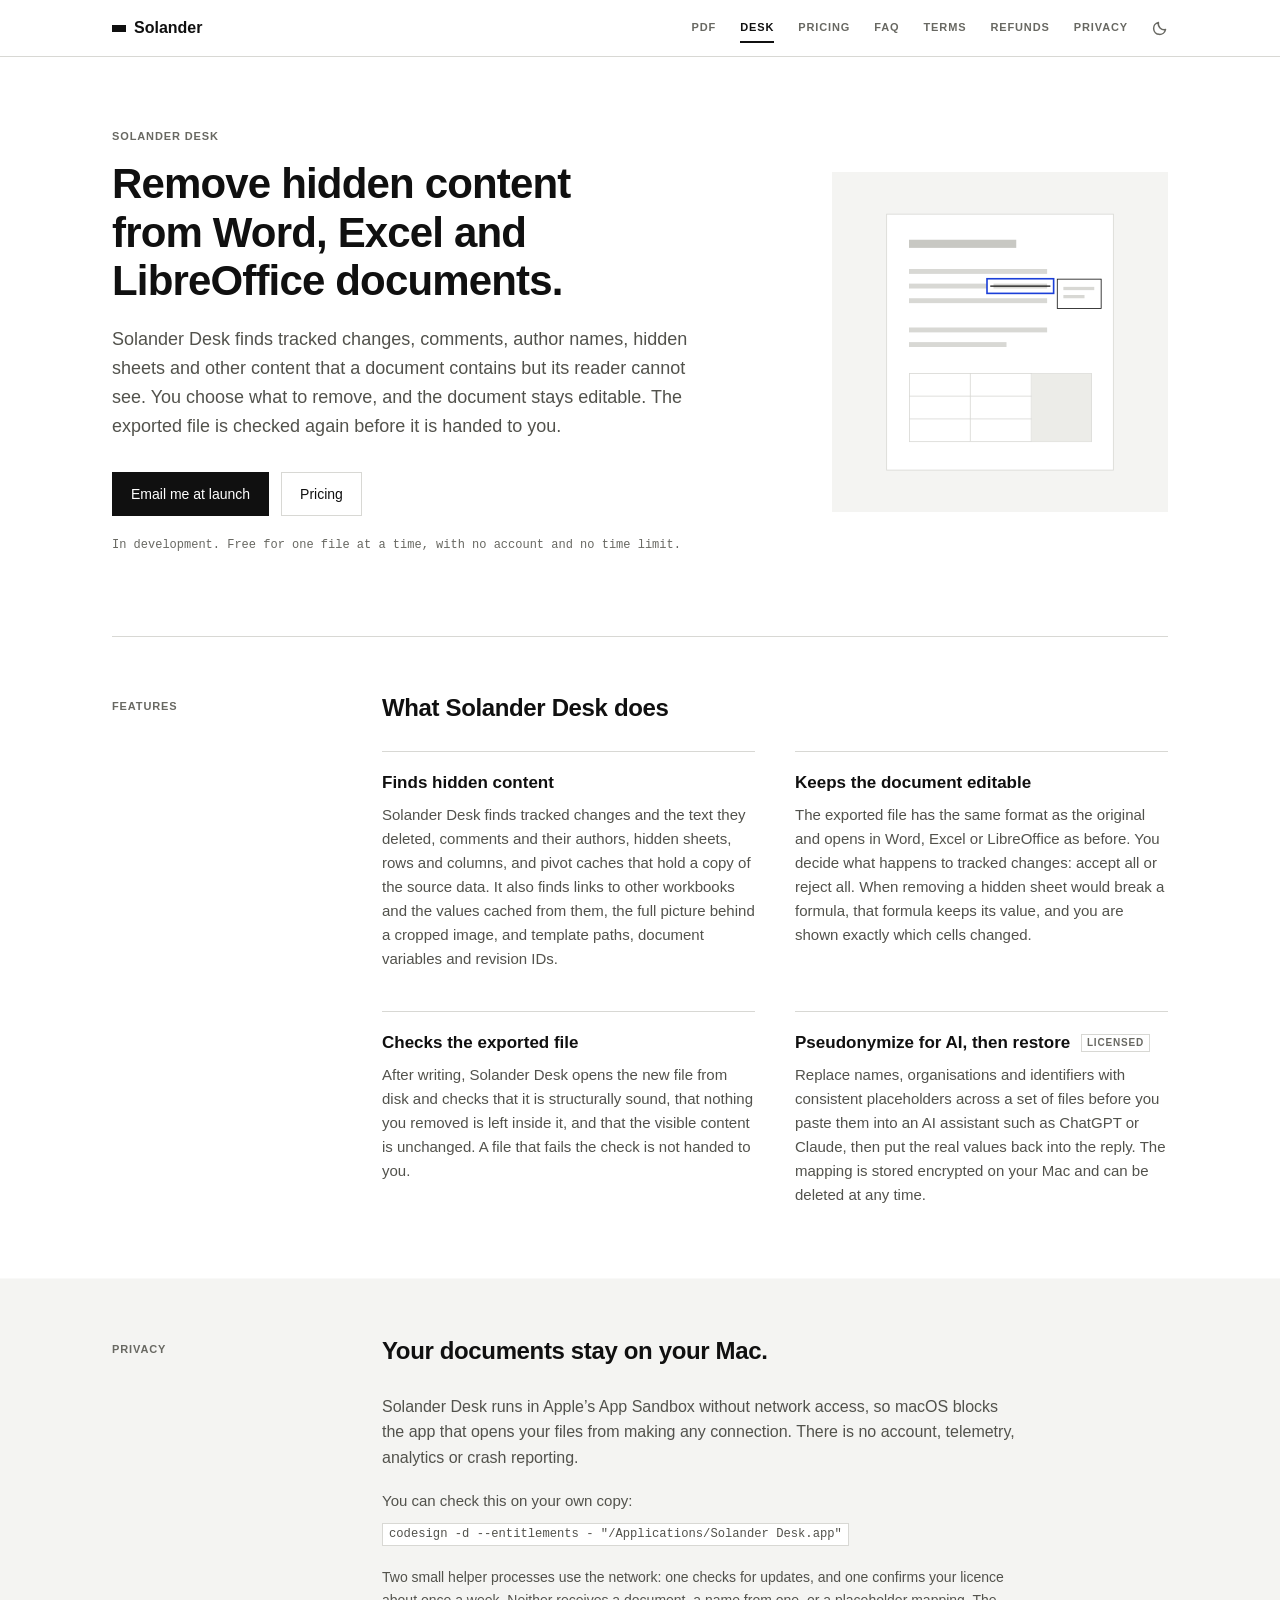
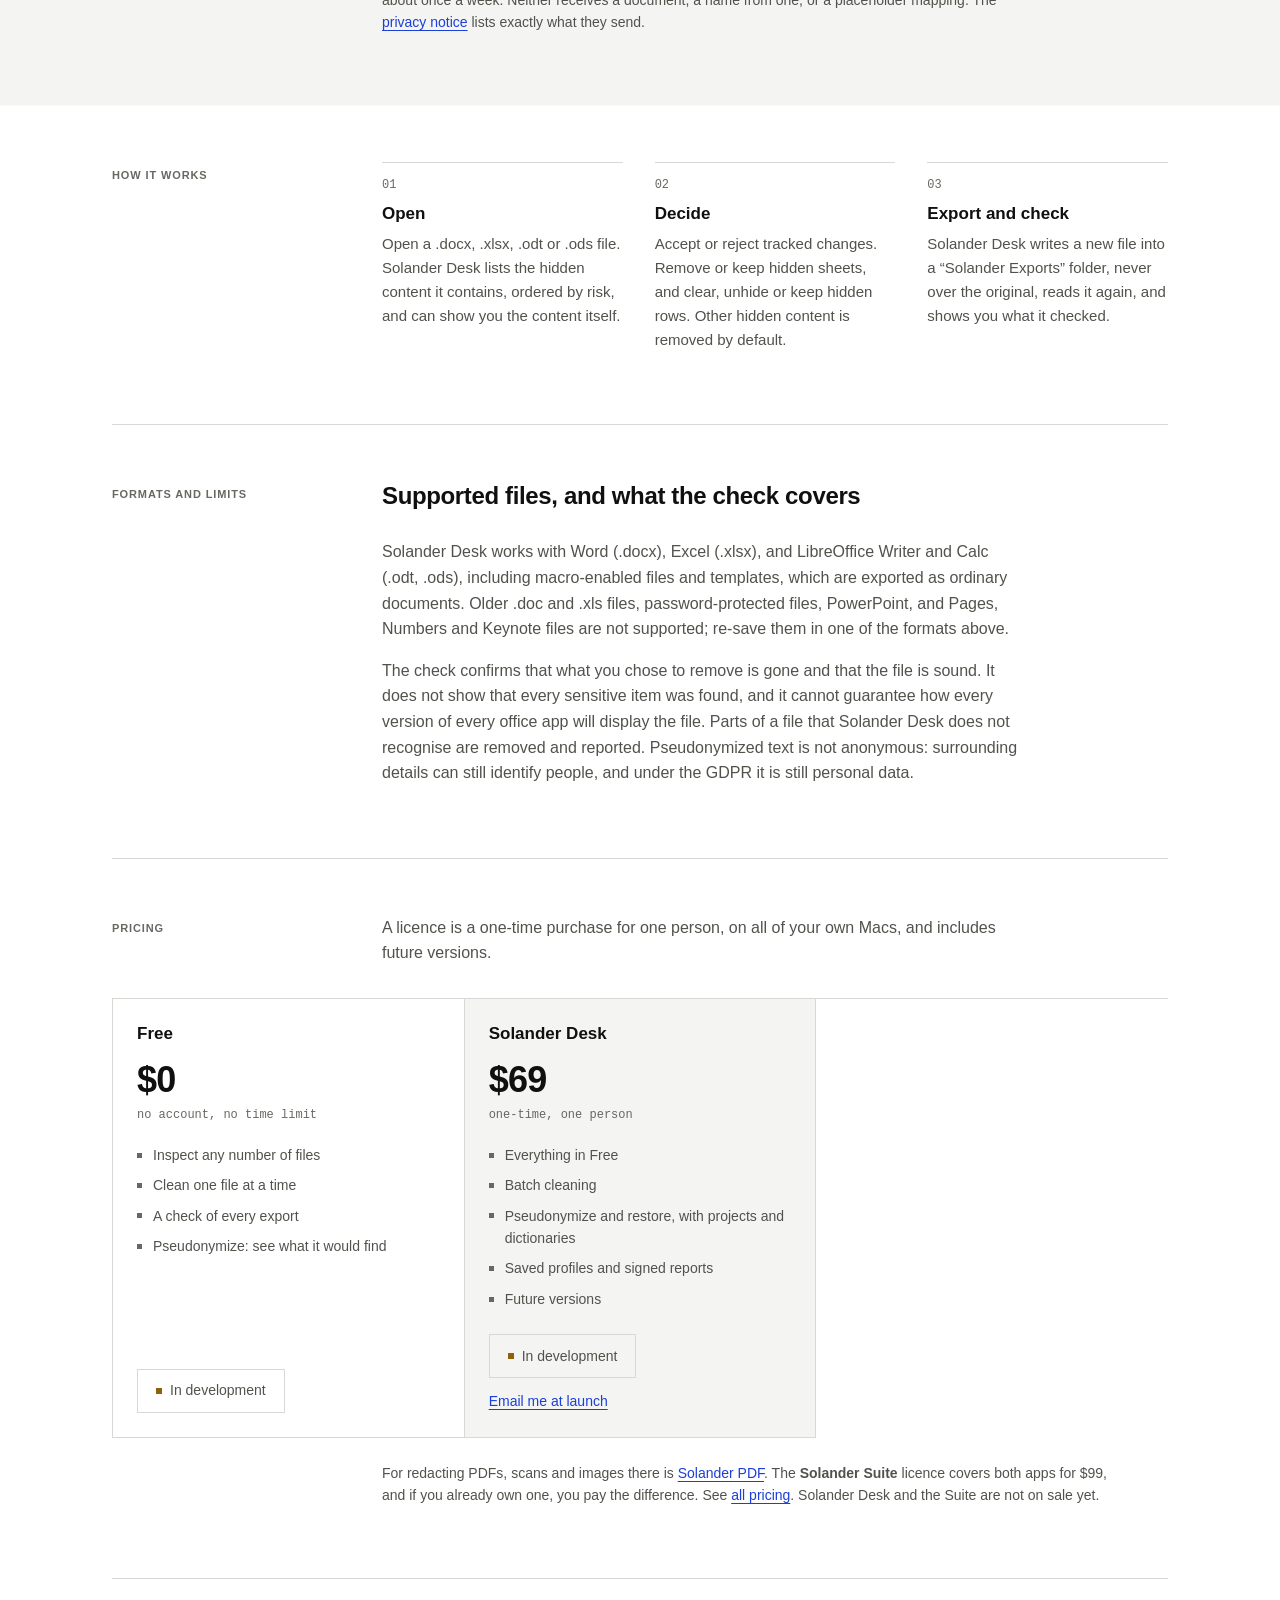
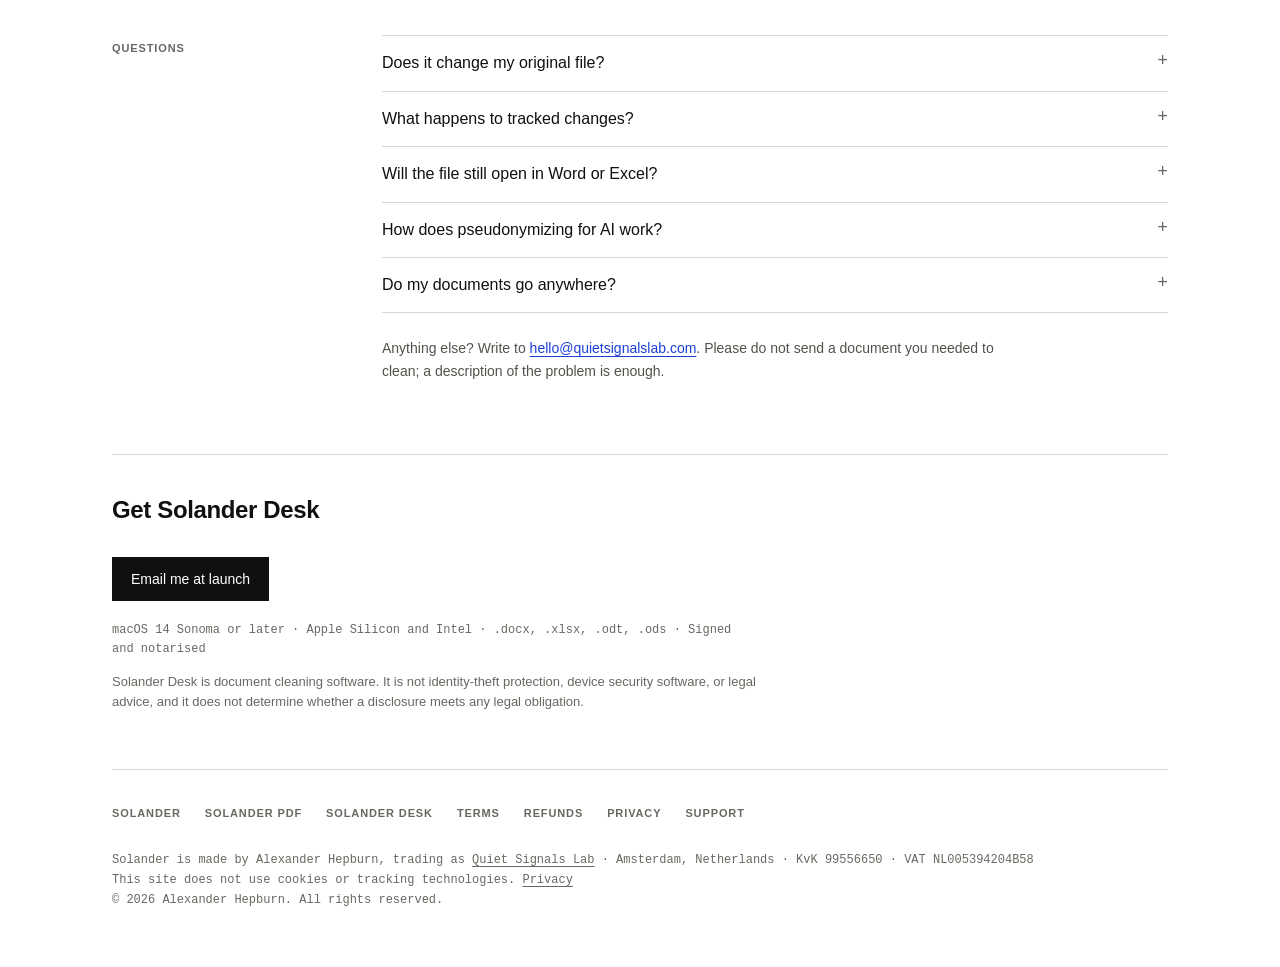
==== commit c06cd8d5: "Align with quietsignalslab.com: light/dark switch, skip link, current page, 44px buttons, link to th" ====
--- a/desk/index.html
+++ b/desk/index.html
@@ -9,25 +9,28 @@
 
     <link rel="icon" type="image/svg+xml" href="/assets/favicon.svg">
     <link rel="stylesheet" href="/styles.css">
+    <script src="/theme.js"></script>
 </head>
 <body>
+<a class="skip" href="#main">Skip to content</a>
 
 <header>
   <nav>
     <a href="/" class="nav-brand">Solander</a>
     <ul class="nav-links">
       <li><a href="/pdf/">PDF</a></li>
-      <li><a href="/desk/">Desk</a></li>
+      <li><a href="/desk/" aria-current="page">Desk</a></li>
       <li><a href="/#pricing">Pricing</a></li>
       <li><a href="/#faq">FAQ</a></li>
       <li><a href="/terms.html">Terms</a></li>
       <li><a href="/refunds.html">Refunds</a></li>
       <li><a href="/privacy.html">Privacy</a></li>
+      <li><button class="theme-toggle" type="button" aria-label="Switch between light and dark mode"><svg class="moon" viewBox="0 0 16 16" aria-hidden="true" focusable="false"><path d="M13.5 9.6A6 6 0 0 1 6.4 2.5a6 6 0 1 0 7.1 7.1z" fill="none" stroke="currentColor" stroke-width="1.5" stroke-linejoin="round"/></svg><svg class="sun" viewBox="0 0 16 16" aria-hidden="true" focusable="false"><circle cx="8" cy="8" r="3" fill="none" stroke="currentColor" stroke-width="1.5"/><path d="M8 0.5v2M8 13.5v2M0.5 8h2M13.5 8h2M2.7 2.7l1.4 1.4M11.9 11.9l1.4 1.4M2.7 13.3l1.4-1.4M11.9 4.1l1.4-1.4" stroke="currentColor" stroke-width="1.5"/></svg></button></li>
     </ul>
   </nav>
 </header>
 
-<main class="sl">
+<main class="sl" id="main">
 
     <!-- Hero -->
     <section class="sl-hero">
@@ -244,7 +247,7 @@
     <a href="mailto:hello@quietsignalslab.com?subject=Solander">Support</a>
   </div>
   <div class="footer-meta">
-    <p>Solander is made by Alexander Hepburn, trading as Quiet Signals Lab &middot; Amsterdam, Netherlands &middot; KvK 99556650 &middot; VAT NL005394204B58</p>
+    <p>Solander is made by Alexander Hepburn, trading as <a href="https://quietsignalslab.com/">Quiet Signals Lab</a> &middot; Amsterdam, Netherlands &middot; KvK 99556650 &middot; VAT NL005394204B58</p>
     <p>This site does not use cookies or tracking technologies. <a href="/privacy.html">Privacy</a></p>
     <p>&copy; 2026 Alexander Hepburn. All rights reserved.</p>
   </div>
--- a/styles.css
+++ b/styles.css
@@ -39,8 +39,11 @@
     --max: 1120px;
 }
 
+/* Dark follows the system unless the visitor picks a theme with the switch in the nav
+ * (theme.js sets data-theme on <html>, as on quietsignalslab.com). The dark values are
+ * listed twice for that reason. */
 @media (prefers-color-scheme: dark) {
-    :root {
+    :root:not([data-theme="light"]) {
         --ink: #F0F0EC;
         --ink-2: #B0B0A9;
         --ink-3: #8C8C85;
@@ -54,6 +57,21 @@
         --attention: #E8B92E;
     }
 }
+:root[data-theme="dark"] {
+    --ink: #F0F0EC;
+    --ink-2: #B0B0A9;
+    --ink-3: #8C8C85;
+    --paper: #1A1A19;
+    --ground: #0E0E0D;
+    --panel: #161615;
+    --rule: #343432;
+    --highlight: #242422;
+    --selected: #6B86F5;
+    --failure: #F06A6A;
+    --attention: #E8B92E;
+    color-scheme: dark;
+}
+:root[data-theme="light"] { color-scheme: light; }
 
 /* ---- Base ------------------------------------------------------------------------ */
 
@@ -69,6 +87,10 @@
 }
 
 a { color: var(--selected); text-decoration: underline; text-underline-offset: 3px; text-decoration-thickness: 1px; }
+a:hover { color: var(--ink); }
+
+.skip { position: absolute; left: -9999px; }
+.skip:focus { left: var(--gutter); top: 8px; background: var(--paper); padding: 8px 12px; z-index: 1; }
 :focus-visible { outline: 2px solid var(--selected); outline-offset: 2px; }
 
 strong { font-weight: 600; }
@@ -119,7 +141,20 @@
 
 .nav-links { list-style: none; display: flex; flex-wrap: wrap; gap: 4px 24px; }
 .nav-links a { text-decoration: none; display: inline-block; padding: 8px 0; }
-.nav-links a:hover { color: var(--ink); }
+.nav-links a:hover, .nav-links a[aria-current="page"] { color: var(--ink); }
+.nav-links a[aria-current="page"] { box-shadow: inset 0 -2px 0 var(--ink); }
+
+/* Light/dark switch, as on quietsignalslab.com: the moon in light mode, the sun in dark. */
+.theme-toggle { display: inline-flex; padding: 8px 0; background: none; border: 0; color: var(--ink-3); cursor: pointer; }
+.theme-toggle:hover { color: var(--ink); }
+.theme-toggle svg { display: block; width: 16px; height: 16px; }
+.theme-toggle .sun { display: none; }
+@media (prefers-color-scheme: dark) {
+    :root:not([data-theme="light"]) .theme-toggle .sun { display: block; }
+    :root:not([data-theme="light"]) .theme-toggle .moon { display: none; }
+}
+:root[data-theme="dark"] .theme-toggle .sun { display: block; }
+:root[data-theme="dark"] .theme-toggle .moon { display: none; }
 
 /* ---- Page frame ------------------------------------------------------------------ */
 
@@ -166,8 +201,8 @@
     display: inline-flex;
     align-items: center;
     gap: 8px;
-    min-height: 40px;
-    padding: 0 16px;
+    min-height: 44px;
+    padding: 0 18px;
     font: 500 14px/1.2 var(--sans);
     text-decoration: none;
     border: 1px solid var(--ink);
@@ -249,6 +284,8 @@
 
 /* How it works. */
 .sl-steps { list-style: none; counter-reset: step; display: grid; grid-template-columns: repeat(3, minmax(0, 1fr)); gap: 32px; }
+/* Four points read as two pairs; a lone fourth in a row of three reads as an afterthought. */
+.sl-steps-pairs { grid-template-columns: repeat(2, minmax(0, 1fr)); }
 .sl-steps li { counter-increment: step; border-top: 1px solid var(--rule); padding-top: 16px; }
 .sl-steps li::before {
     content: counter(step, decimal-leading-zero);
@@ -396,7 +433,7 @@
     .sl-section > *, .sl-section > .sl-kicker { grid-column: 1 / -1; }
     .sl-section { padding: 40px 0 56px; }
     .sl-section > .sl-kicker { padding: 0 0 12px; }
-    .sl-grid, .sl-apps, .sl-steps { grid-template-columns: 1fr; }
+    .sl-grid, .sl-apps, .sl-steps, .sl-steps-pairs { grid-template-columns: 1fr; }
     .sl-plans, .sl-plans-wide { grid-template-columns: 1fr; }
 }
 
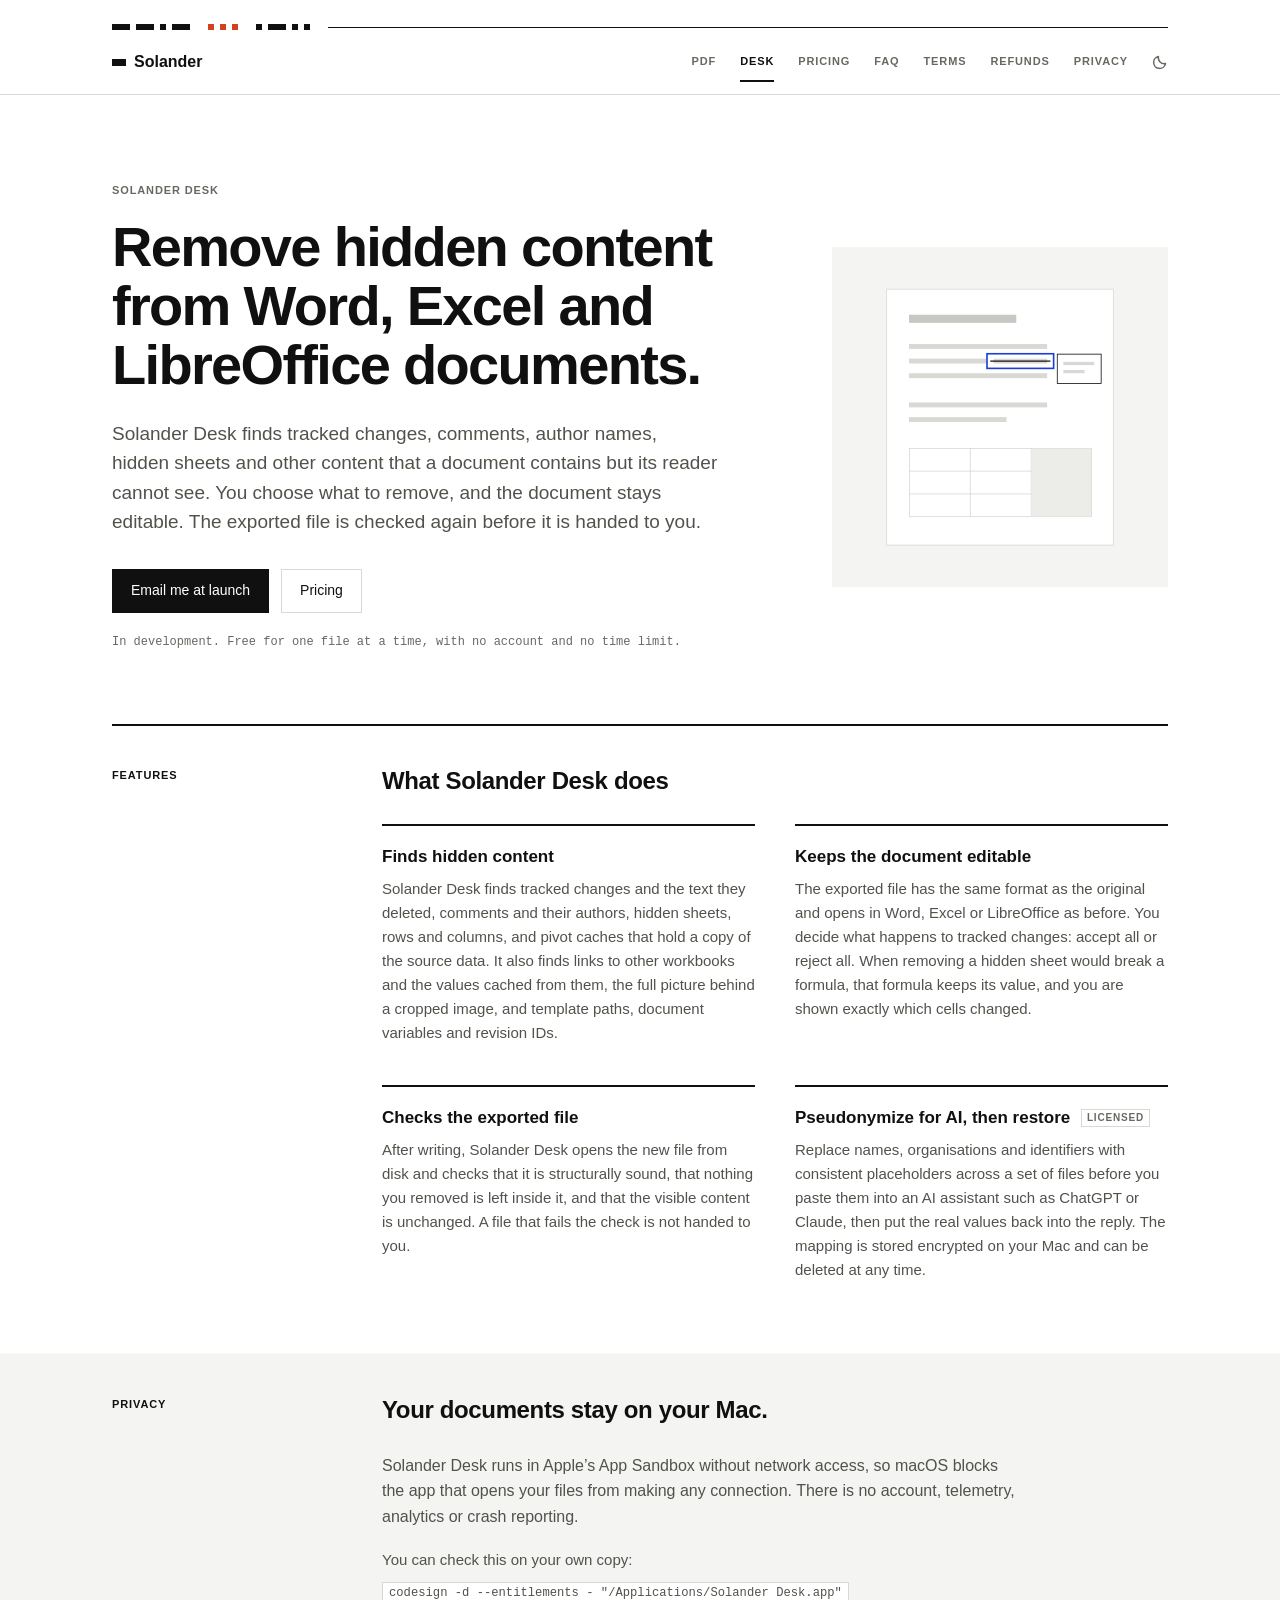
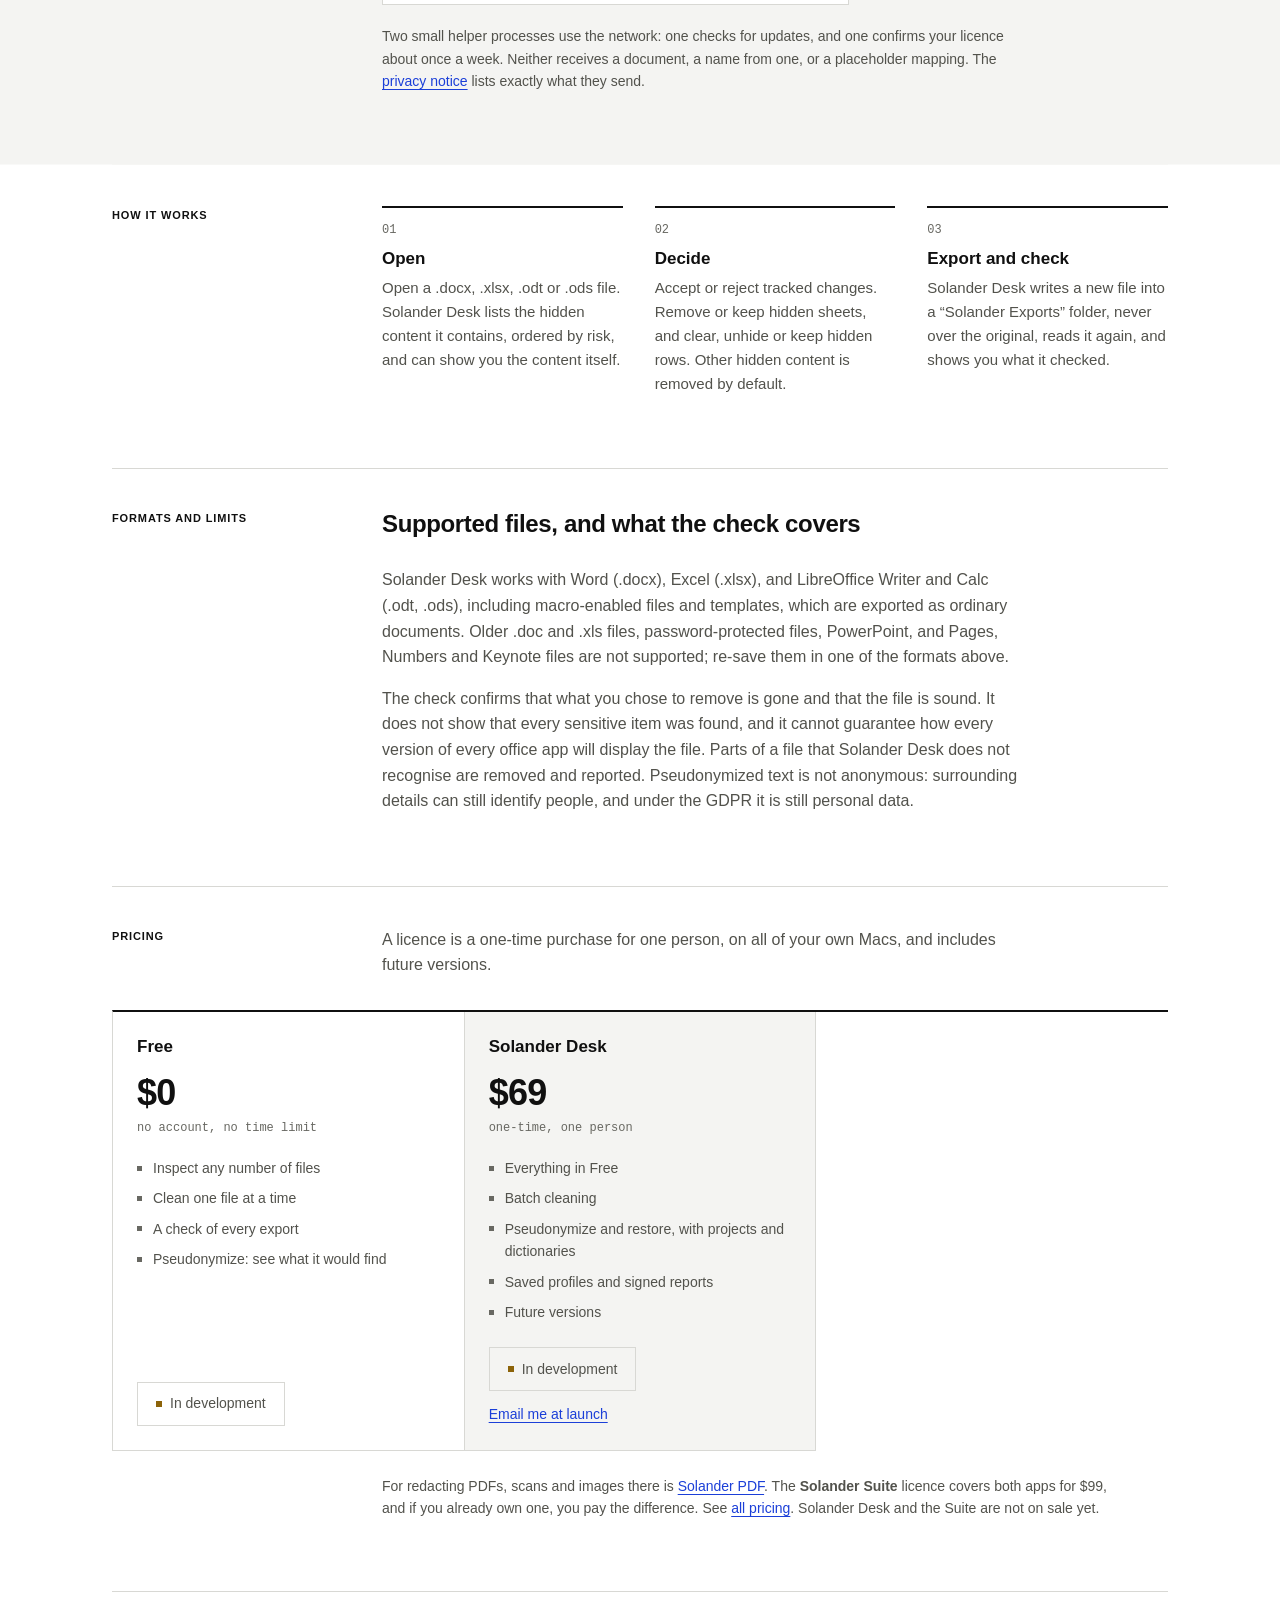
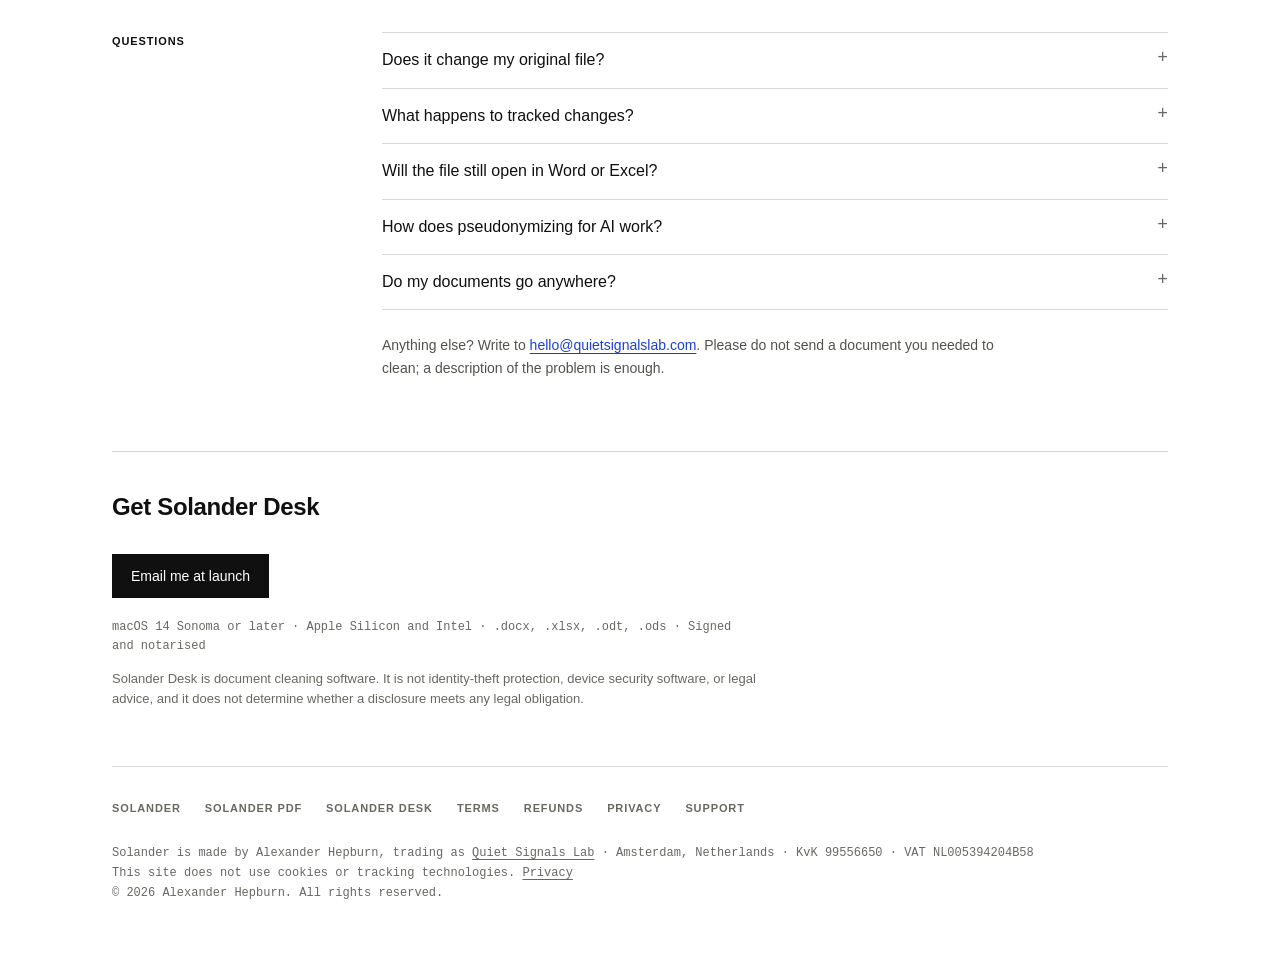
==== commit 44eb2bbb: "Take on quietsignalslab.com's frame: the Morse signal, bold headlines, ink rules The QSL Morse signa" ====
--- a/desk/index.html
+++ b/desk/index.html
@@ -13,6 +13,10 @@
 </head>
 <body>
 <a class="skip" href="#main">Skip to content</a>
+
+<div class="q-signal" aria-hidden="true">
+<svg class="q-morse" viewBox="0 0 33 1" width="198" height="6" shape-rendering="crispEdges" focusable="false"><rect x="0" width="3" height="1"/><rect x="4" width="3" height="1"/><rect x="8" width="1" height="1"/><rect x="10" width="3" height="1"/><rect class="s" x="16" width="1" height="1"/><rect class="s" x="18" width="1" height="1"/><rect class="s" x="20" width="1" height="1"/><rect x="24" width="1" height="1"/><rect x="26" width="3" height="1"/><rect x="30" width="1" height="1"/><rect x="32" width="1" height="1"/></svg>
+</div>
 
 <header>
   <nav>
--- a/styles.css
+++ b/styles.css
@@ -14,6 +14,10 @@
  *   loaded from anywhere.
  * - No ornament: no shadows, gradients or rounded corners. Planes are separated by hairlines,
  *   or set on the app's ground grey.
+ *
+ * The frame is quietsignalslab.com's (lab.css there): the Morse signal above the nav, bold
+ * headlines, and ink rules that open each page and each card. The lab's accent appears in
+ * one place only, the S of the Morse signal. Change the frame there, change it here.
  */
 
 :root {
@@ -30,6 +34,7 @@
     --selected: #1B3FD8;
     --failure: #C81E1E;
     --attention: #8C6309;
+    --accent: #D2421F;
 
     --sans: -apple-system, BlinkMacSystemFont, "SF Pro Text", "Helvetica Neue", Helvetica, Arial, sans-serif;
     --display: -apple-system, BlinkMacSystemFont, "SF Pro Display", "Helvetica Neue", Helvetica, Arial, sans-serif;
@@ -112,6 +117,21 @@
     color: var(--ink-3);
 }
 
+/* ---- The signal: QSL in Morse, then a flat line, as on quietsignalslab.com ---------- */
+
+.q-signal {
+    max-width: var(--max);
+    margin: 0 auto;
+    padding: 24px var(--gutter) 0;
+    display: flex;
+    align-items: center;
+}
+.q-signal svg { flex: none; display: block; }
+.q-signal::after { content: ""; flex: 1 1 auto; height: 1px; background: var(--ink); margin-left: 18px; }
+
+.q-morse rect { fill: var(--ink); }
+.q-morse .s { fill: var(--accent); }
+
 /* ---- Header ---------------------------------------------------------------------- */
 
 header { border-bottom: 1px solid var(--rule); }
@@ -120,7 +140,7 @@
     max-width: var(--max);
     margin: 0 auto;
     padding: 0 var(--gutter);
-    min-height: 56px;
+    min-height: 64px;
     display: flex;
     align-items: center;
     justify-content: space-between;
@@ -136,16 +156,17 @@
     color: var(--ink);
     text-decoration: none;
 }
-/* A redaction: the brand mark is the thing the product makes. */
+/* Solander's mark: a redaction, the thing the product makes. The same bar is the favicon
+ * (assets/favicon.svg) and quietsignalslab.com's Solander icon; change all three together. */
 .nav-brand::before { content: ""; width: 14px; height: 7px; background: var(--ink); }
 
-.nav-links { list-style: none; display: flex; flex-wrap: wrap; gap: 4px 24px; }
-.nav-links a { text-decoration: none; display: inline-block; padding: 8px 0; }
+.nav-links { list-style: none; display: flex; flex-wrap: wrap; align-items: center; gap: 0 24px; }
+.nav-links a { text-decoration: none; display: inline-block; padding: 12px 0; }
 .nav-links a:hover, .nav-links a[aria-current="page"] { color: var(--ink); }
 .nav-links a[aria-current="page"] { box-shadow: inset 0 -2px 0 var(--ink); }
 
 /* Light/dark switch, as on quietsignalslab.com: the moon in light mode, the sun in dark. */
-.theme-toggle { display: inline-flex; padding: 8px 0; background: none; border: 0; color: var(--ink-3); cursor: pointer; }
+.theme-toggle { display: inline-flex; padding: 12px 0; background: none; border: 0; color: var(--ink-3); cursor: pointer; }
 .theme-toggle:hover { color: var(--ink); }
 .theme-toggle svg { display: block; width: 16px; height: 16px; }
 .theme-toggle .sun { display: none; }
@@ -174,17 +195,24 @@
     grid-template-columns: repeat(12, minmax(0, 1fr));
     column-gap: 24px;
     align-items: center;
-    padding: 72px 0 80px;
+    padding: 88px 0 72px;
 }
 .sl-hero > :first-child { grid-column: 1 / 8; }
 .sl-hero-art { grid-column: 9 / -1; }
 /* The family page has no drawing in its hero: the two apps below carry one each. */
 .sl-hero-text > :first-child { grid-column: 1 / 10; }
 
-.sl-eyebrow { margin-bottom: 16px; }
-.sl-hero h1 { margin-bottom: 20px; }
-
-.sl-lede { font-size: 1.125rem; line-height: 1.6; max-width: 36em; }
+.sl-eyebrow { margin-bottom: 20px; }
+/* The lab's headline: bold and tight. A step smaller than the lab's, because these are sentences. */
+.sl-hero h1 {
+    font-size: clamp(2.25rem, 1.5rem + 2.8vw, 3.5rem);
+    line-height: 1.05;
+    letter-spacing: -0.03em;
+    font-weight: 700;
+    margin-bottom: 24px;
+}
+
+.sl-lede { font-size: 1.1875rem; line-height: 1.55; max-width: 34em; }
 
 .sl-cta { display: flex; flex-wrap: wrap; gap: 12px; margin-top: 32px; }
 
@@ -224,22 +252,24 @@
     grid-template-columns: repeat(12, minmax(0, 1fr));
     column-gap: 24px;
     border-top: 1px solid var(--rule);
-    padding: 56px 0 72px;
-}
+    padding: 40px 0 72px;
+}
+/* The first section under the hero opens on an ink rule, as on the lab's pages. */
+.sl-hero + .sl-section { border-top: 2px solid var(--ink); }
 .sl-section > * { grid-column: 4 / -1; }
-.sl-section > .sl-kicker { grid-column: 1 / 4; padding-top: 6px; padding-right: 24px; }
+.sl-section > .sl-kicker { grid-column: 1 / 4; padding-top: 2px; padding-right: 24px; color: var(--ink); }
 .sl-section > h2 { margin-bottom: 12px; }
 .sl-section > h2 + :not(p) { margin-top: 16px; }
 .sl-intro { max-width: 40em; margin-bottom: 32px; }
 /* A page with no hero (the upgrade page) still needs air between the nav and the rule. */
-main.sl > .sl-section:first-child { margin-top: 48px; }
+main.sl > .sl-section:first-child { margin-top: 48px; border-top: 2px solid var(--ink); }
 
 .sl-body { max-width: 40em; }
 .sl-body p + p { margin-top: 16px; }
 
-/* Features: columns under a hairline, no boxes. */
+/* Features: columns under an ink rule, as the lab's cards. */
 .sl-grid { display: grid; grid-template-columns: repeat(2, minmax(0, 1fr)); gap: 40px 40px; }
-.sl-card { border-top: 1px solid var(--rule); padding-top: 20px; }
+.sl-card { border-top: 2px solid var(--ink); padding-top: 20px; }
 .sl-card h3 { margin-bottom: 8px; }
 .sl-card p { font-size: 15px; }
 .sl-card-link { display: inline-block; margin-top: 16px; font-size: 15px; }
@@ -286,7 +316,7 @@
 .sl-steps { list-style: none; counter-reset: step; display: grid; grid-template-columns: repeat(3, minmax(0, 1fr)); gap: 32px; }
 /* Four points read as two pairs; a lone fourth in a row of three reads as an afterthought. */
 .sl-steps-pairs { grid-template-columns: repeat(2, minmax(0, 1fr)); }
-.sl-steps li { counter-increment: step; border-top: 1px solid var(--rule); padding-top: 16px; }
+.sl-steps li { counter-increment: step; border-top: 2px solid var(--ink); padding-top: 16px; }
 .sl-steps li::before {
     content: counter(step, decimal-leading-zero);
     display: block;
@@ -303,7 +333,7 @@
 .sl-plans {
     display: grid;
     grid-template-columns: repeat(3, minmax(0, 1fr));
-    border-top: 1px solid var(--rule);
+    border-top: 2px solid var(--ink);
     border-left: 1px solid var(--rule);
 }
 .sl-plans-wide { grid-template-columns: repeat(4, minmax(0, 1fr)); }
@@ -372,27 +402,24 @@
 .prose { max-width: var(--max); margin: 0 auto; padding: 56px var(--gutter) 96px; }
 .prose > * { max-width: 44rem; }
 .prose .page-label { margin-bottom: 12px; }
-.prose h1 { margin-bottom: 12px; }
+.prose .page-label { color: var(--ink); }
+.prose h1 { font-size: clamp(2.125rem, 1.5rem + 2.4vw, 3.25rem); line-height: 1.05; letter-spacing: -0.03em; font-weight: 700; margin-bottom: 20px; }
 .prose .page-meta {
     font: 400 12px/1.6 var(--mono);
     color: var(--ink-3);
     padding-bottom: 28px;
-    border-bottom: 1px solid var(--rule);
-    margin-bottom: 32px;
+    border-bottom: 2px solid var(--ink);
+    margin-bottom: 40px;
 }
 .prose .lede { font-size: 1.0625rem; color: var(--ink); margin-bottom: 16px; }
-/* The app's SectionLabel: uppercase, tracked, hairline beneath. */
-.prose h2 {
-    font: 600 11px/1.4 var(--sans);
-    letter-spacing: 0.08em;
-    text-transform: uppercase;
-    color: var(--ink-3);
-    padding-bottom: 8px;
-    border-bottom: 1px solid var(--rule);
-    margin: 40px 0 16px;
-}
+/* Headings and square bullets as in the lab's legal notices. */
+.prose h2 { font-size: 1.375rem; line-height: 1.3; letter-spacing: -0.015em; margin: 48px 0 16px; }
 .prose p { margin-bottom: 16px; }
-.prose ul, .prose ol { margin: 0 0 16px 20px; }
+.prose ol { margin: 0 0 16px 20px; }
+.prose ul { list-style: none; margin: 0 0 16px; }
+.prose li { margin-bottom: 8px; }
+.prose ul > li { position: relative; padding-left: 20px; }
+.prose ul > li::before { content: ""; position: absolute; left: 0; top: 0.68em; width: 6px; height: 6px; background: var(--ink); }
 
 .constraint-box {
     background: var(--ground);
@@ -411,12 +438,12 @@
 .footer-links {
     display: flex;
     flex-wrap: wrap;
-    gap: 4px 24px;
-    margin-bottom: 20px;
-    padding-top: 28px;
+    gap: 0 24px;
+    margin-bottom: 16px;
+    padding-top: 24px;
     border-top: 1px solid var(--rule);
 }
-.footer-links a { text-decoration: none; display: inline-block; padding: 8px 0; }
+.footer-links a { text-decoration: none; display: inline-block; padding: 10px 0; }
 .footer-links a:hover { color: var(--ink); }
 .footer-meta p { font: 400 12px/1.7 var(--mono); color: var(--ink-3); }
 .footer-meta a { color: inherit; }
@@ -439,6 +466,8 @@
 
 @media (max-width: 600px) {
     :root { --gutter: 16px; }
+    .q-signal { padding-top: 20px; }
+    nav { padding-top: 16px; padding-bottom: 4px; }
     .sl-lede { font-size: 1.0625rem; }
     .sl-hero-art, .sl-card-art { padding: 24px 16px; }
     .prose { padding-top: 40px; }
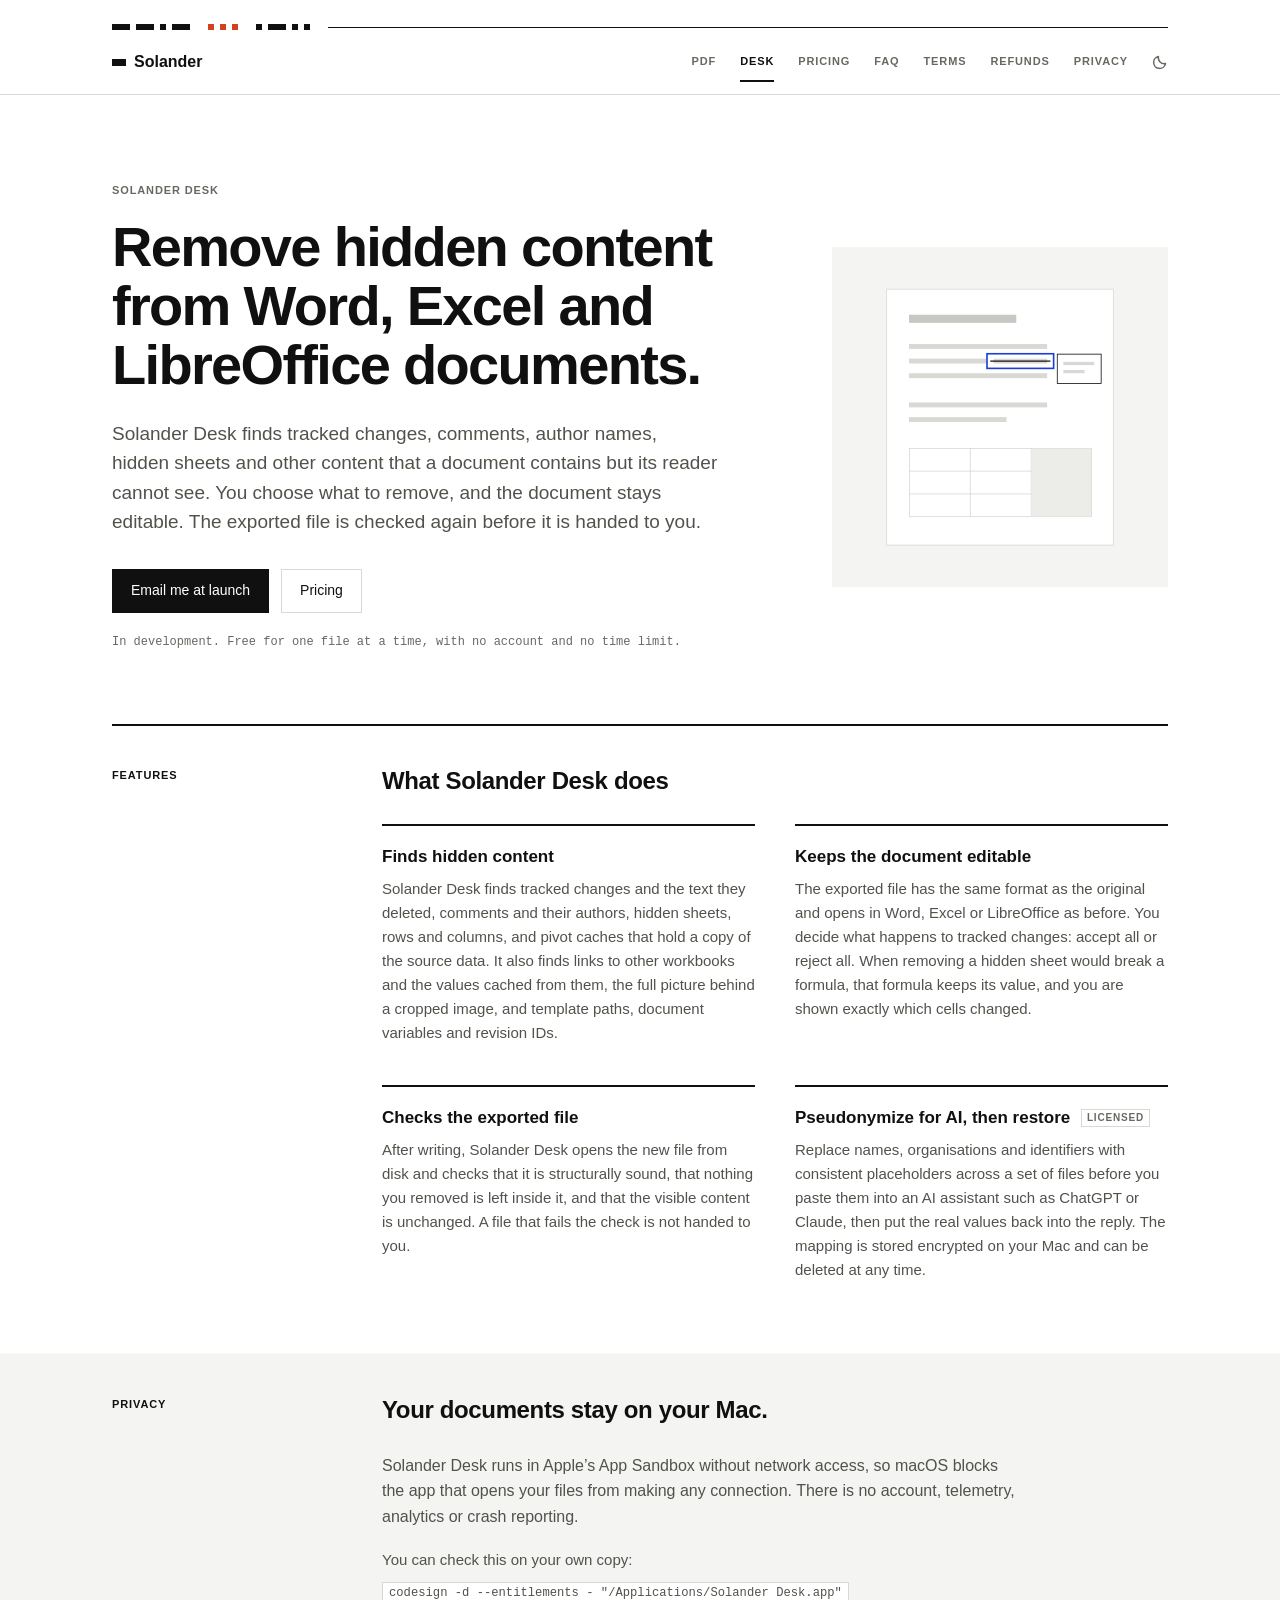
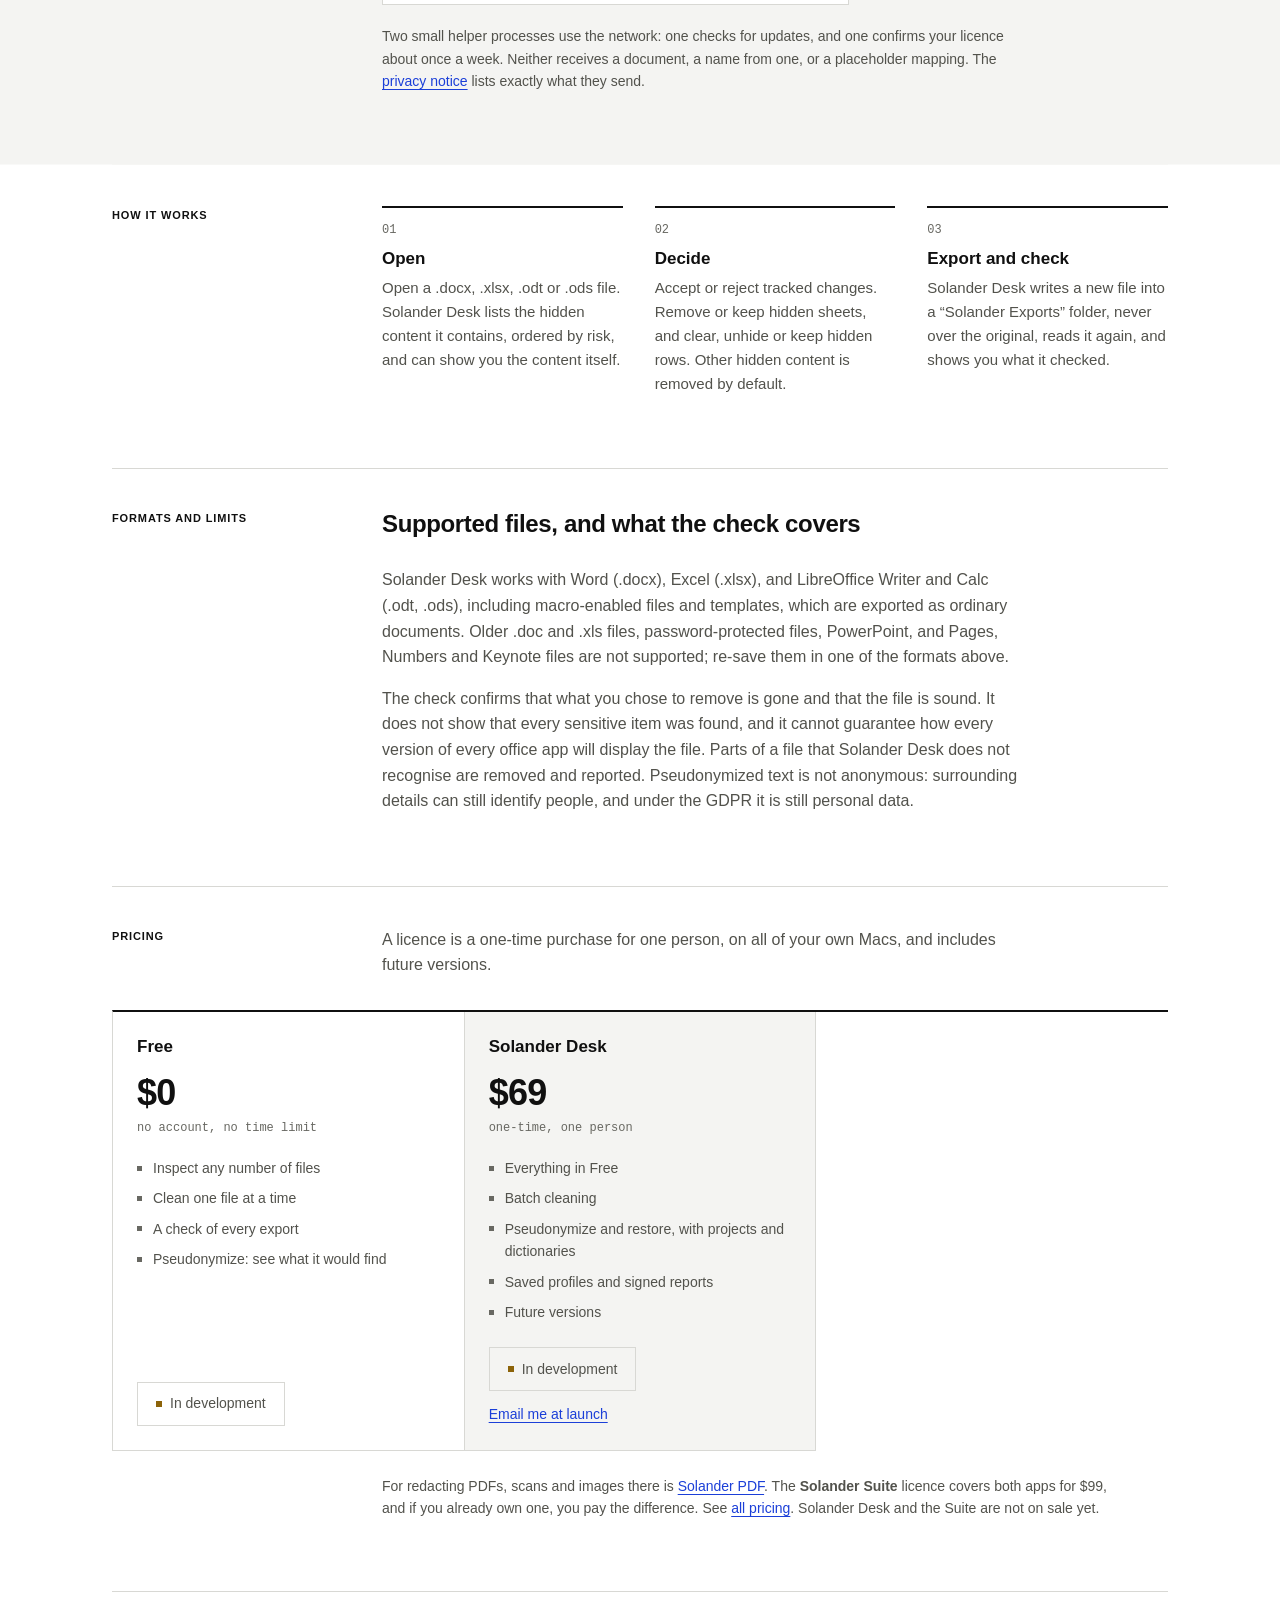
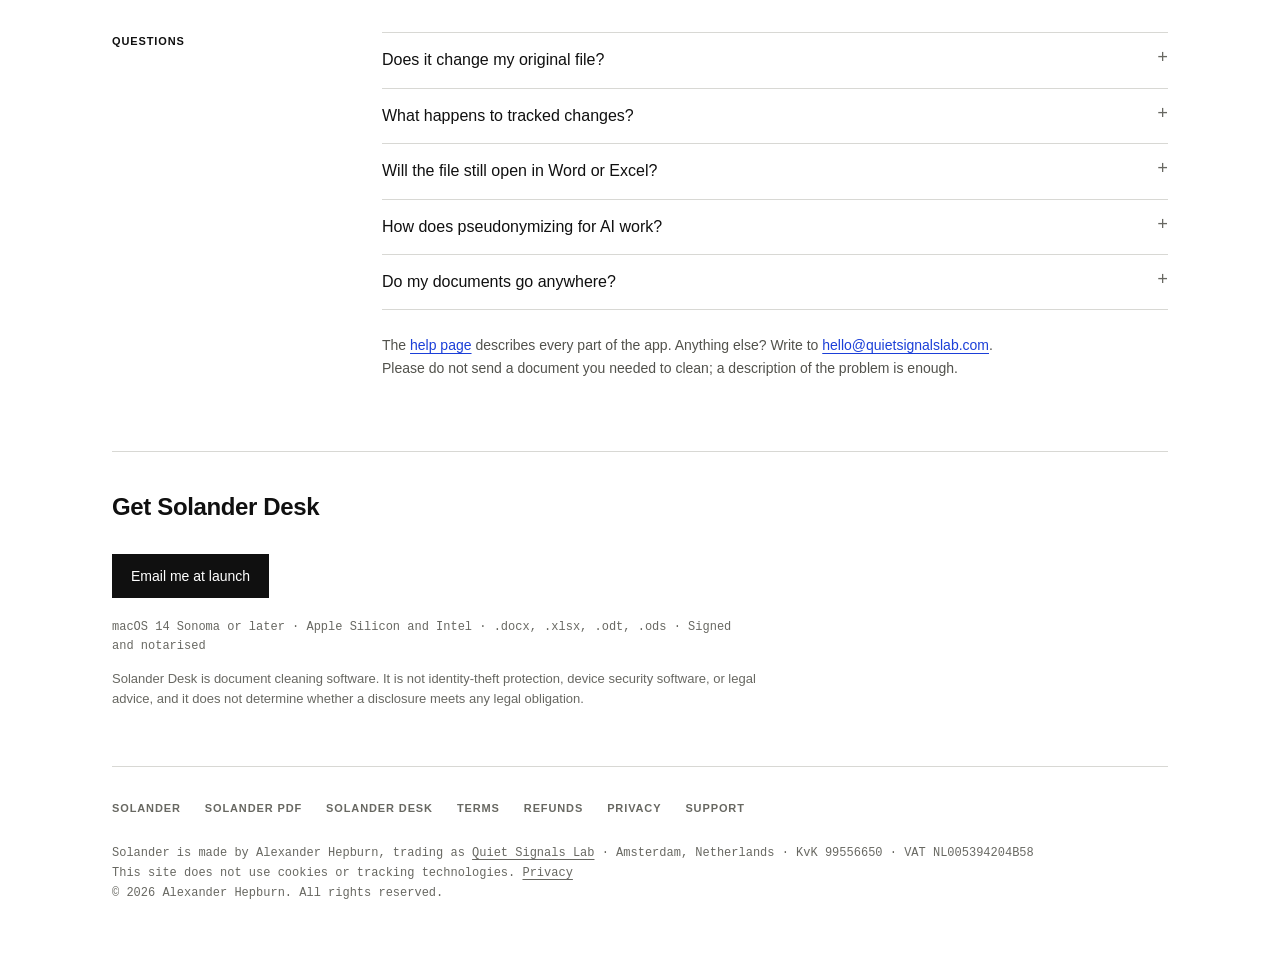
==== commit 319e1e90: "Help pages for Solander PDF and Solander Desk, which the apps' Help menus open (FAMILY D-036, U11); " ====
--- a/desk/index.html
+++ b/desk/index.html
@@ -145,7 +145,7 @@
     </section>
 
     <!-- Honest limits -->
-    <section class="sl-section">
+    <section class="sl-section" id="limits">
         <p class="sl-kicker">Formats and limits</p>
         <h2>Supported files, and what the check covers</h2>
         <div class="sl-body">
@@ -223,7 +223,7 @@
                 <p>No. The app that opens them has no network access, enforced by macOS. The placeholder mapping is stored encrypted on your Mac, with its key in your Keychain, and never sent anywhere.</p>
             </details>
         </div>
-        <p class="sl-support">Anything else? Write to <a href="mailto:hello@quietsignalslab.com?subject=Solander%20Desk">hello@quietsignalslab.com</a>. Please do not send a document you needed to clean; a description of the problem is enough.</p>
+        <p class="sl-support">The <a href="/desk/help/">help page</a> describes every part of the app. Anything else? Write to <a href="mailto:hello@quietsignalslab.com?subject=Solander%20Desk">hello@quietsignalslab.com</a>. Please do not send a document you needed to clean; a description of the problem is enough.</p>
     </section>
 
     <!-- Closing call to action -->
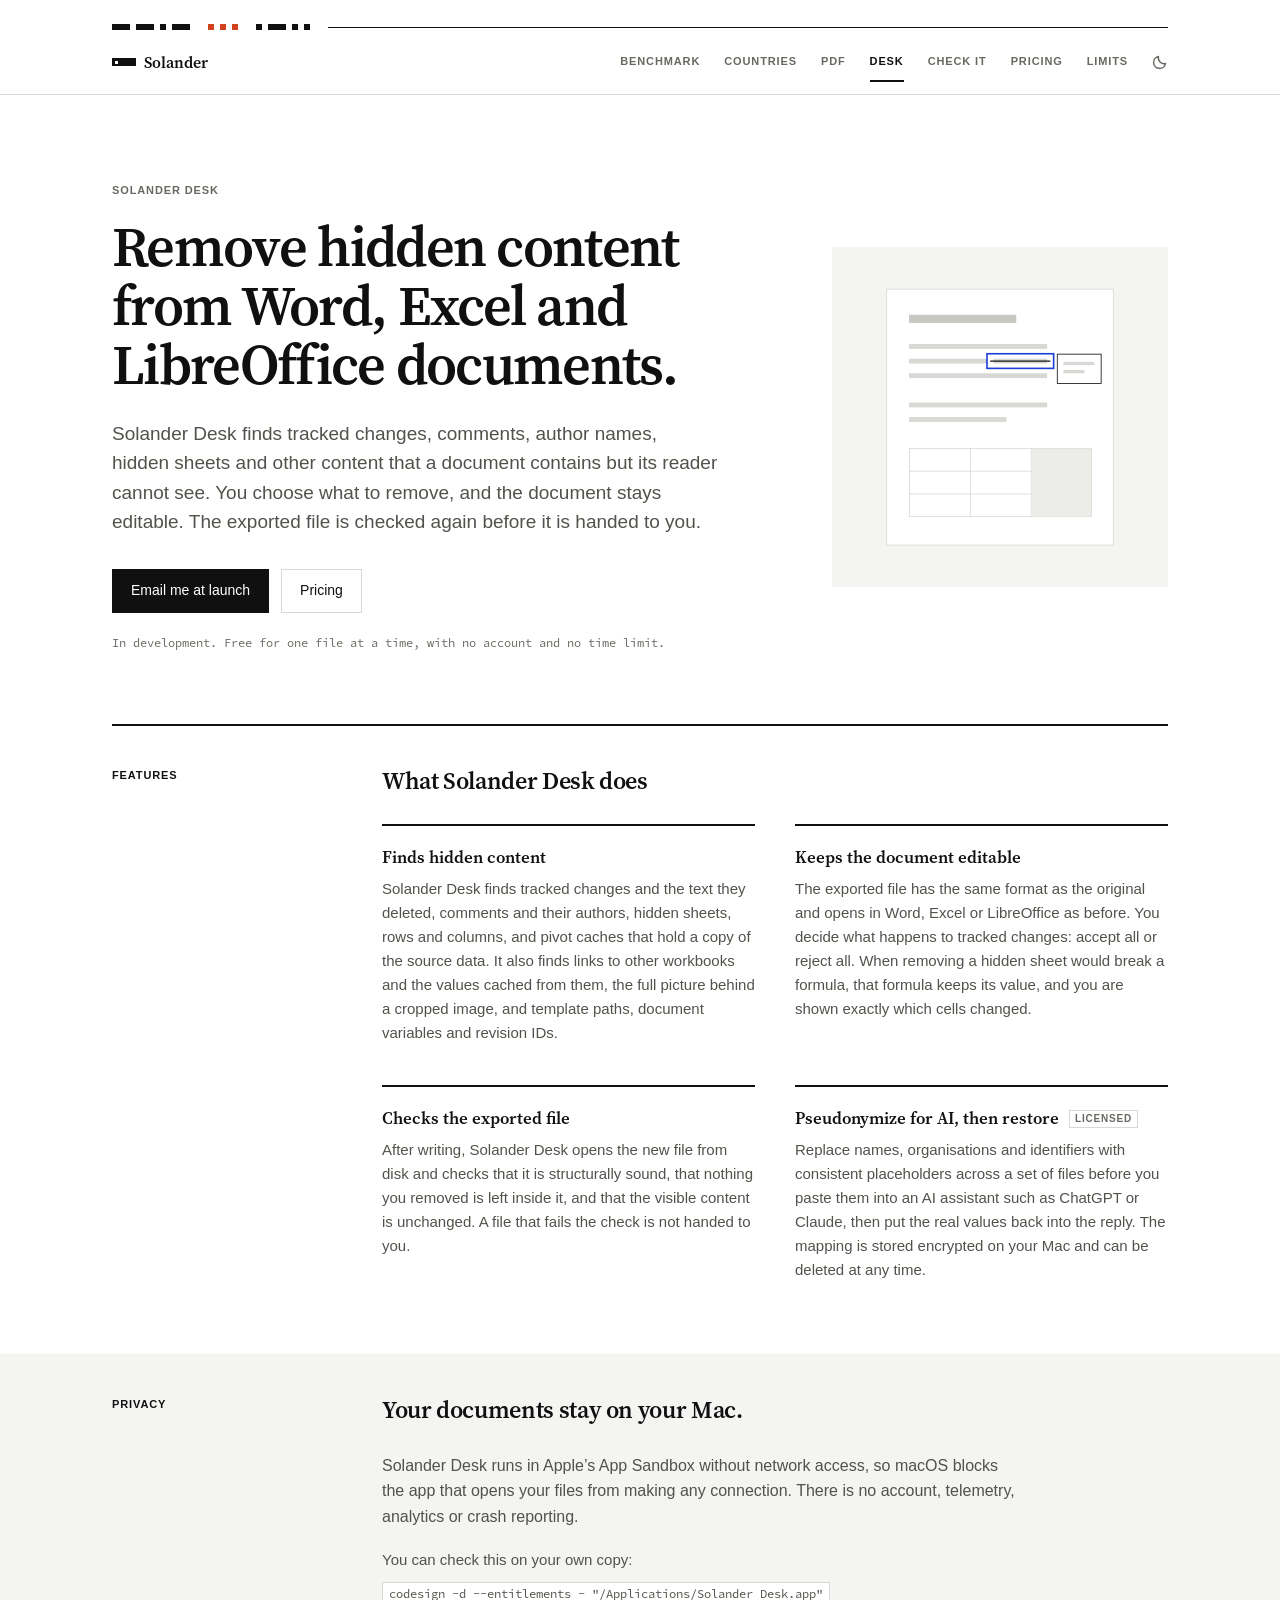
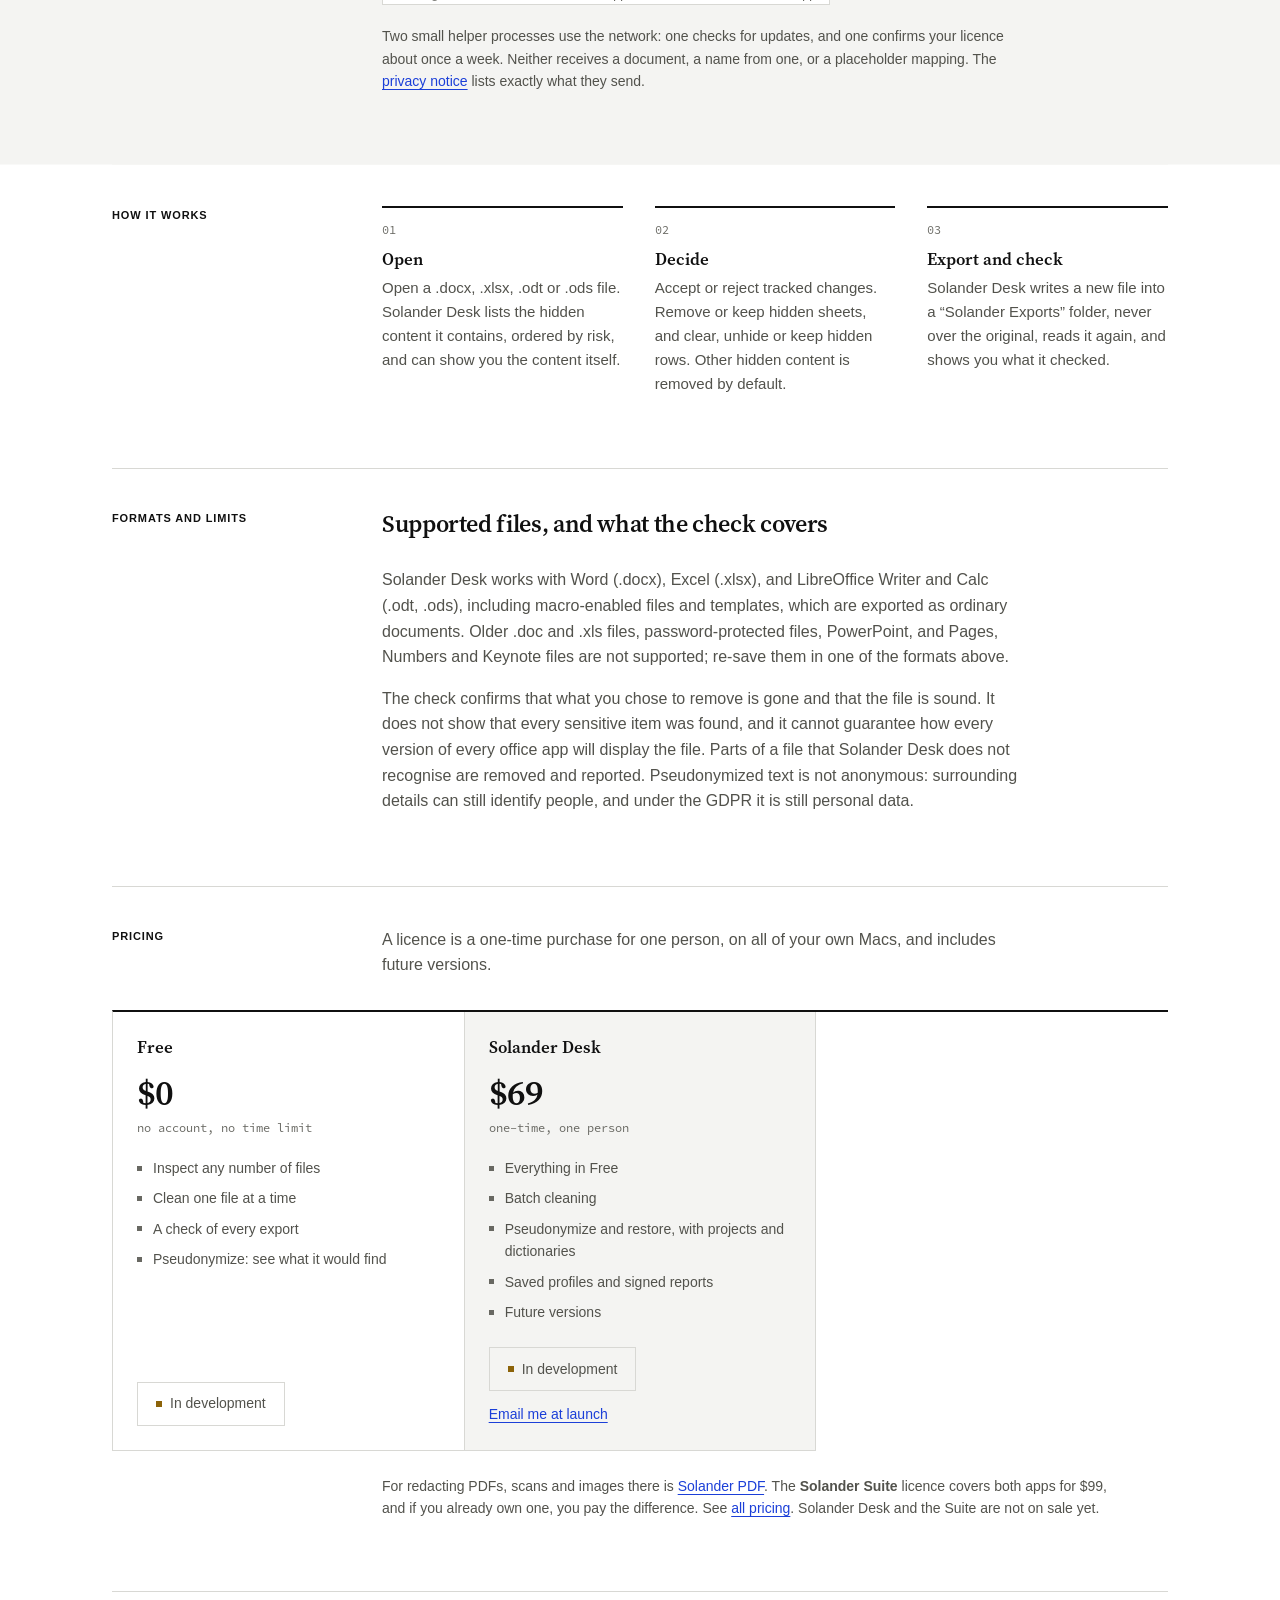
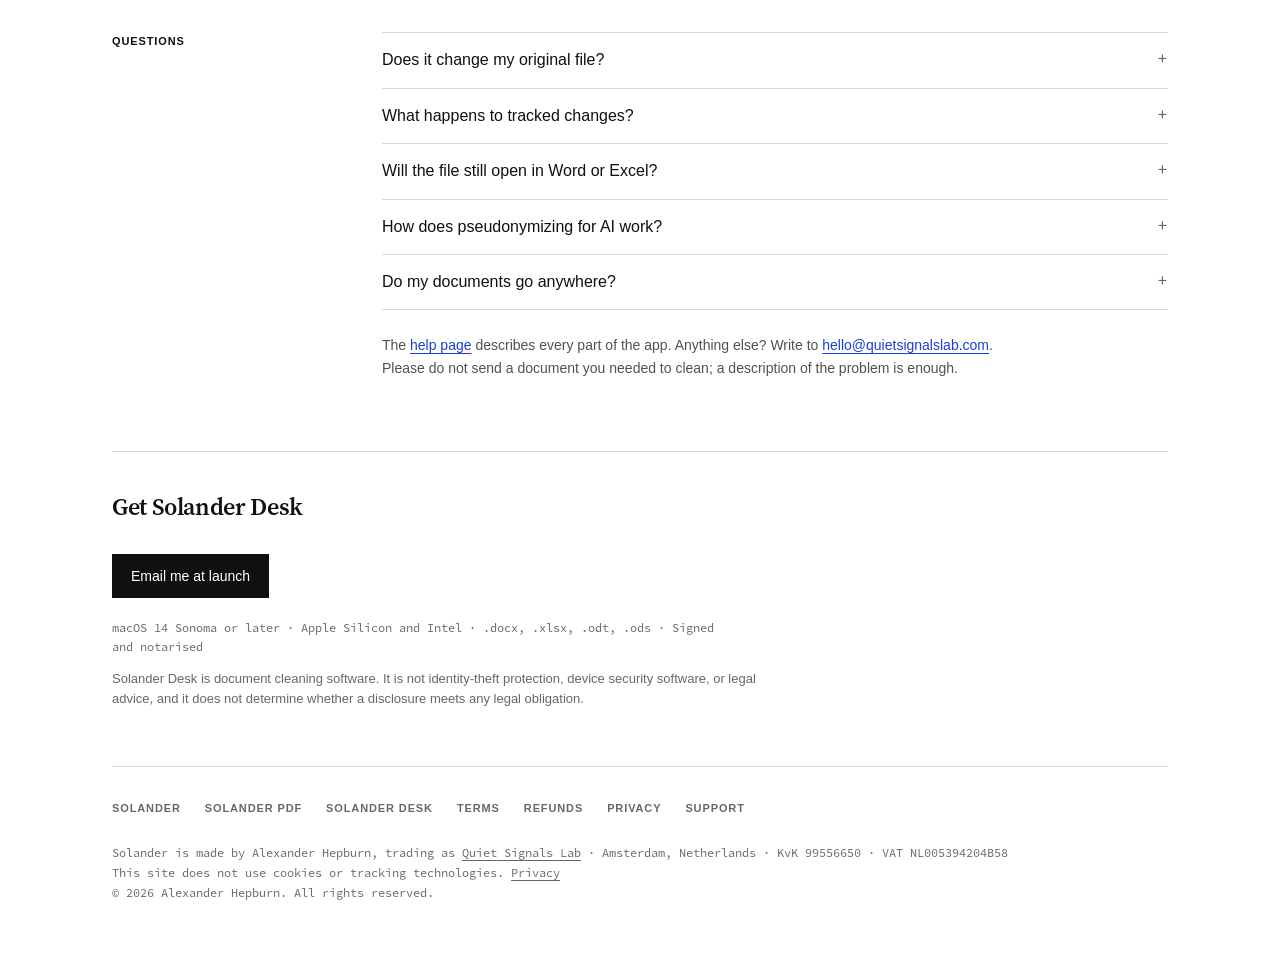
==== commit d1ba1abd: "Home page per the visual identity (D-037, B1–B4): headline "Redaction trained for Dutch, French and " ====
--- a/desk/index.html
+++ b/desk/index.html
@@ -22,13 +22,13 @@
   <nav>
     <a href="/" class="nav-brand">Solander</a>
     <ul class="nav-links">
+      <li><a href="/benchmark/">Benchmark</a></li>
+      <li><a href="/#countries">Countries</a></li>
       <li><a href="/pdf/">PDF</a></li>
       <li><a href="/desk/" aria-current="page">Desk</a></li>
+      <li><a href="/#check">Check it</a></li>
       <li><a href="/#pricing">Pricing</a></li>
-      <li><a href="/#faq">FAQ</a></li>
-      <li><a href="/terms.html">Terms</a></li>
-      <li><a href="/refunds.html">Refunds</a></li>
-      <li><a href="/privacy.html">Privacy</a></li>
+      <li><a href="/#limits">Limits</a></li>
       <li><button class="theme-toggle" type="button" aria-label="Switch between light and dark mode"><svg class="moon" viewBox="0 0 16 16" aria-hidden="true" focusable="false"><path d="M13.5 9.6A6 6 0 0 1 6.4 2.5a6 6 0 1 0 7.1 7.1z" fill="none" stroke="currentColor" stroke-width="1.5" stroke-linejoin="round"/></svg><svg class="sun" viewBox="0 0 16 16" aria-hidden="true" focusable="false"><circle cx="8" cy="8" r="3" fill="none" stroke="currentColor" stroke-width="1.5"/><path d="M8 0.5v2M8 13.5v2M0.5 8h2M13.5 8h2M2.7 2.7l1.4 1.4M11.9 11.9l1.4 1.4M2.7 13.3l1.4-1.4M11.9 4.1l1.4-1.4" stroke="currentColor" stroke-width="1.5"/></svg></button></li>
     </ul>
   </nav>
--- a/styles.css
+++ b/styles.css
@@ -37,8 +37,8 @@
     --accent: #D2421F;
 
     --sans: -apple-system, BlinkMacSystemFont, "SF Pro Text", "Helvetica Neue", Helvetica, Arial, sans-serif;
-    --display: -apple-system, BlinkMacSystemFont, "SF Pro Display", "Helvetica Neue", Helvetica, Arial, sans-serif;
-    --mono: ui-monospace, "SF Mono", SFMono-Regular, Menlo, Consolas, monospace;
+    --display: "Source Serif 4", Georgia, "Times New Roman", serif;
+    --mono: "Source Code Pro", ui-monospace, "SF Mono", SFMono-Regular, Menlo, Consolas, monospace;
 
     --gutter: 32px;
     --max: 1120px;
@@ -78,6 +78,17 @@
 }
 :root[data-theme="light"] { color-scheme: light; }
 
+/* ---- Type ------------------------------------------------------------------------ */
+
+/* Three faces, one job each (FAMILY D-037, B1 and asset 05): Source Serif 4 for documents
+ * (headlines, the name, claims), the system sans for the rest, Source Code Pro for codes,
+ * hashes and commands. Both are SIL OFL and self-hosted in assets/fonts. */
+@font-face { font-family: "Source Serif 4"; font-weight: 400; font-style: normal; font-display: swap; src: url("/assets/fonts/SourceSerif4-Regular.woff2") format("woff2"); }
+@font-face { font-family: "Source Serif 4"; font-weight: 600; font-style: normal; font-display: swap; src: url("/assets/fonts/SourceSerif4-Semibold.woff2") format("woff2"); }
+@font-face { font-family: "Source Serif 4"; font-weight: 400; font-style: italic; font-display: swap; src: url("/assets/fonts/SourceSerif4-It.woff2") format("woff2"); }
+@font-face { font-family: "Source Code Pro"; font-weight: 400; font-style: normal; font-display: swap; src: url("/assets/fonts/SourceCodePro-Regular.woff2") format("woff2"); }
+@font-face { font-family: "Source Code Pro"; font-weight: 600; font-style: normal; font-display: swap; src: url("/assets/fonts/SourceCodePro-Semibold.woff2") format("woff2"); }
+
 /* ---- Base ------------------------------------------------------------------------ */
 
 *, *::before, *::after { box-sizing: border-box; margin: 0; padding: 0; }
@@ -156,9 +167,16 @@
     color: var(--ink);
     text-decoration: none;
 }
-/* Solander's mark: a redaction, the thing the product makes. The same bar is the favicon
- * (assets/favicon.svg) and quietsignalslab.com's Solander icon; change all three together. */
-.nav-brand::before { content: ""; width: 14px; height: 7px; background: var(--ink); }
+/* Solander's mark: the coded bar, a redaction with the place its reason goes (FAMILY D-037,
+ * B2): 3 : 1, the slot three-eighths of the height, inset five-sixteenths. The same bar is
+ * the favicon (assets/favicon.svg), the app icon and the mark on the report; change all
+ * together. The slot is a paper square painted over the ink. */
+.nav-brand::before {
+    content: "";
+    width: 24px;
+    height: 8px;
+    background: linear-gradient(var(--paper), var(--paper)) 2.5px 2.5px / 3px 3px no-repeat, var(--ink);
+}
 
 .nav-links { list-style: none; display: flex; flex-wrap: wrap; align-items: center; gap: 0 24px; }
 .nav-links a { text-decoration: none; display: inline-block; padding: 12px 0; }
@@ -221,6 +239,20 @@
 /* A drawn page on the ground, as a document sits on the app's canvas. */
 .sl-hero-art, .sl-card-art { background: var(--ground); padding: 32px; display: flex; justify-content: center; }
 .sl-hero-art svg, .sl-card-art svg { width: 100%; max-width: 260px; height: auto; display: block; }
+
+/* The window, as the design proof drew it: full width, on a hairline, no shadow. Light and
+ * dark follow the theme the way the sun and moon do. */
+.sl-screen-section { padding-top: 0; border-top: 0; }
+.sl-section > .sl-screen { grid-column: 1 / -1; margin: 0; }
+.sl-screen img { display: block; width: 100%; height: auto; border: 1px solid var(--rule); background: var(--ground); }
+.sl-screen .dark { display: none; }
+.sl-screen figcaption { font-size: 14px; color: var(--ink-3); margin-top: 12px; max-width: 52em; }
+@media (prefers-color-scheme: dark) {
+    :root:not([data-theme="light"]) .sl-screen .light { display: none; }
+    :root:not([data-theme="light"]) .sl-screen .dark { display: block; }
+}
+:root[data-theme="dark"] .sl-screen .light { display: none; }
+:root[data-theme="dark"] .sl-screen .dark { display: block; }
 
 /* ---- Buttons --------------------------------------------------------------------- */
 
@@ -450,7 +482,58 @@
 
 /* ---- Narrow ---------------------------------------------------------------------- */
 
+/* ---- Added for D-037 ------------------------------------------------------------- */
+/* ---- The coded bar, in running text (B2) ---------------------------------------- */
+
+/* A redaction with the place its reason goes, 3 : 1, drawn at the text's own x-height
+ * so a specimen sentence reads as a redacted sentence. The slot is painted paper. */
+.sl-bar {
+    display: inline-block;
+    width: 2.1em; height: 0.7em;
+    vertical-align: -0.05em;
+    background: linear-gradient(var(--paper), var(--paper)) 0.22em 0.22em / 0.26em 0.26em no-repeat, var(--ink);
+}
+.sl-mono { font: 400 0.75em/1 var(--mono); color: var(--ink-3); letter-spacing: 0.06em; text-transform: uppercase; }
+
+/* ---- Hero specimen ---------------------------------------------------------------- */
+
+.sl-specimen { background: var(--paper); border: 1px solid var(--rule); padding: 28px; width: 100%; max-width: 420px; }
+.sl-specimen p { font: 400 17px/1.7 var(--display); color: var(--ink); }
+.sl-specimen p + p { margin-top: 12px; }
+.sl-lang { display: inline-block; width: 2.2em; font: 600 11px/1 var(--mono); color: var(--ink-3); letter-spacing: 0.06em; }
+.sl-specimen figcaption { display: flex; justify-content: space-between; flex-wrap: wrap; gap: 8px 16px; margin-top: 24px; padding-top: 12px; border-top: 1px solid var(--rule); font: 400 12px/1.5 var(--mono); color: var(--ink-3); }
+
+/* ---- Scorecard -------------------------------------------------------------------- */
+
+.sl-score { border-collapse: collapse; width: 100%; max-width: 40em; margin-top: 24px; margin-bottom: 20px; font-variant-numeric: tabular-nums; }
+.sl-score caption { text-align: left; font: 600 11px/1 var(--mono); letter-spacing: 0.08em; text-transform: uppercase; color: var(--ink-3); padding-bottom: 12px; }
+.sl-score th, .sl-score td { text-align: left; padding: 10px 12px 10px 0; border-top: 1px solid var(--rule); font-size: 15px; }
+.sl-score thead th { border-top: 0; font: 600 11px/1 var(--mono); letter-spacing: 0.08em; color: var(--ink-3); padding-bottom: 8px; }
+.sl-score tbody th { font-weight: 500; color: var(--ink); }
+.sl-score td { color: var(--ink-3); font-family: var(--mono); }
+.sl-score tbody tr:first-child th { border-top: 2px solid var(--ink); }
+.sl-score tbody tr:first-child td { border-top: 2px solid var(--ink); }
+
+/* ---- Countries -------------------------------------------------------------------- */
+
+.sl-countries { display: grid; grid-template-columns: repeat(3, minmax(0, 1fr)); gap: 40px 32px; }
+.sl-countries h3 { display: flex; justify-content: space-between; align-items: baseline; gap: 12px; }
+
+/* ---- Claims and their checks ------------------------------------------------------ */
+
+.sl-claims { display: grid; grid-template-columns: repeat(2, minmax(0, 1fr)); gap: 32px; }
+.sl-claims > div { border-top: 2px solid var(--ink); padding-top: 16px; }
+.sl-claims dt { font: 600 1.0625rem/1.35 var(--display); color: var(--ink); margin-bottom: 12px; }
+.sl-claims dd code { display: block; font: 400 13px/1.6 var(--mono); color: var(--ink); background: var(--ground); padding: 8px 10px; overflow-x: auto; white-space: nowrap; }
+.sl-comment { display: block; font: 400 12px/1.6 var(--mono); color: var(--ink-3); margin-top: 6px; }
+
+/* ---- Footer mark ------------------------------------------------------------------ */
+
+.sl-footer-mark { display: flex; align-items: center; gap: 8px; color: var(--ink); }
+.sl-footer-wordmark { font: 600 15px/1 var(--display); }
+
 @media (max-width: 1000px) {
+    .sl-countries { grid-template-columns: repeat(2, minmax(0, 1fr)); }
     .sl-plans-wide { grid-template-columns: repeat(2, minmax(0, 1fr)); }
 }
 
@@ -460,7 +543,7 @@
     .sl-section > *, .sl-section > .sl-kicker { grid-column: 1 / -1; }
     .sl-section { padding: 40px 0 56px; }
     .sl-section > .sl-kicker { padding: 0 0 12px; }
-    .sl-grid, .sl-apps, .sl-steps, .sl-steps-pairs { grid-template-columns: 1fr; }
+    .sl-grid, .sl-apps, .sl-steps, .sl-steps-pairs, .sl-countries, .sl-claims { grid-template-columns: 1fr; }
     .sl-plans, .sl-plans-wide { grid-template-columns: 1fr; }
 }
 
